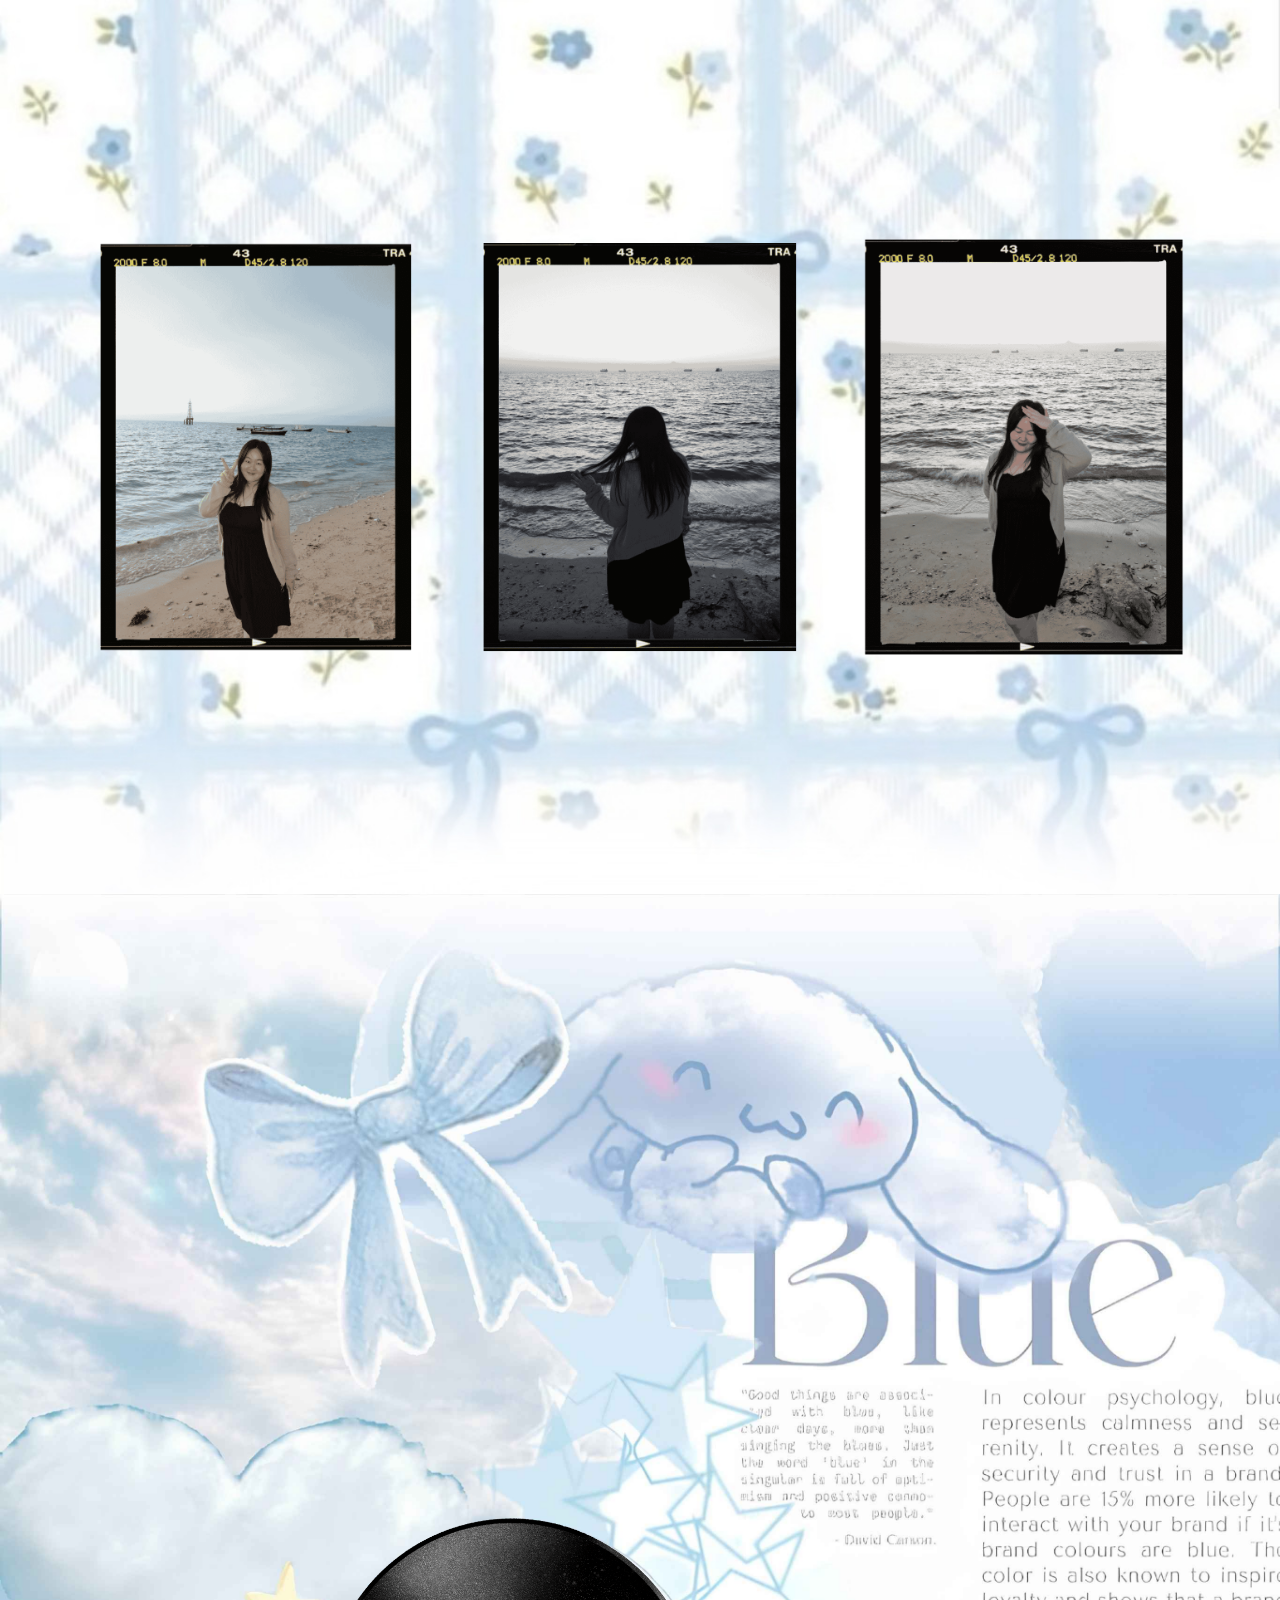
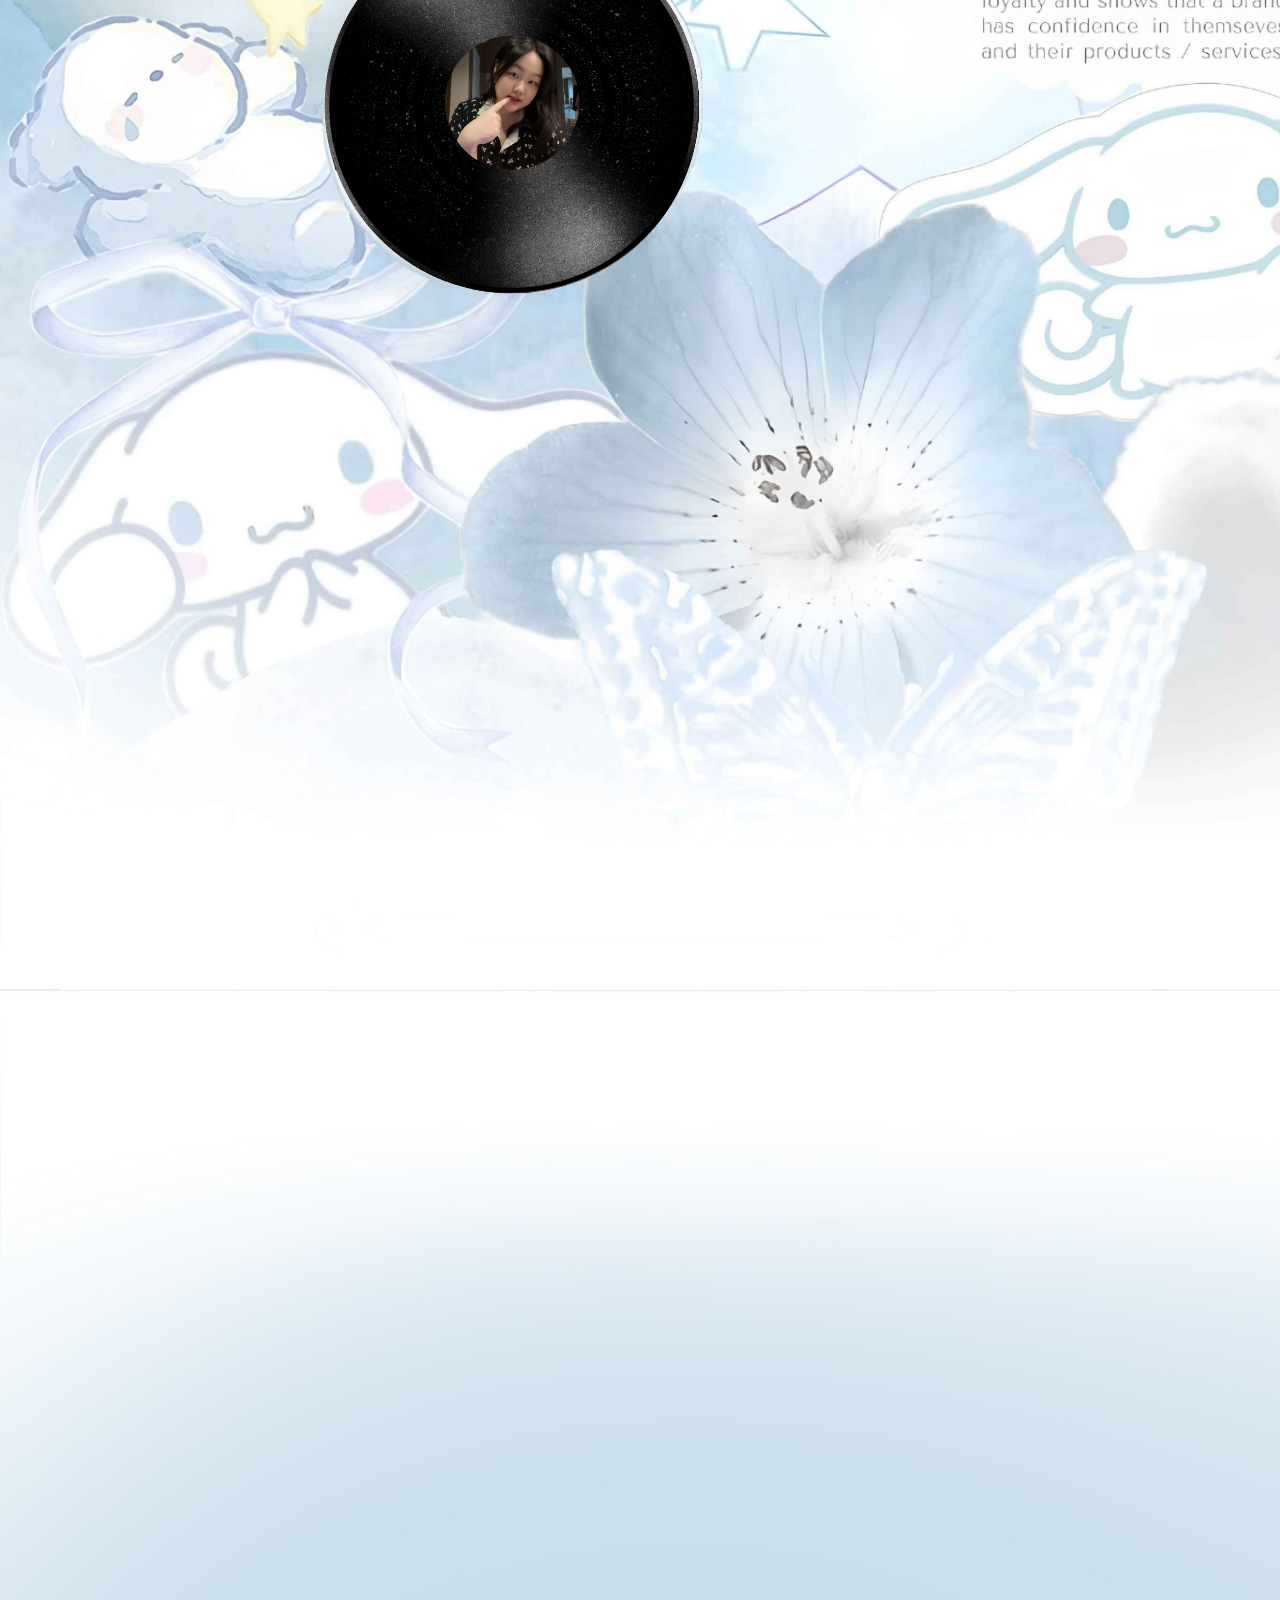
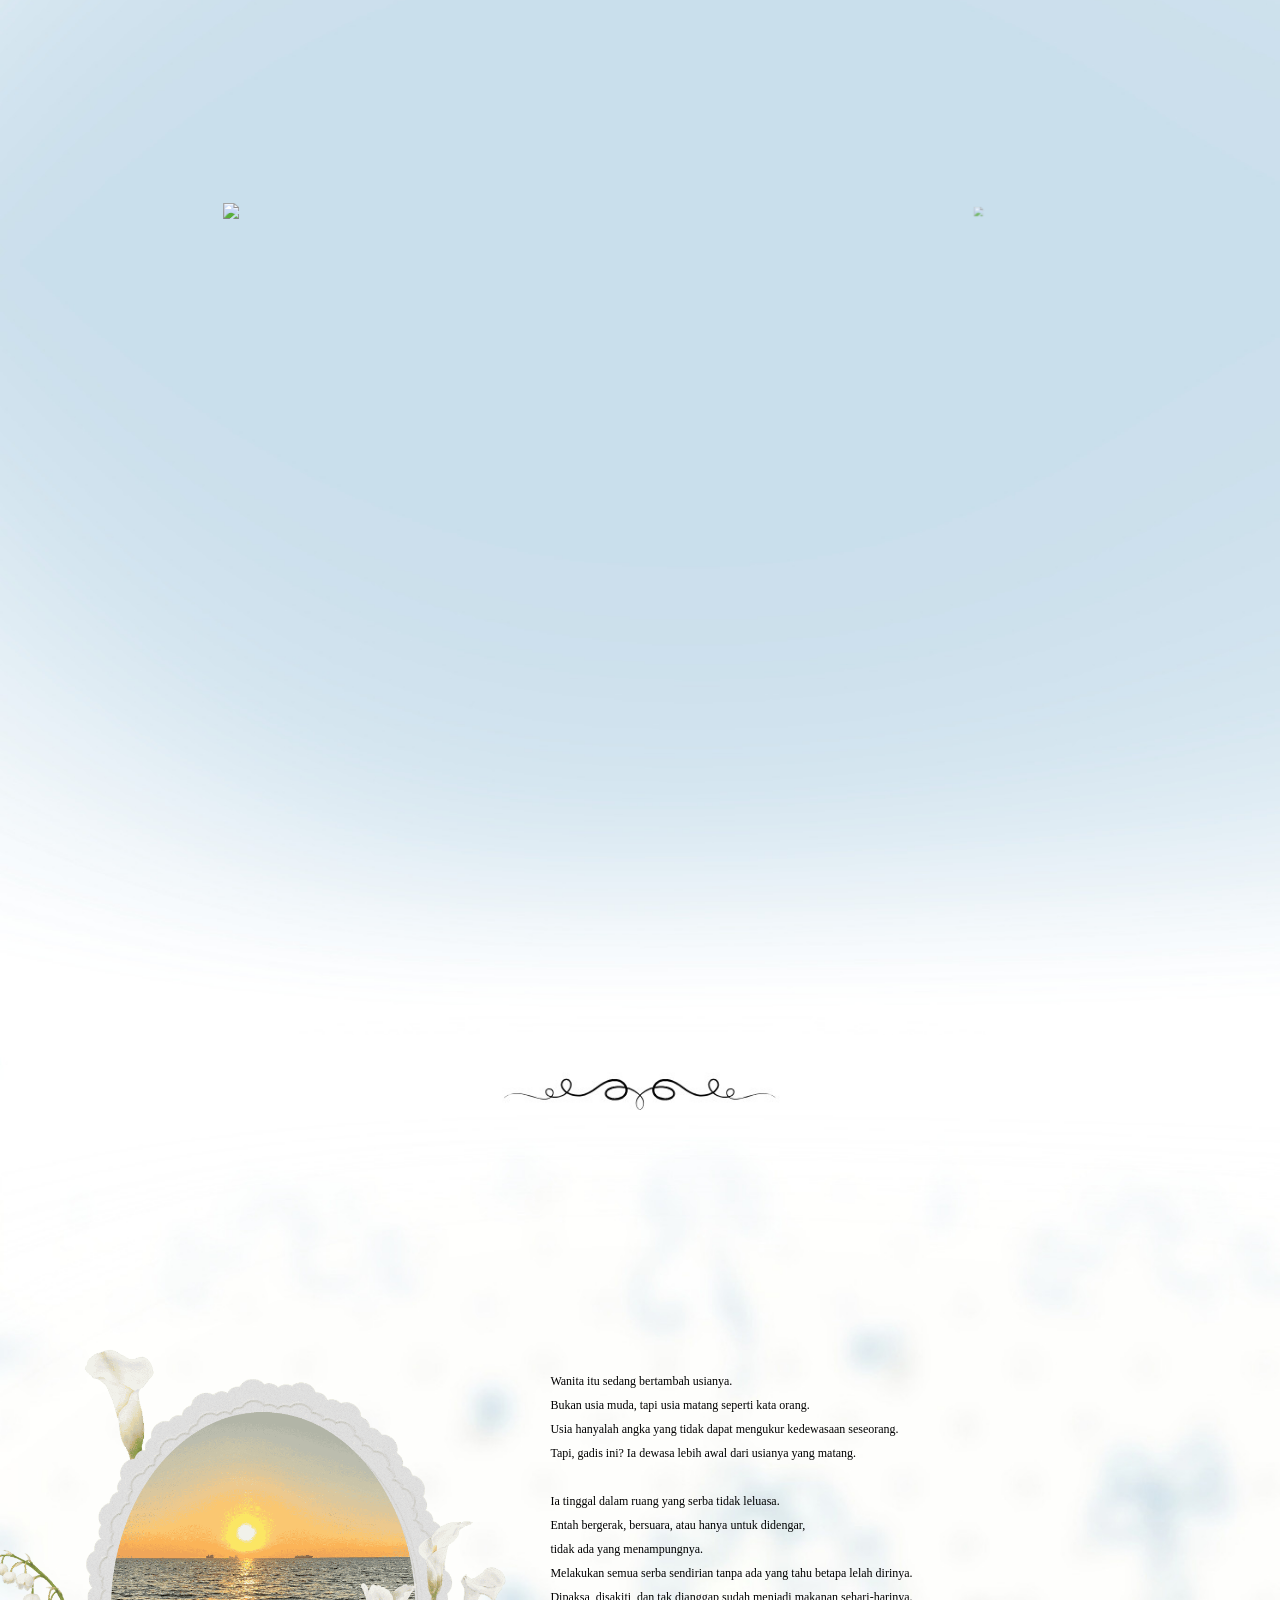
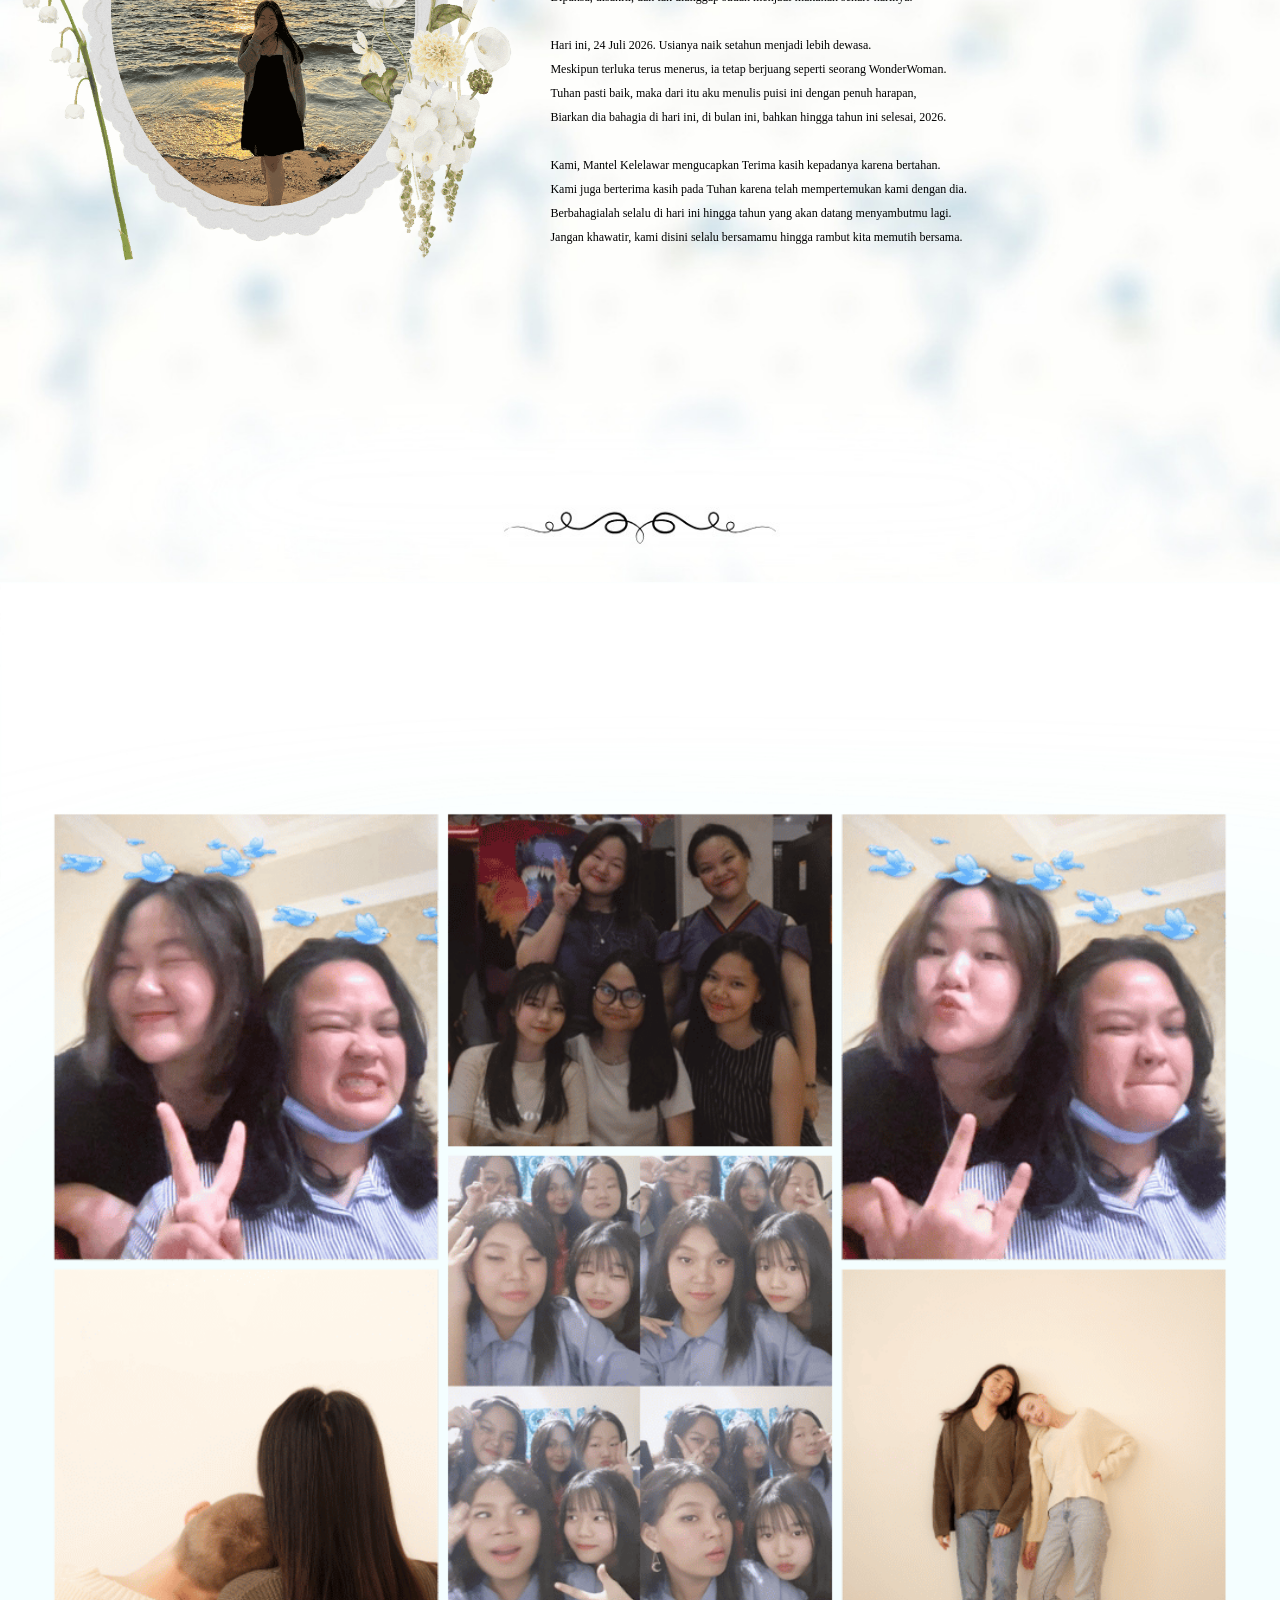
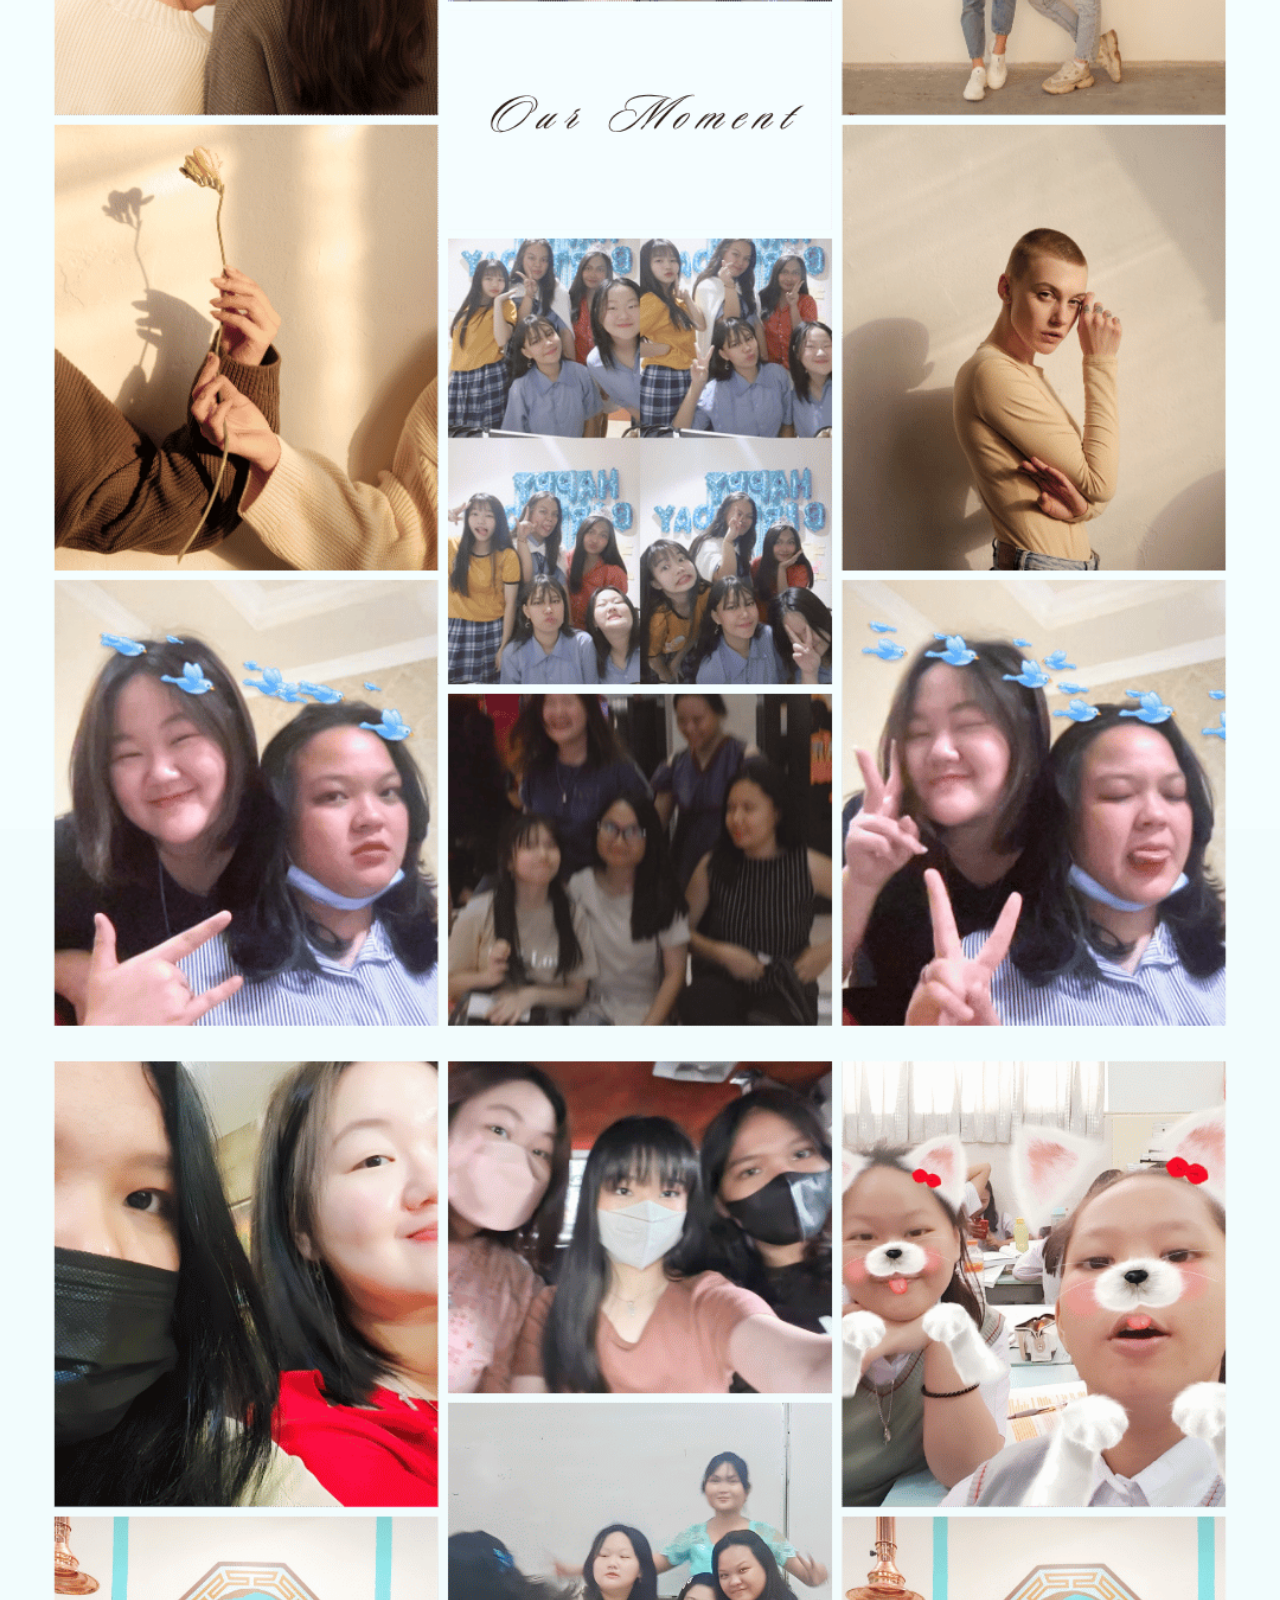
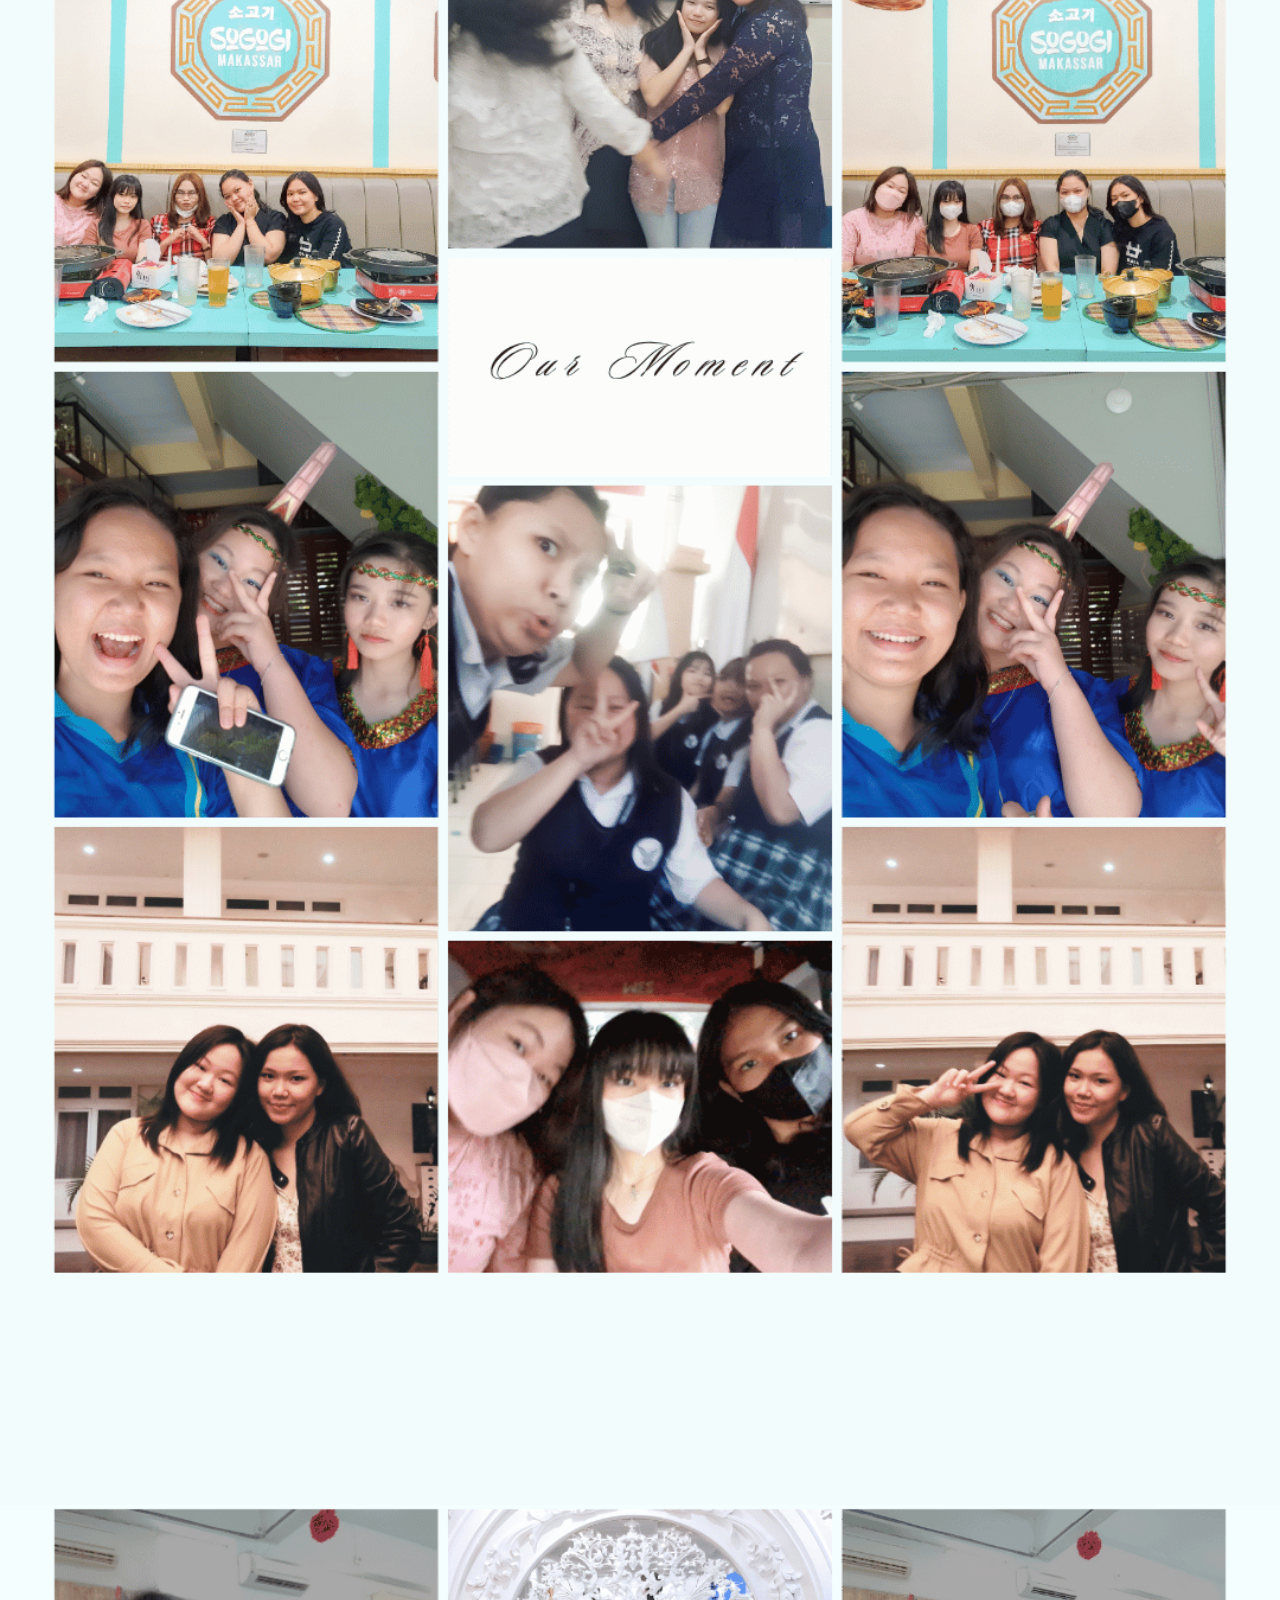
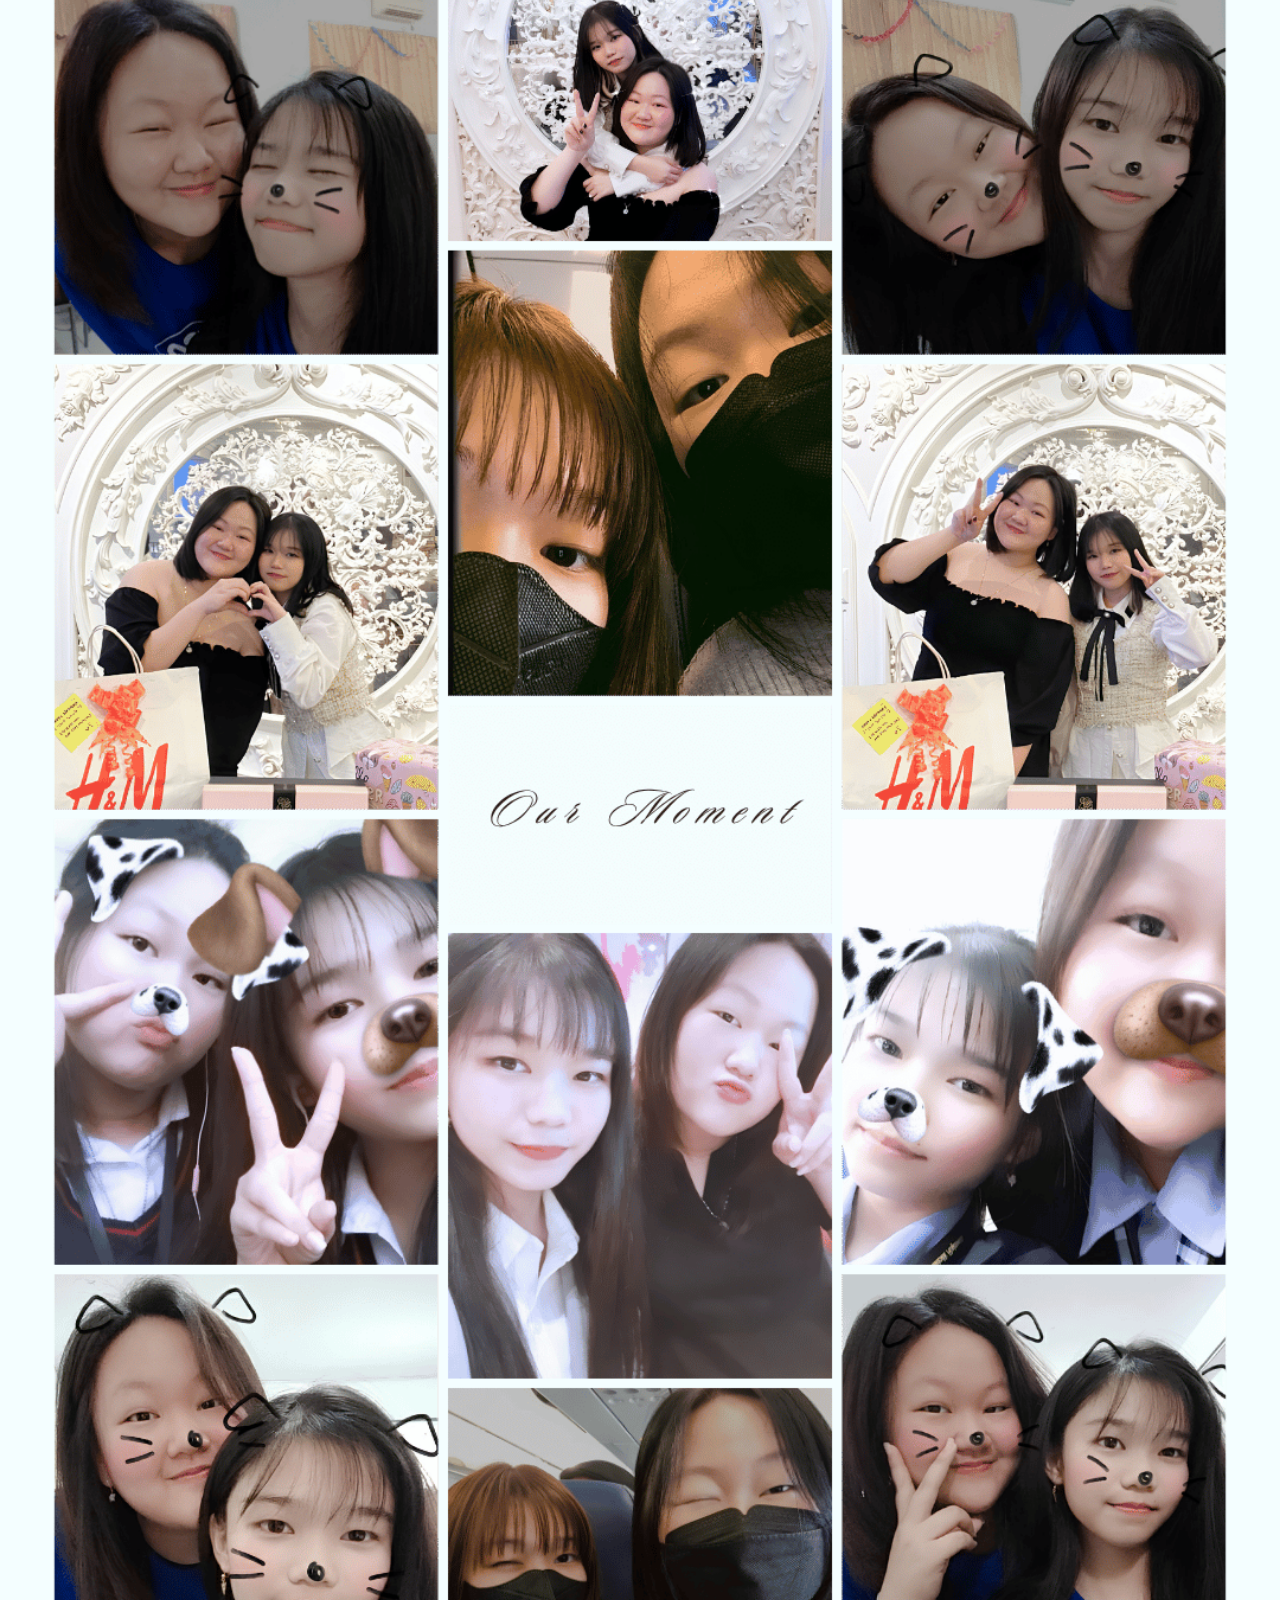
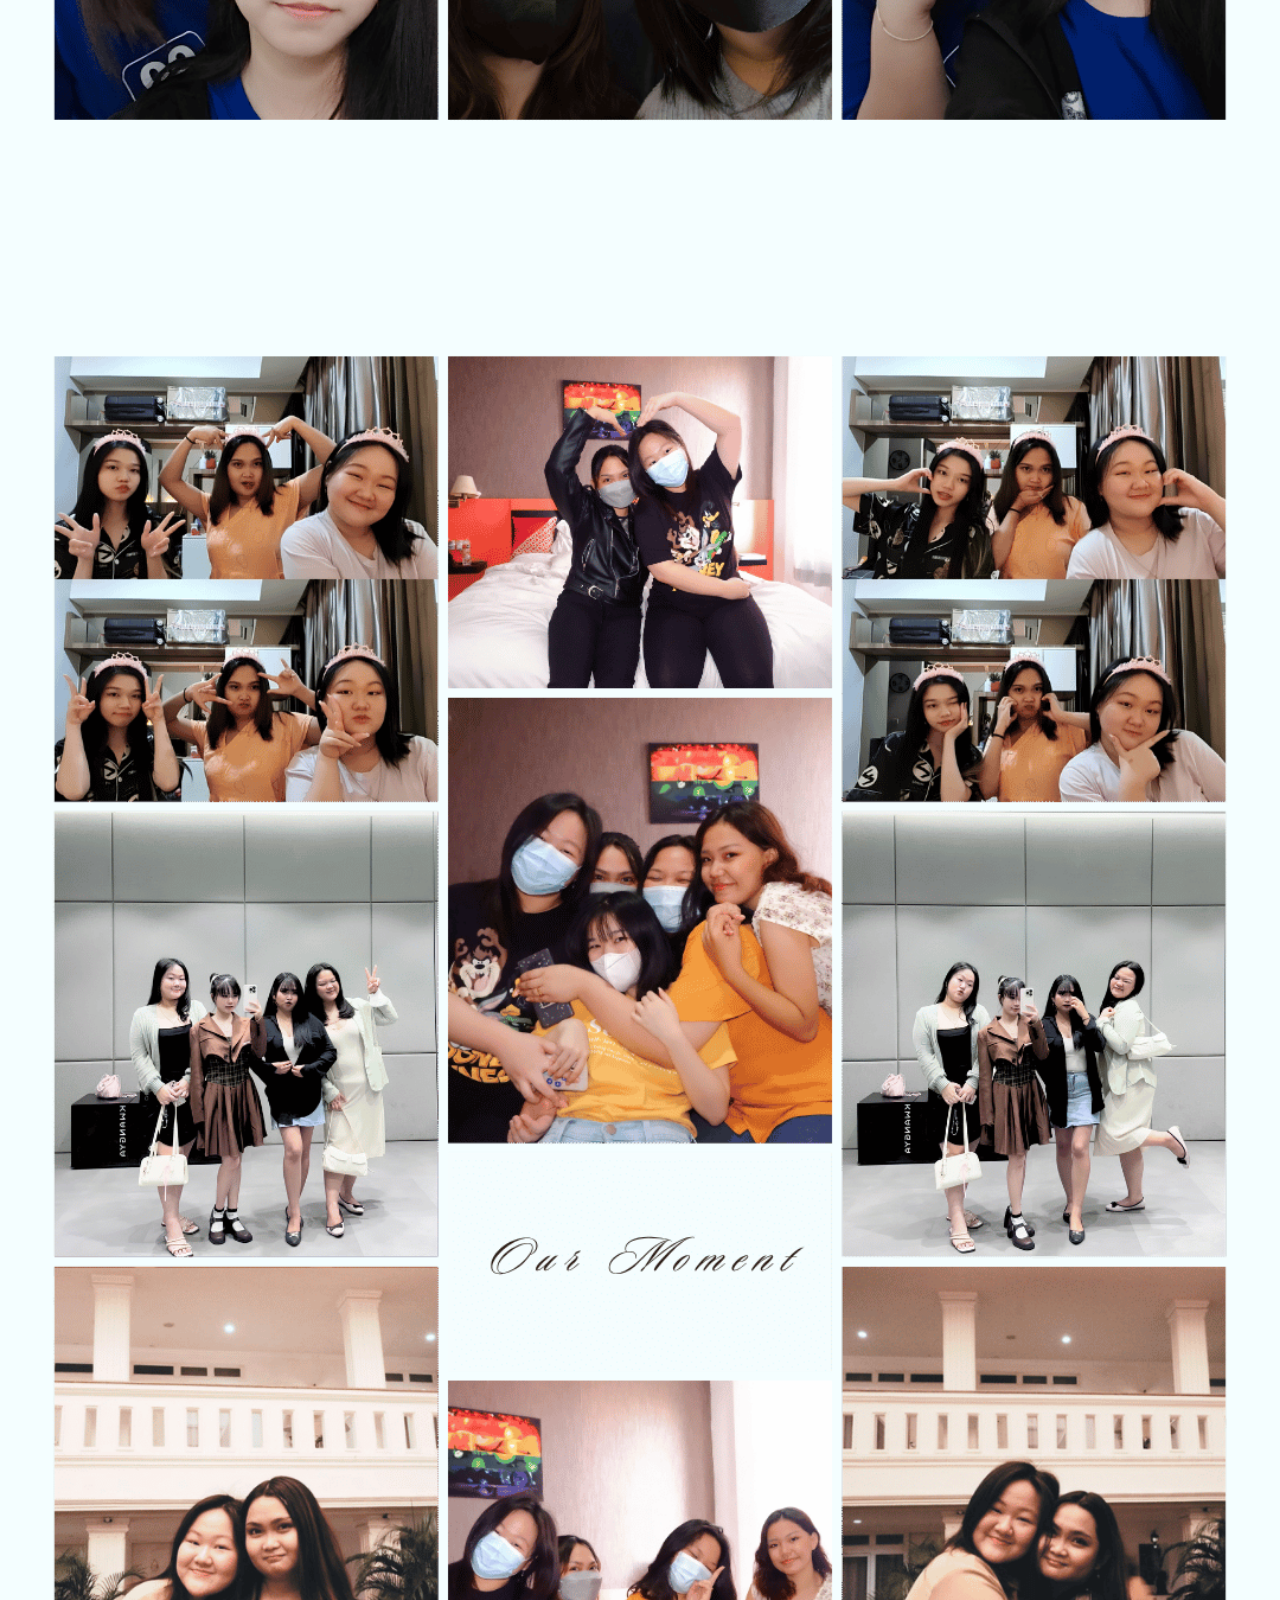
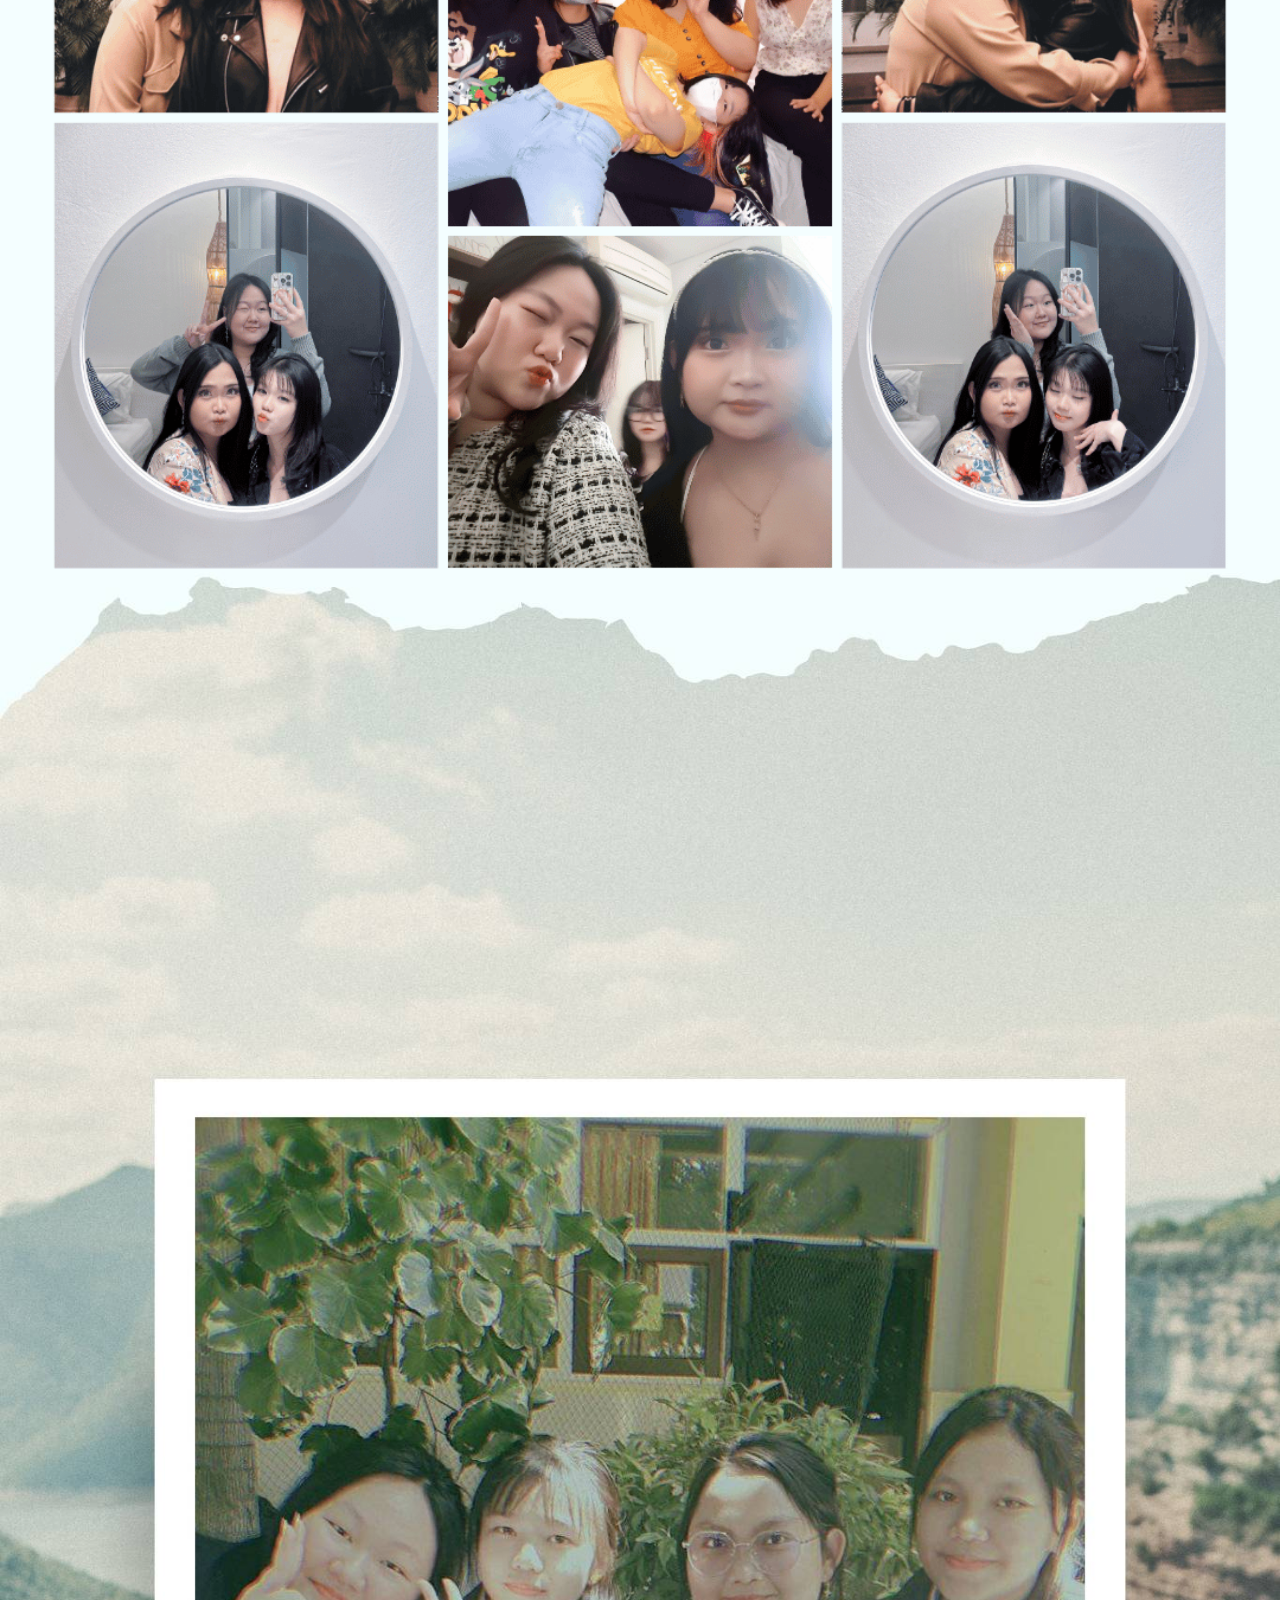
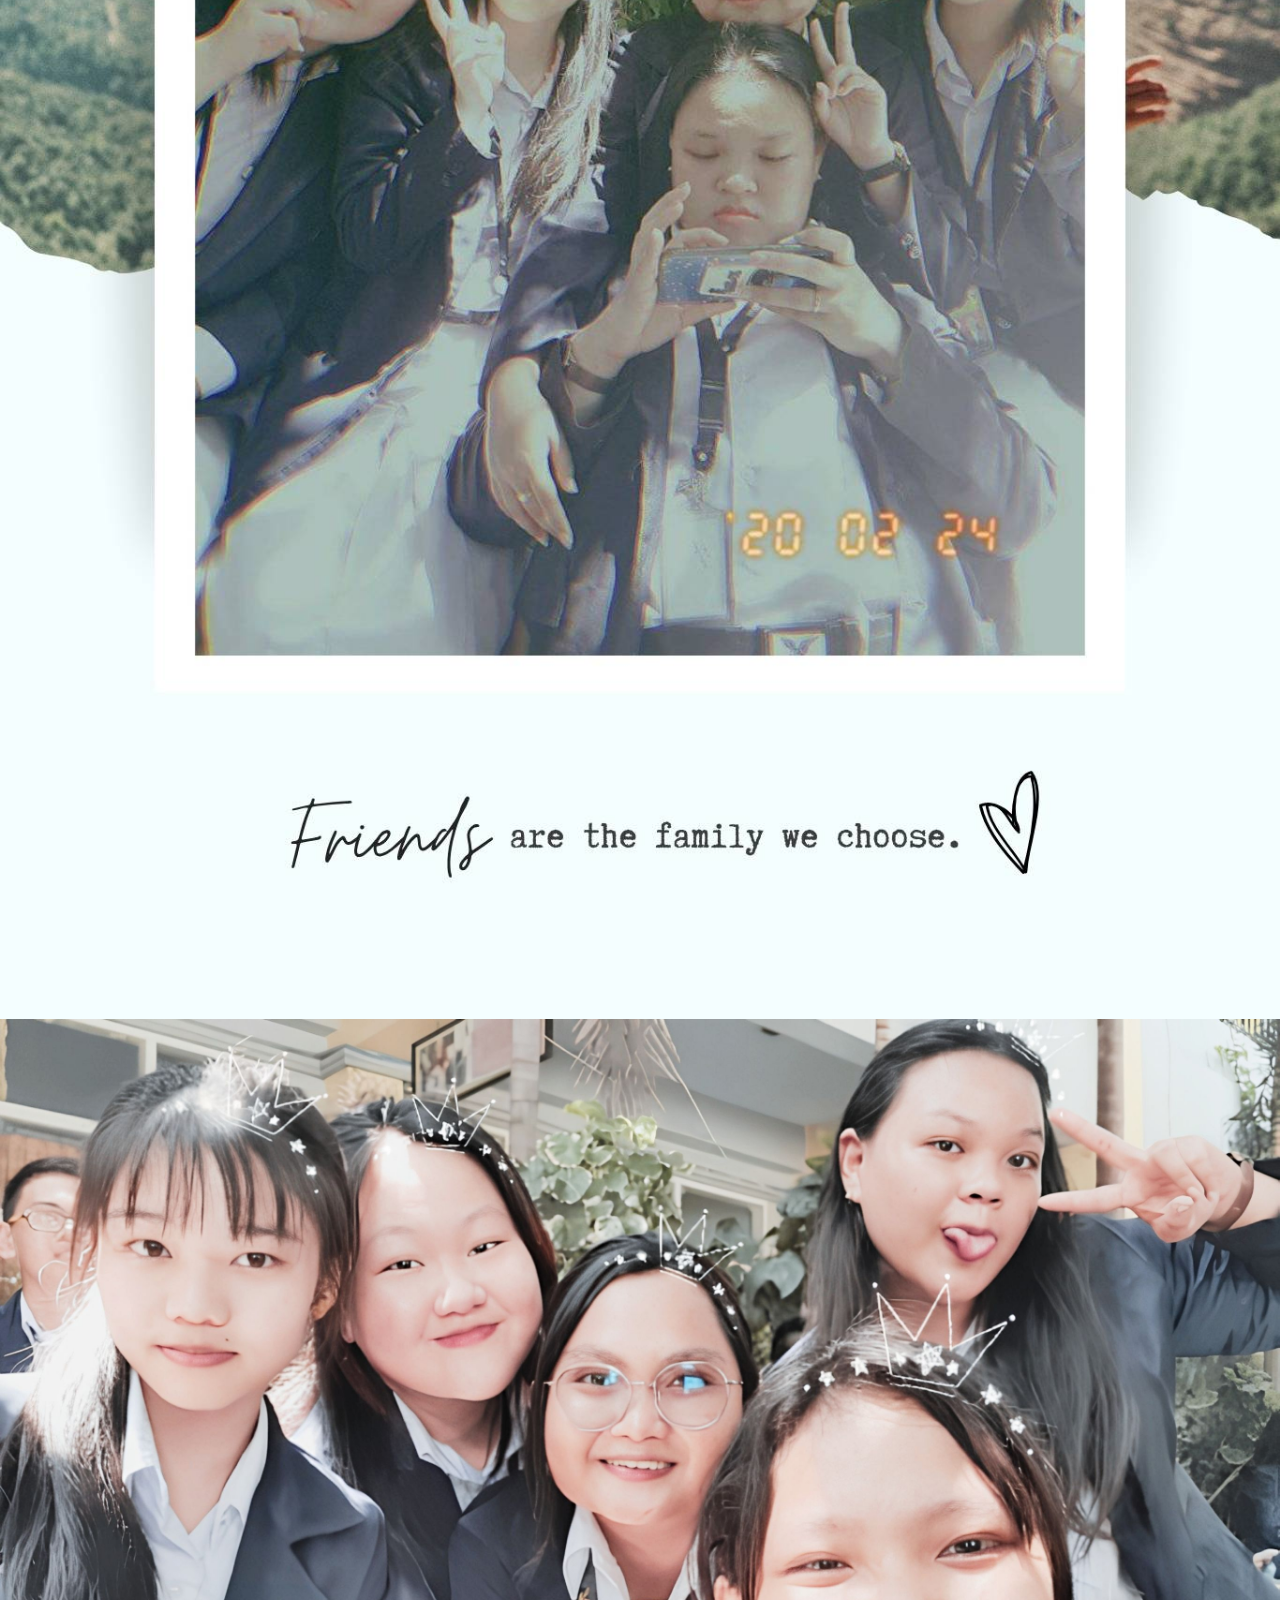
==== page2.html @ 29e1d3b0 "Add files via upload" ====
<!DOCTYPE html>
<html lang="id">

<head>

<meta charset="UTF-8">
<meta name="viewport" content="width=device-width, initial-scale=1.0">

<title>Page 2</title>

<link rel="stylesheet" href="page2.css">

<link
rel="stylesheet"
href="https://cdn.jsdelivr.net/npm/swiper@11/swiper-bundle.min.css">

</head>

<!-- ========================= -->
<!-- Background 3 -->
<!-- ========================= -->

<section class="section" id="bg3">

    <img src="Background3.JPG" class="bg">

    <div class="bg3">

        <img src="Filmphoto1.PNG" class="film film1">

        <img src="Filmphoto2.PNG" class="film film2">

        <img src="Filmphoto3.PNG" class="film film3">

    </div>

</section>

<!-- ========================= -->
<!-- Background 4 -->
<!-- ========================= -->

<section class="section">

    <img src="Background4.JPG" class="bg">

    <div class="bg4">

        <div class="vinyl-box">

            <img src="Vinyl.PNG" class="vinyl">

            <img src="Vinylphoto.PNG" class="vinyl-photo">

        </div>

    </div>

</section>

<!-- ========================= -->
<!-- Background 5 -->
<!-- ========================= -->

<section class="section">

    <img src="Background5.JPG" class="bg">

    <div class="bg5">

        <div class="swiper mySwiper">

            <div class="swiper-wrapper">

                <div class="swiper-slide">
                    <img src="Barbie1.PNG">
                </div>

                <div class="swiper-slide">
                    <img src="Barbie2.PNG">
                </div>

                <div class="swiper-slide">
                    <img src="Barbie3.PNG">
                </div>

                <div class="swiper-slide">
                    <img src="Barbie4.PNG">
                </div>

                <div class="swiper-slide">
                    <img src="Barbie5.PNG">
                </div>

                <div class="swiper-slide">
                    <img src="Barbie6.PNG">
                </div>

                <div class="swiper-slide">
                    <img src="Barbie7.PNG">
                </div>

                <div class="swiper-slide">
                    <img src="Barbie8.PNG">
                </div>

                <div class="swiper-slide">
                    <img src="Barbie9.PNG">
                </div>

                <div class="swiper-slide">
                    <img src="Barbie10.PNG">
                </div>

                <div class="swiper-slide">
                    <img src="Barbie11.PNG">
                </div>

                <div class="swiper-slide">
                    <img src="Barbie12.PNG">
                </div>

                <div class="swiper-slide">
                    <img src="Barbie13.PNG">
                </div>

                <div class="swiper-slide">
                    <img src="Barbie14.PNG">
                </div>

                <div class="swiper-slide">
                    <img src="Barbie15.PNG">
                </div>

                <div class="swiper-slide">
                    <img src="Barbie16.PNG">
                </div>

                <div class="swiper-slide">
                    <img src="Barbie17.PNG">
                </div>

                <div class="swiper-slide">
                    <img src="Barbie18.PNG">
                </div>

                <div class="swiper-slide">
                    <img src="Barbie19.PNG">
                </div>

                <div class="swiper-slide">
                    <img src="Barbie20.PNG">
                </div>

                <div class="swiper-slide">
                    <img src="Barbie21.PNG">
                </div>

                <div class="swiper-slide">
                    <img src="Barbie22.PNG">
                </div>

                <div class="swiper-slide">
                    <img src="Barbie23.PNG">
                </div>

                <div class="swiper-slide">
                    <img src="Barbie24.PNG">
                </div>

            </div>

        </div>

    </div>

</section>

<!-- ========================= -->
<!-- Background 6 -->
<!-- ========================= -->

<section class="section">

<img src="Background6.JPG" class="bg">

<div class="bg6">

<div class="flower-box">

<img src="Flowerphoto.PNG" class="flower-photo">

</div>

<div class="text-box">

Wanita itu sedang bertambah usianya.</p>
Bukan usia muda, tapi usia matang seperti kata orang.</p>
Usia hanyalah angka yang tidak dapat mengukur kedewasaan seseorang.</p>
Tapi, gadis ini? Ia dewasa lebih awal dari usianya yang matang.<br><br>

Ia tinggal dalam ruang yang serba tidak leluasa.</p>
Entah bergerak, bersuara, atau hanya untuk didengar,</p> tidak ada yang menampungnya.</p>
Melakukan semua serba sendirian tanpa ada yang tahu betapa lelah dirinya.</p>
Dipaksa, disakiti, dan tak dianggap sudah menjadi makanan sehari-harinya.<br><br>

Hari ini, 24 Juli 2026. Usianya naik setahun menjadi lebih dewasa.</p>
Meskipun terluka terus menerus, ia tetap berjuang seperti seorang WonderWoman.</p>
Tuhan pasti baik, maka dari itu aku menulis puisi ini dengan penuh harapan,</p>
Biarkan dia bahagia di hari ini, di bulan ini, bahkan hingga tahun ini selesai, 2026.<br><br>

Kami, Mantel Kelelawar mengucapkan Terima kasih kepadanya karena bertahan.</p>
Kami juga berterima kasih pada Tuhan karena telah mempertemukan kami dengan dia.</p>
Berbahagialah selalu di hari ini hingga tahun yang akan datang menyambutmu lagi.</p>
Jangan khawatir, kami disini selalu bersamamu hingga rambut kita memutih bersama.</p>

</div>

</div>

</section>

<!-- ========================= -->
<!-- Background7A -->
<!-- ========================= -->

<section class="section bg7-section">

    <img src="Background7a.JPG" class="bg">

    <img src="Kolasephoto1.PNG" class="Kolase1">

</section>

<!-- ========================= -->
<!-- Background7B -->
<!-- ========================= -->

<section class="section bg7-section">

    <img src="Background7b.JPG" class="bg">

    <img src="Kolasephoto2.PNG" class="Kolase2">

</section>

<!-- ========================= -->
<!-- Background7C -->
<!-- ========================= -->

<section class="section bg7-section">

    <img src="Background7c.JPG" class="bg">

    <img src="Kolasephoto3.PNG" class="Kolase3">

</section>

<!-- ========================= -->
<!-- Background7D -->
<!-- ========================= -->

<section class="section bg7-section">

    <img src="Background7d.JPG" class="bg">

    <img src="Kolasephoto4.PNG" class="Kolase4">

</section>

<!-- ========================= -->
<!-- Background 8 -->
<!-- ========================= -->

<section class="section">
    
    <img src="Background8.JPG" class="bg">

    <div class="bg8">

    </div>

</section>

<!-- ========================= -->
<!-- Background9 -->
<!-- ========================= -->

<section class="section bg9-section">

    <img src="Background9.JPG" class="bg">

    <img src="Mankelphoto1.JPG" class="top">

    <img src="Mankelphoto2.JPG" class="bottom">

    <img src="Tornpaper.PNG" class="element">

</section>

<!-- ========================= -->
<!-- Ending Page2 -->
<!-- ========================= -->

<section class="ending-page2">

    <div class="ending-content">

        <p class="ending-line line1">
            You've reached the end.
        </p>

        <p class="ending-line line2">
            Or maybe...
        </p>

        <p class="ending-line line3">
            there's still one last surprise waiting for you.
        </p>

        <div class="swipe-guide">

            <div class="arrow">
                ↑
            </div>

            <p>
                Swipe up
            </p>

        </div>

    </div>

</section>


<script src="https://cdn.jsdelivr.net/npm/swiper@11/swiper-bundle.min.js"></script>

<script src="page2.js"></script>

</body>

</html>
---- page2.css ----
body{

opacity:0;

animation:fadeIn 1s forwards;

}

@keyframes fadeIn{

to{

opacity:1;

}

}


*{

margin:0;
padding:0;
box-sizing:border-box;

}

html{

scroll-behavior:smooth;

}

body{

overflow-x:hidden;
background:white;

}

.section{

position:relative;

width:100%;

}

.bg{

display:block;

width:100%;

height:auto;

}


/* ========================= */
/* Layer */
/* ========================= */

.bg3,
.bg4{

position:absolute;

left:0;
top:0;

width:100%;
height:100%;

}


/* ========================= */
/* Background 3 */
/* ========================= */

.bg3{

display:flex;

justify-content:center;

align-items:center;

}

.film{

width:35%;

opacity:0;

transform:translateY(60px) scale(.95);

transition:
opacity .15s ease,
transform .20s ease;

}

.film.show{

opacity:1;

transform:translateY(0);

}

.film1{

margin-right:-5%;

}

.film2{

margin-right:-5%;

}


/* HP */

@media(max-width:768px){

.bg3{

flex-direction:column;

}

.film{

width:48%;

margin:18px 0;

}

.film1.show{

transition-delay:.15s;

}

.film2.show{

transition-delay:.45s;

}

.film3.show{

transition-delay:.75s;

}

}

/* ========================= */
/* Background 4 */
/* ========================= */

.bg4{

position:absolute;

left:0;
top:0;

width:100%;
height:100%;

}

.vinyl-box{

position:absolute;

width:43%;

/* Posisi */
left:40%;
top:48%;

transform:translate(-50%,-50%);

}

.vinyl{

width:100%;

animation:spin 12s linear infinite;

}

.vinyl-photo{

position:absolute;

left:50%;
top:49%;

transform:translate(-50%,-50%);

width:90%;

}


/* HP */

@media(max-width:768px){

.vinyl-box{

width:55%;

}

}


/* ========================= */

@keyframes spin{

from{

transform:rotate(0deg);

}

to{

transform:rotate(360deg);

}

}

/* ========================= */
/* Background 5 */
/* ========================= */

.bg5{

position:absolute;

left:0;
top:0;

width:100%;
height:100%;

display:flex;

justify-content:center;

align-items:center;

}

.mySwiper{

width:100%;

padding:80px 0;

overflow:visible;

}

.swiper-slide{

display:flex;

justify-content:center;

align-items:center;

transition:.4s;

}

.swiper-slide{

display:flex;

justify-content:center;

transition:.45s;

}

.swiper-slide img{

height:500px;

width:auto;

transition:.45s;

filter:blur(2px);

opacity:.45;

transform:scale(.82);

}

.swiper-slide-active img{

filter:none;

opacity:1;

transform:scale(1);

}

.swiper-slide-prev img,
.swiper-slide-next img{

filter:blur(.8px);

opacity:.75;

transform:scale(.9);

}

/* HP */

@media(max-width:768px){

.swiper-slide img{

height:750px;

}

}

/* ========================= */
/* Background 6 */
/* ========================= */

.bg6{

position:absolute;

left:0;

top:0;

width:100%;

height:100%;

}

.flower-box{

position:absolute;

left:20%;

top:50%;

transform:translate(-50%,-50%);

width:46%;

}

.flower-photo{

width:100%;

display:block;

}

.text-box{

position:absolute;

left:43%;

top:50%;

transform:translateY(-50%);

width:%;

}

.text-box{

font-size:12px;

line-height:2;

}


/* ========================= */
/* Background7 */
/* ========================= */

.bg7-section{

position:relative;

}

.Kolase1{

    position: absolute;
    top: 0;
    left: 0;

    width: 100%;
    height: auto;

    display: block;

    z-index: 2;

    animation: fadeUp 1s ease;

}

.Kolase2{

    position: absolute;
    top: 0;
    left: 0;

    width: 100%;
    height: auto;

    display: block;

    z-index: 2;

    animation: fadeUp 1s ease;

}

.Kolase3{

    position: absolute;
    top: 0;
    left: 0;

    width: 100%;
    height: auto;

    display: block;

    z-index: 2;

    animation: fadeUp 1s ease;

}

.Kolase4{

    position: absolute;
    top: 0;
    left: 0;

    width: 100%;
    height: auto;

    display: block;

    z-index: 2;

    animation: fadeUp 1s ease;

}


.bg7-photo.show{

opacity:1;

transform:translate(-50%,-50%) scale(1);

}

/* ========================= */
/* Background 8 */
/* ========================= */

.bg8{

position:absolute;

left:0;

top:0;

width:100%;

height:100%

}

/* ========================= */
/* Background9 */
/* ========================= */

.bg9-section{

position:relative;

}

.top{

position:absolute;

top:0;

left:50%;

transform:translateX(-50%);

width:100%;

z-index:2;

}

.bottom{

position:absolute;

bottom:0;

left:50%;

transform:translateX(-50%);

width:100%;

z-index:2;

}

.element{

position:absolute;

left:50%;

top:50%;

transform:translate(-50%,-50%);

width:100%;

z-index:3;

}

/* ========================= */
/* Ending Page2 */
/* ========================= */

.ending-page2{

position:relative;

width:100%;

height:100vh;

display:flex;

justify-content:center;

align-items:center;

background:#000;

overflow:hidden;

}

.ending-content{

text-align:center;

color:white;

padding:30px;

}

.ending-line{

opacity:0;

transform:translateY(30px);

transition:1s;

}

.ending-line.show{

opacity:1;

transform:translateY(0);

}

.line1{

font-size:38px;

margin-bottom:25px;

}

.line2{

font-size:28px;

margin-bottom:15px;

}

.line3{

font-size:22px;

line-height:1.7;

margin-bottom:80px;

}

.swipe-guide{

opacity:0;

transition:1s;

}

.swipe-guide.show{

opacity:1;

}

.arrow{

font-size:40px;

animation:arrowFloat 1.5s infinite;

}

.swipe-guide p{

margin-top:8px;

font-size:18px;

letter-spacing:3px;

}

@keyframes arrowFloat{

0%{

transform:translateY(0);

}

50%{

transform:translateY(-12px);

}

100%{

transform:translateY(0);

}

}

body{

    transition:.8s;

}

body.fade-out{

    opacity:0;

}
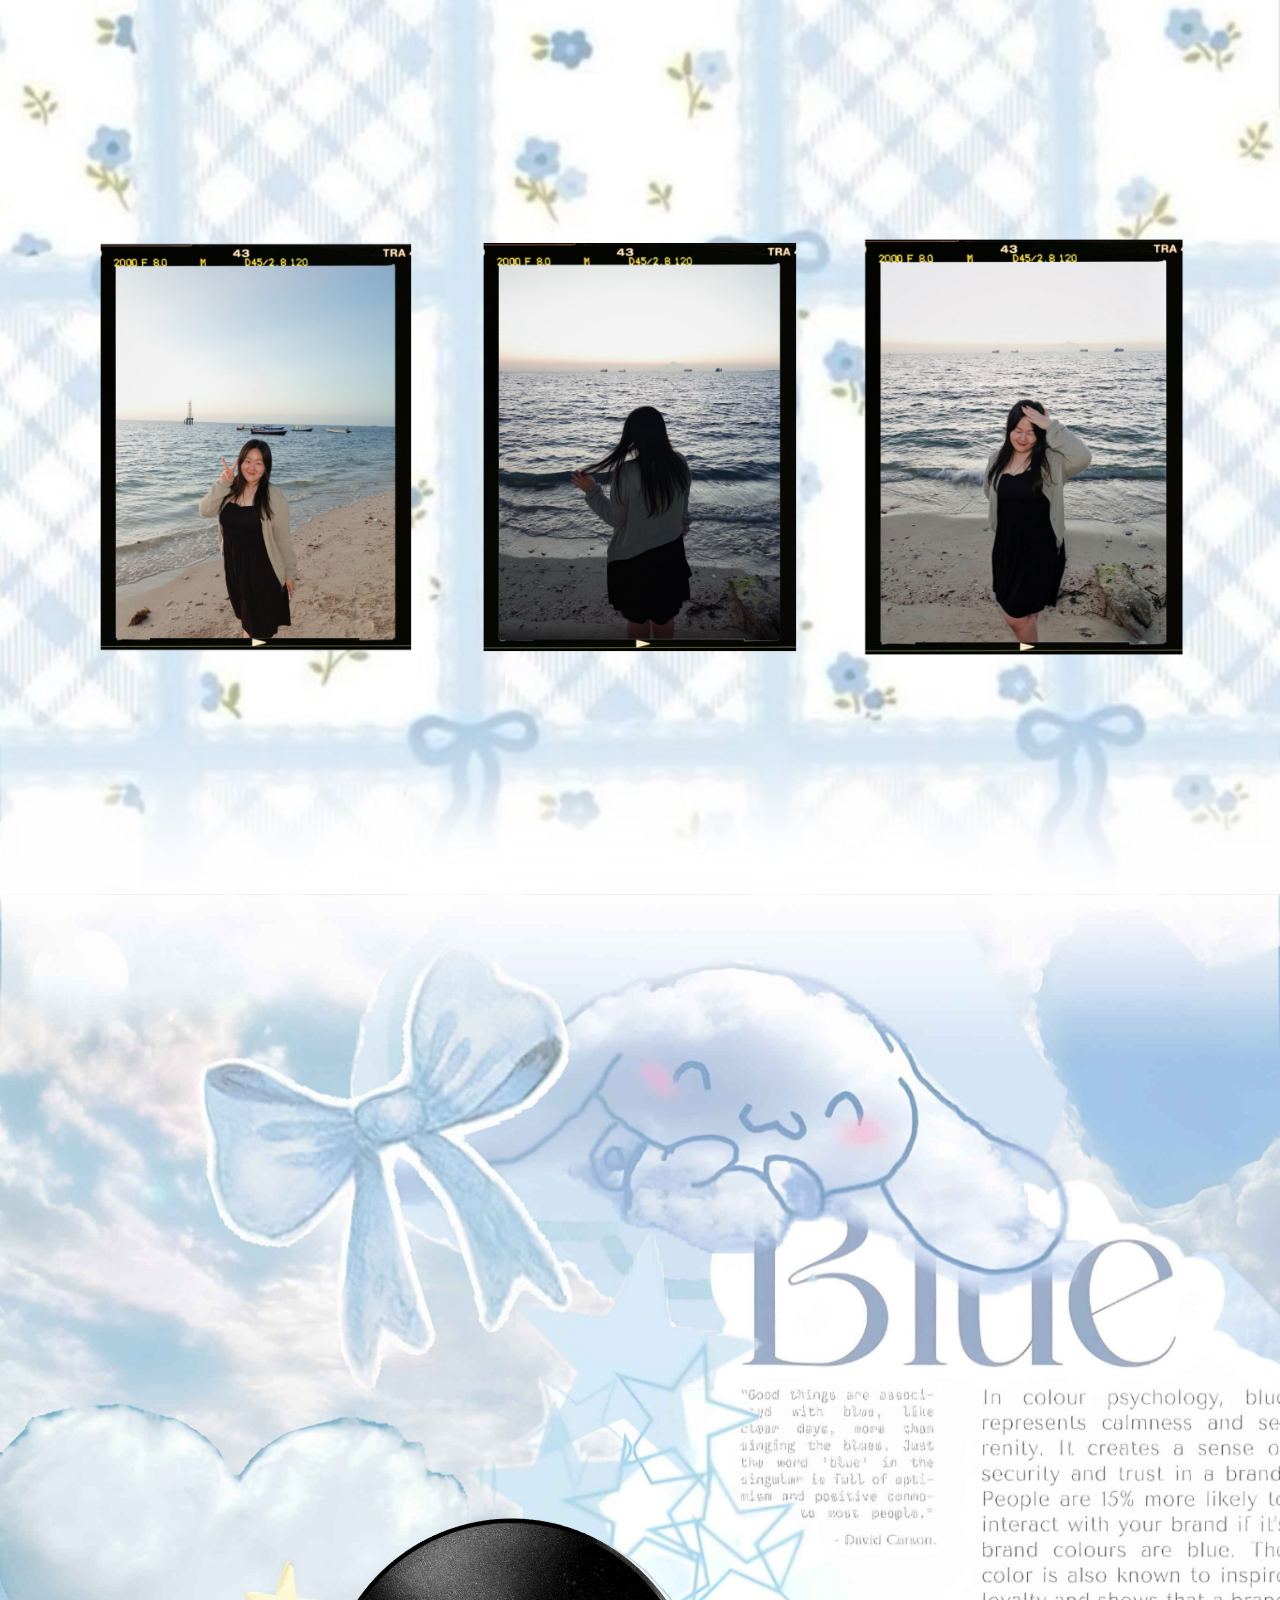
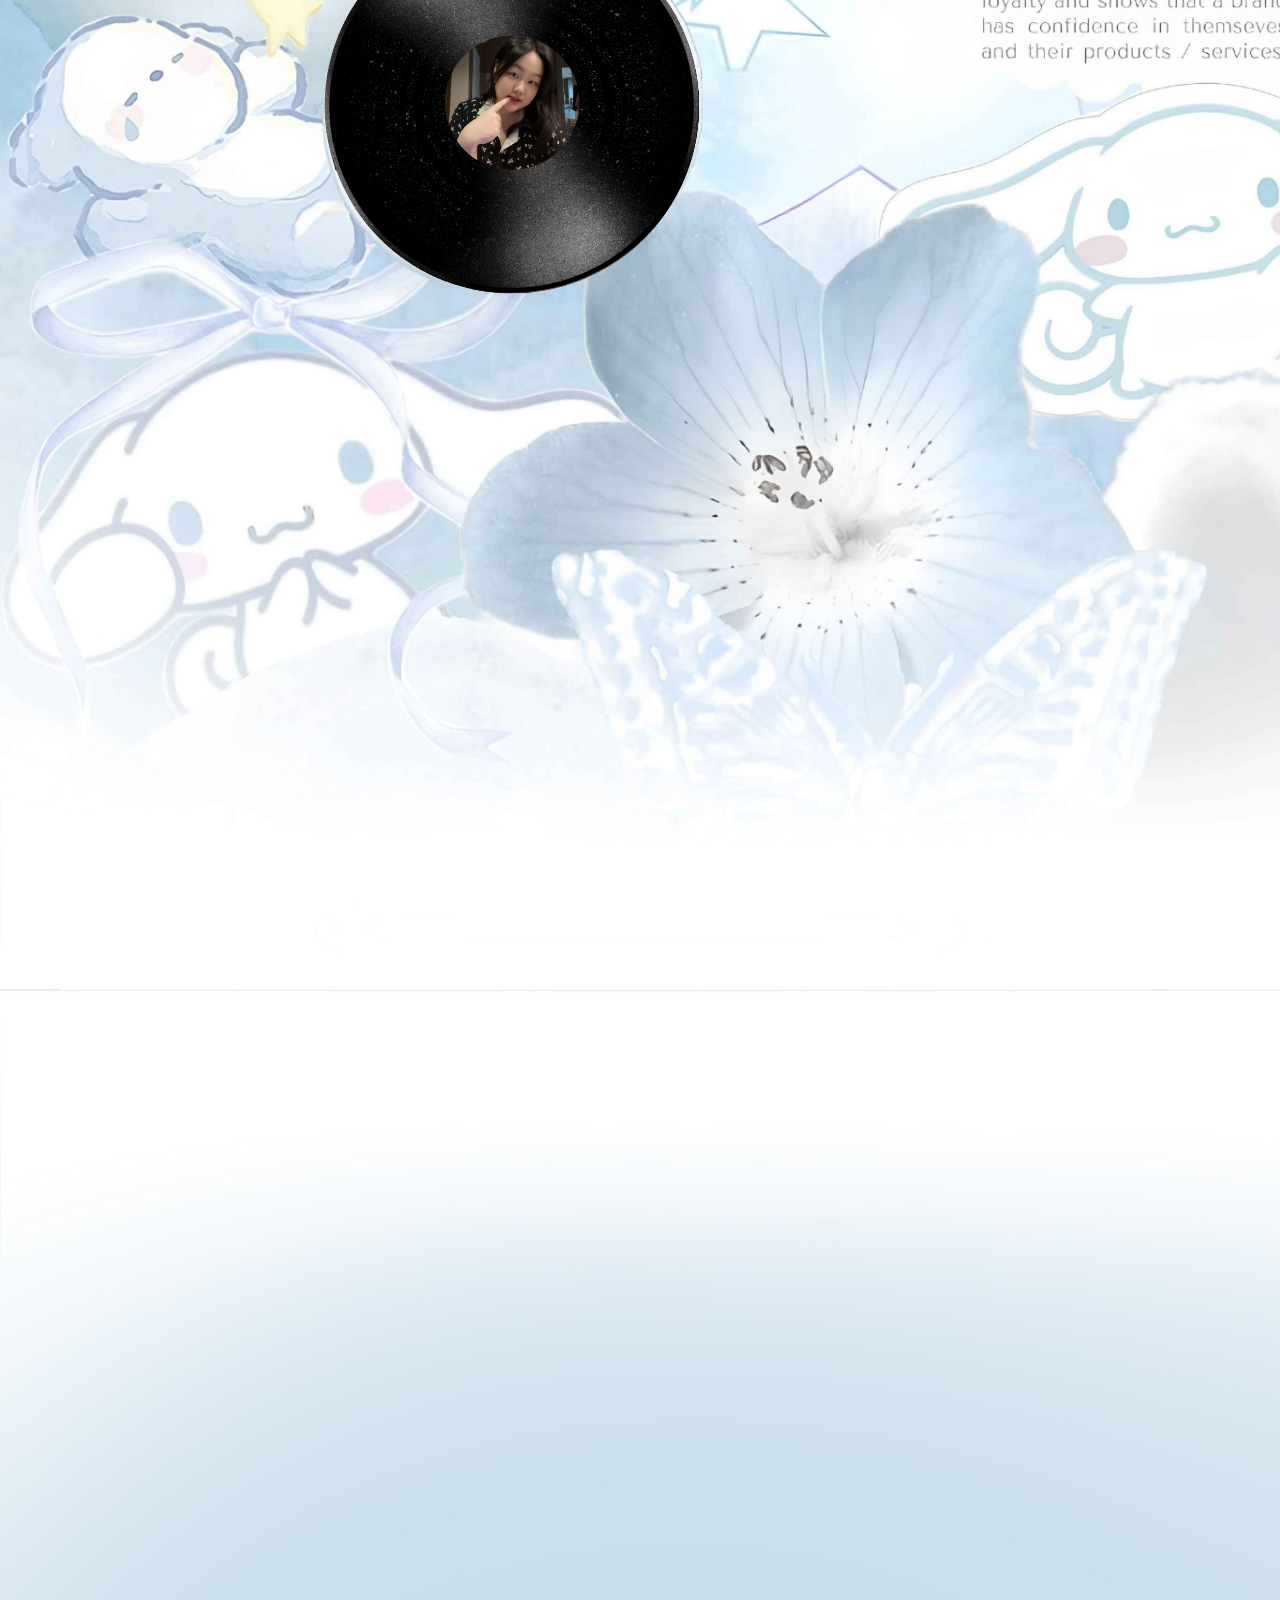
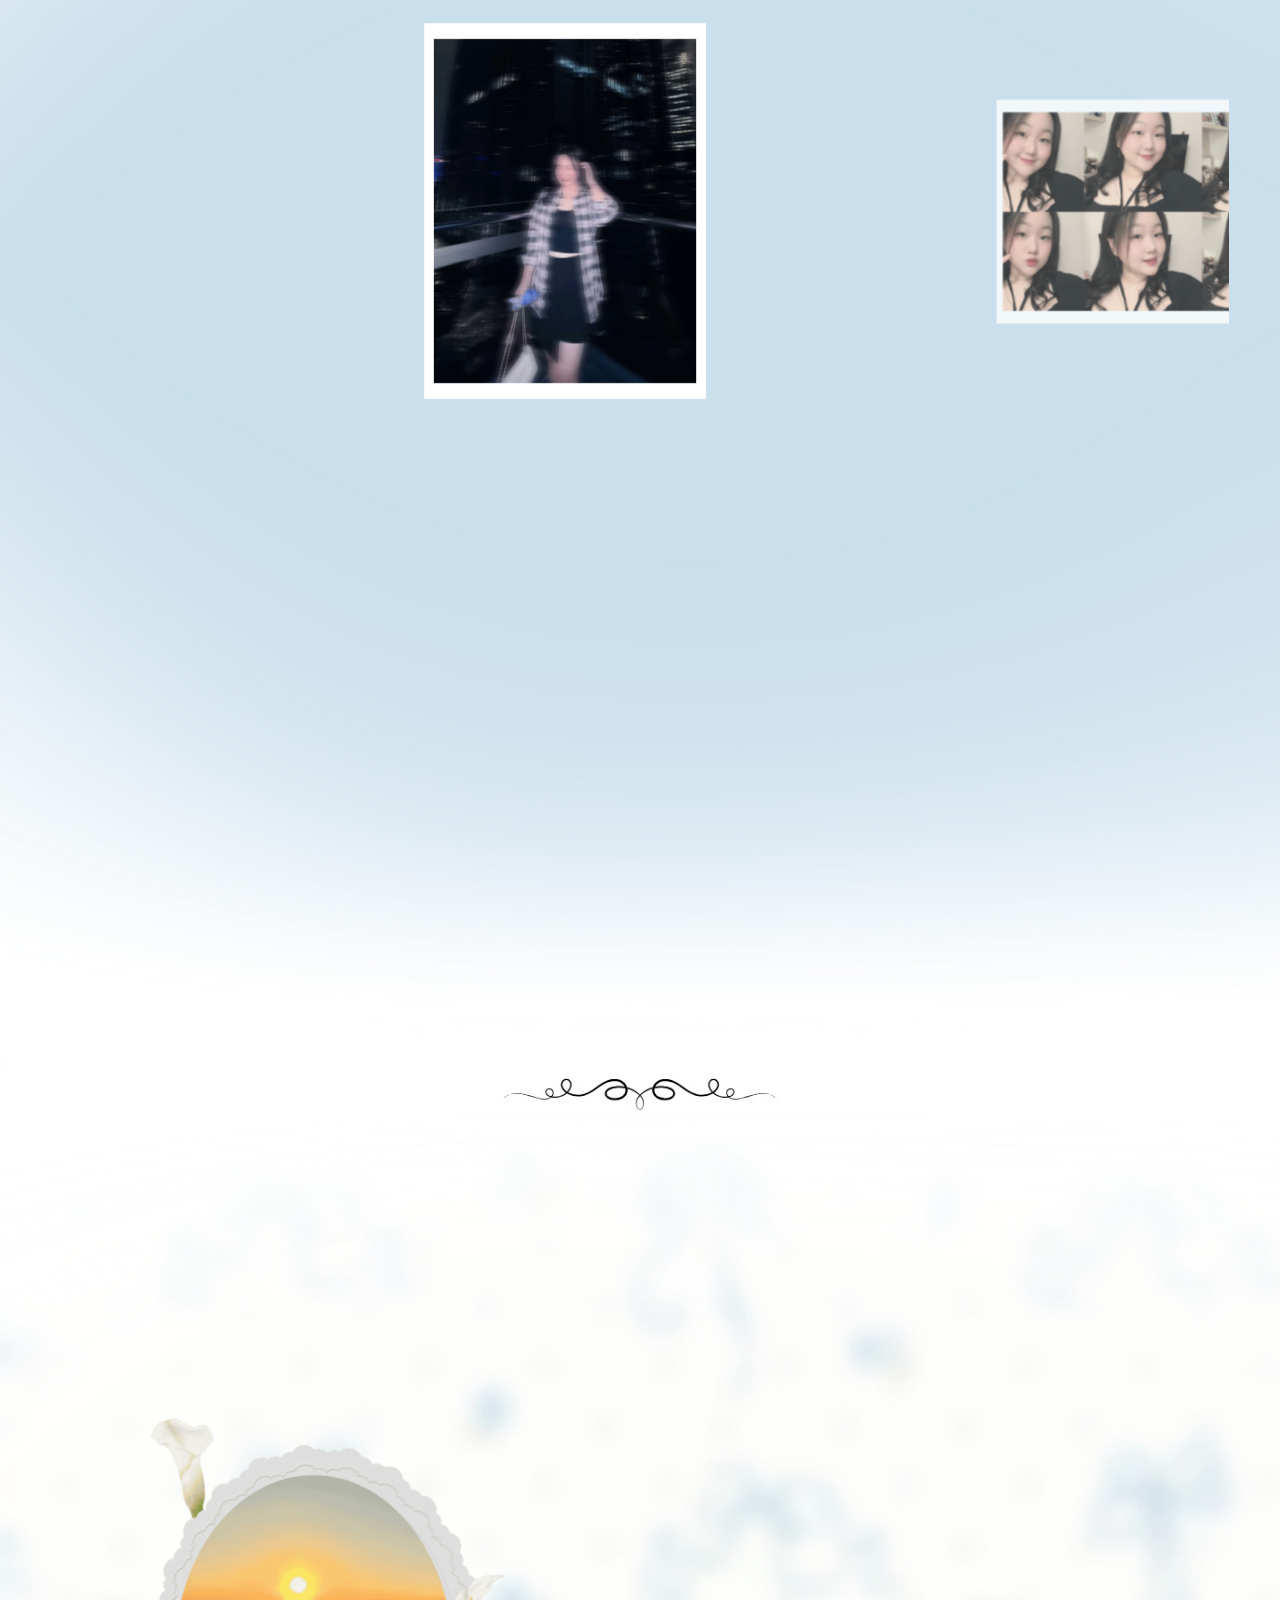
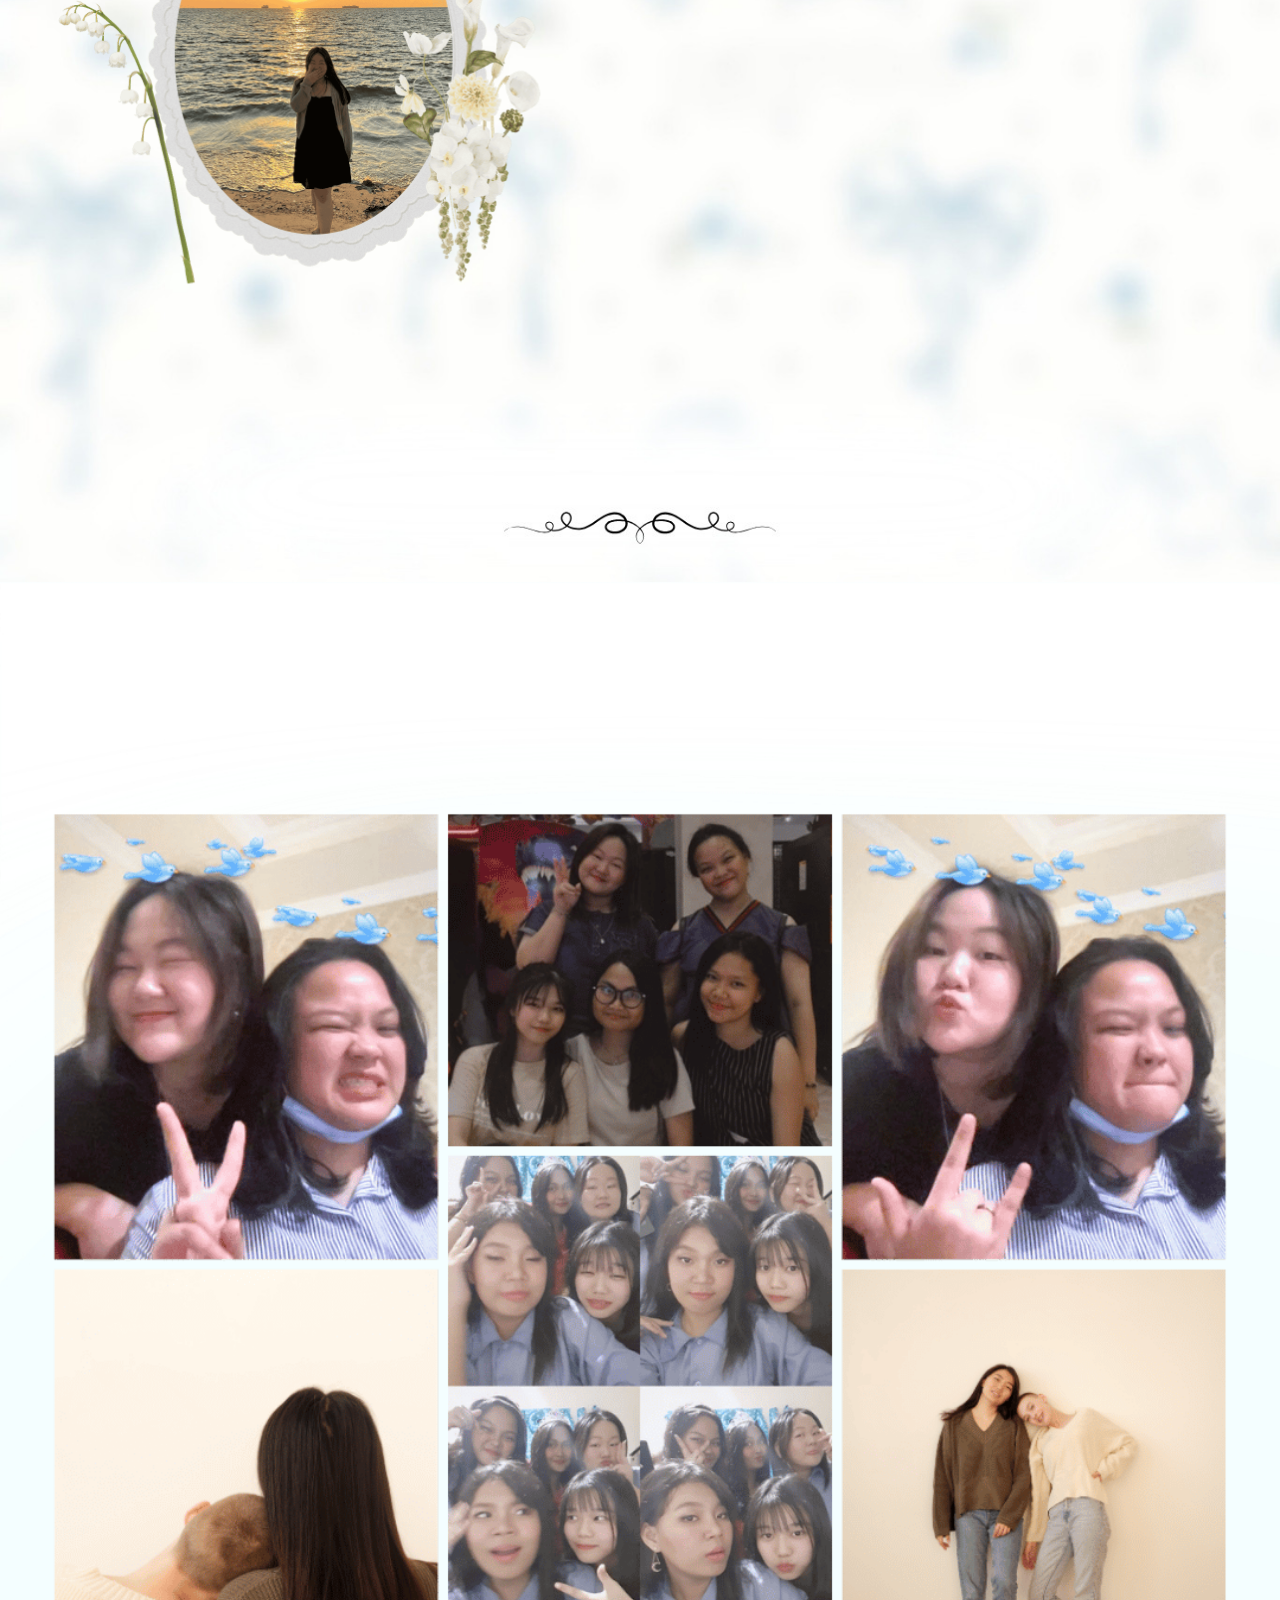
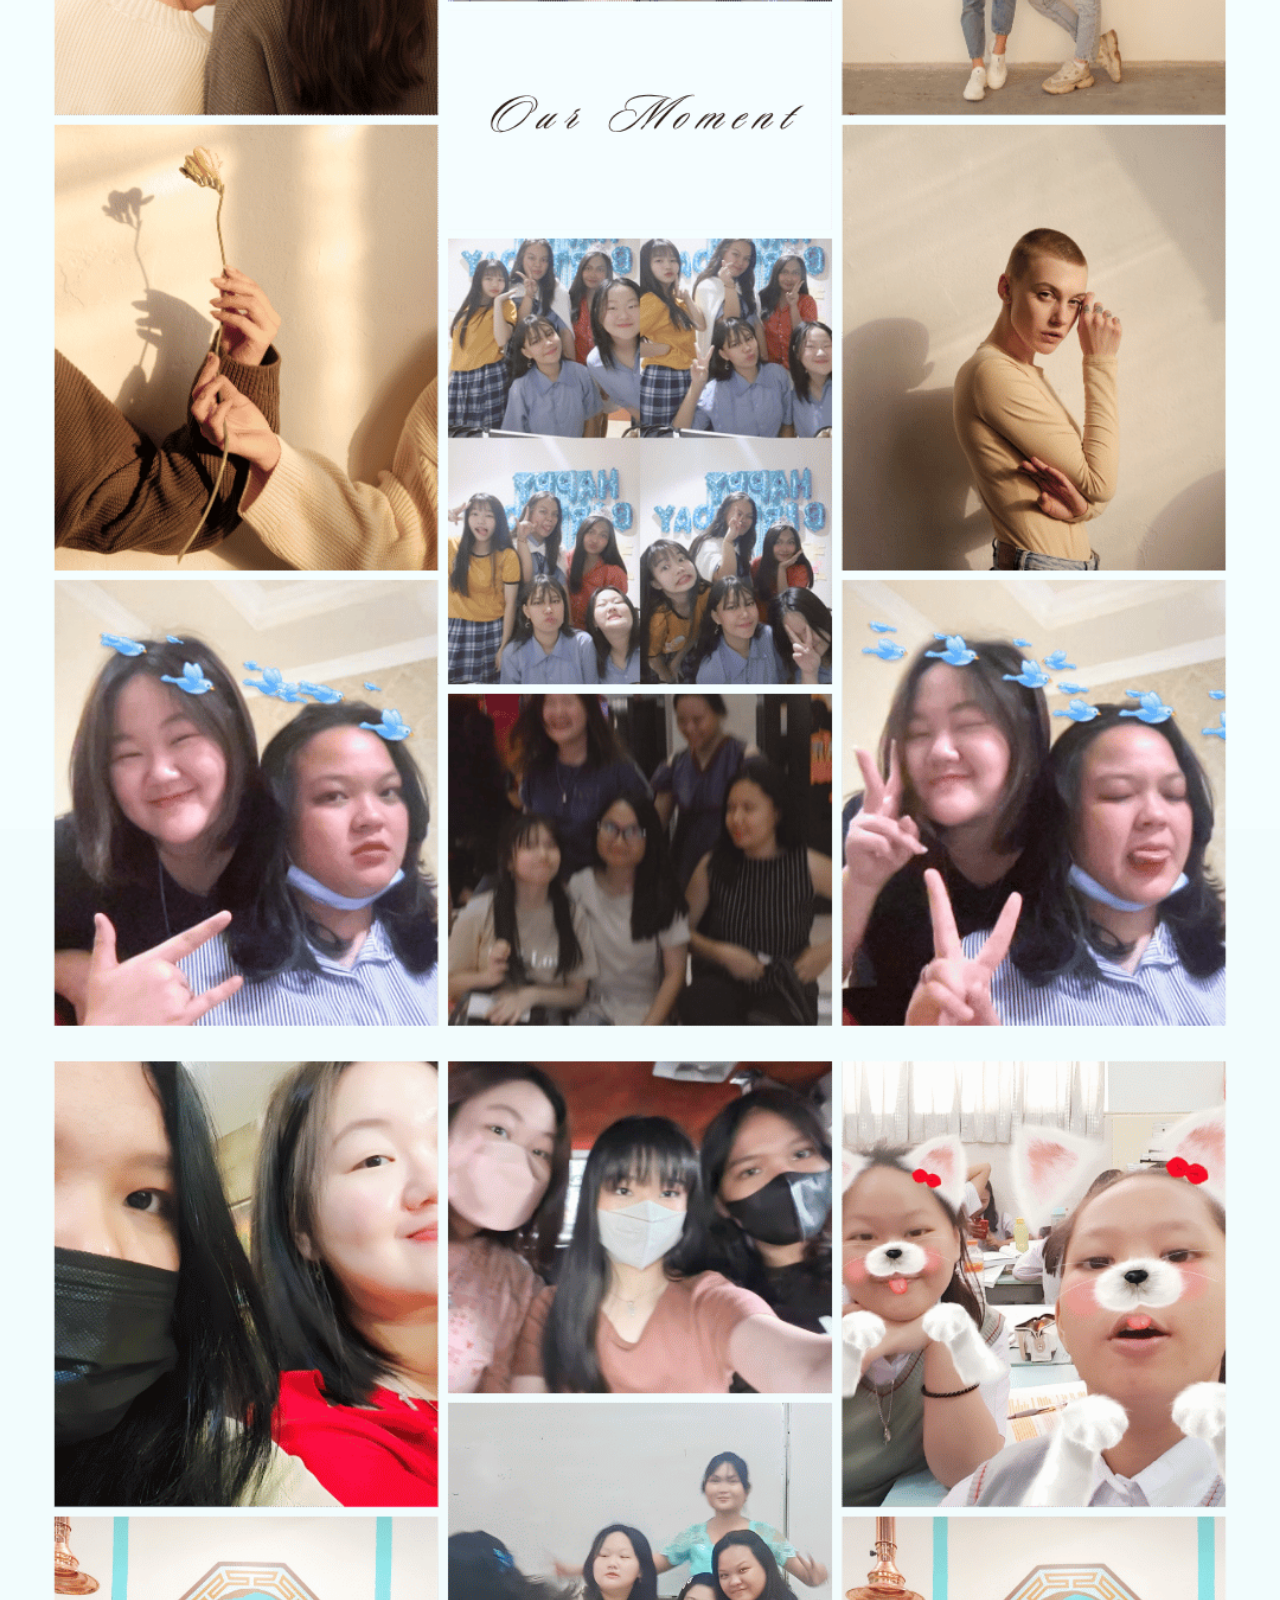
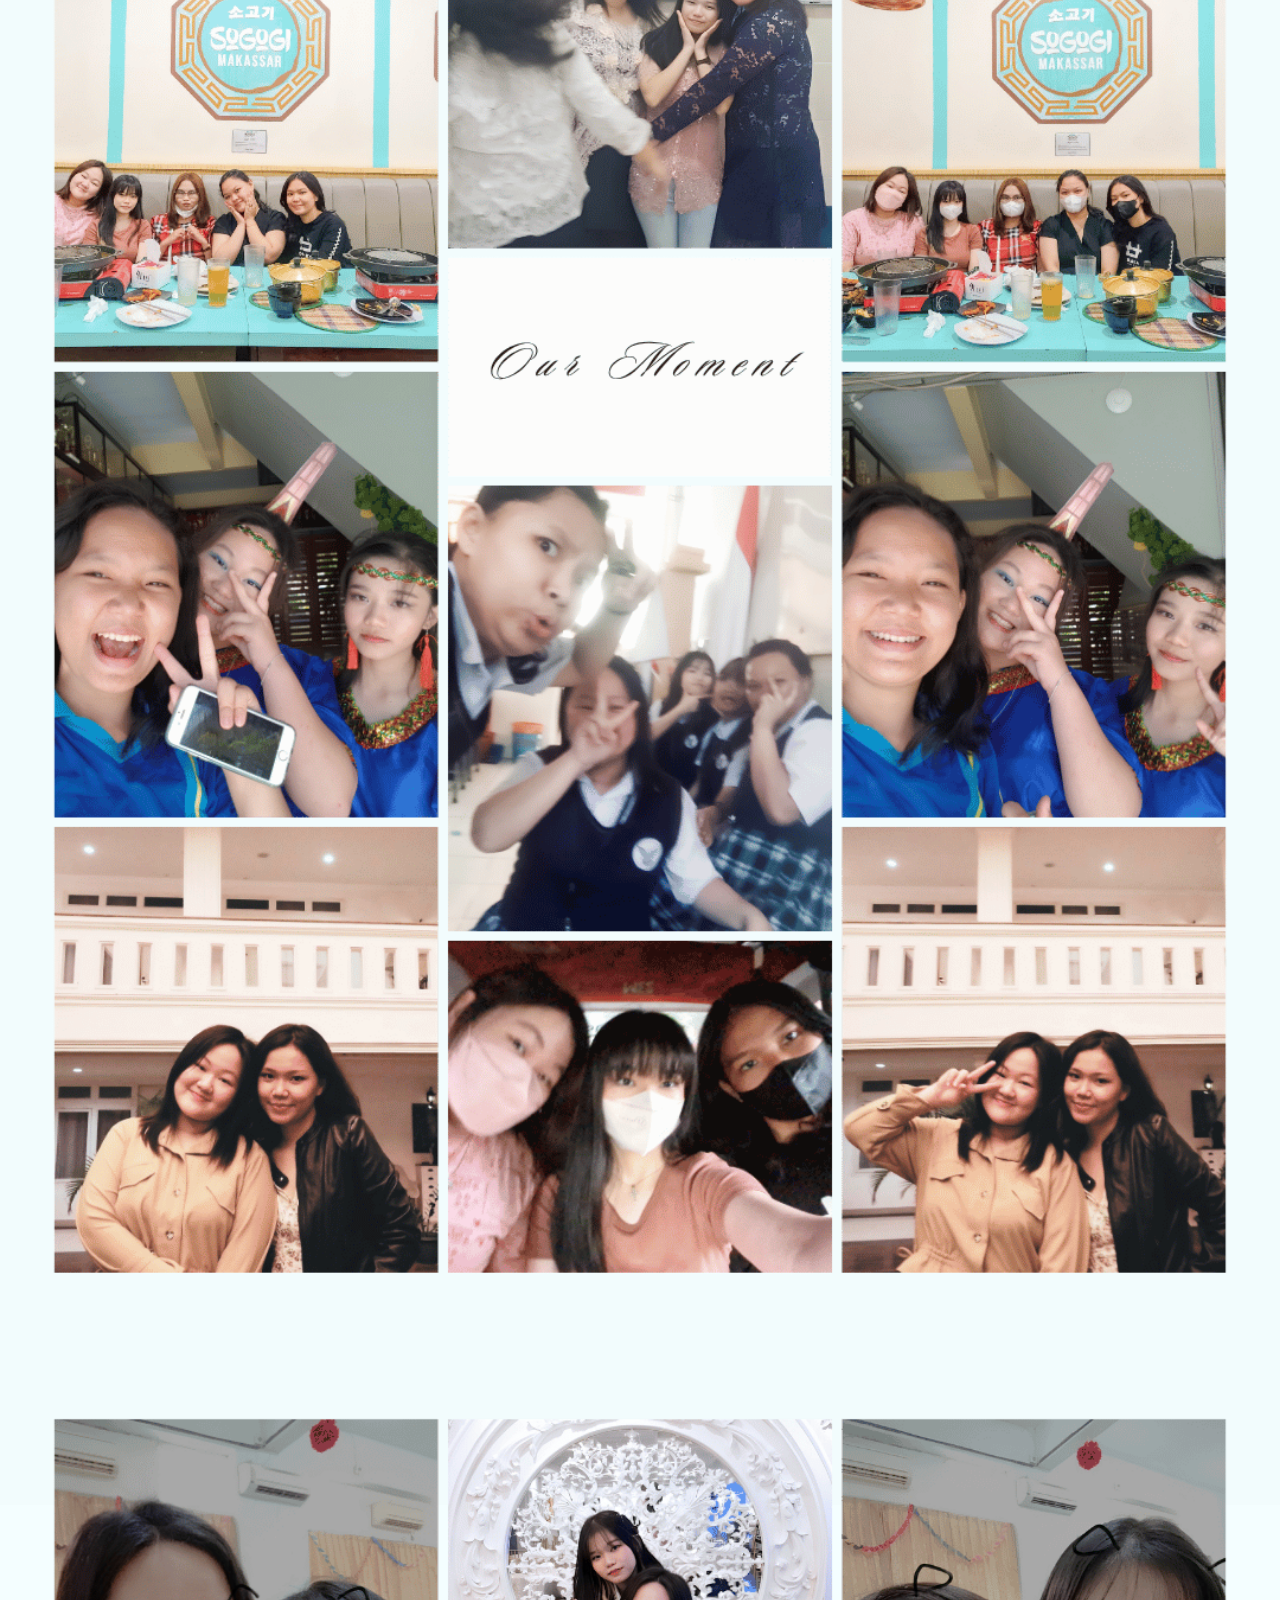
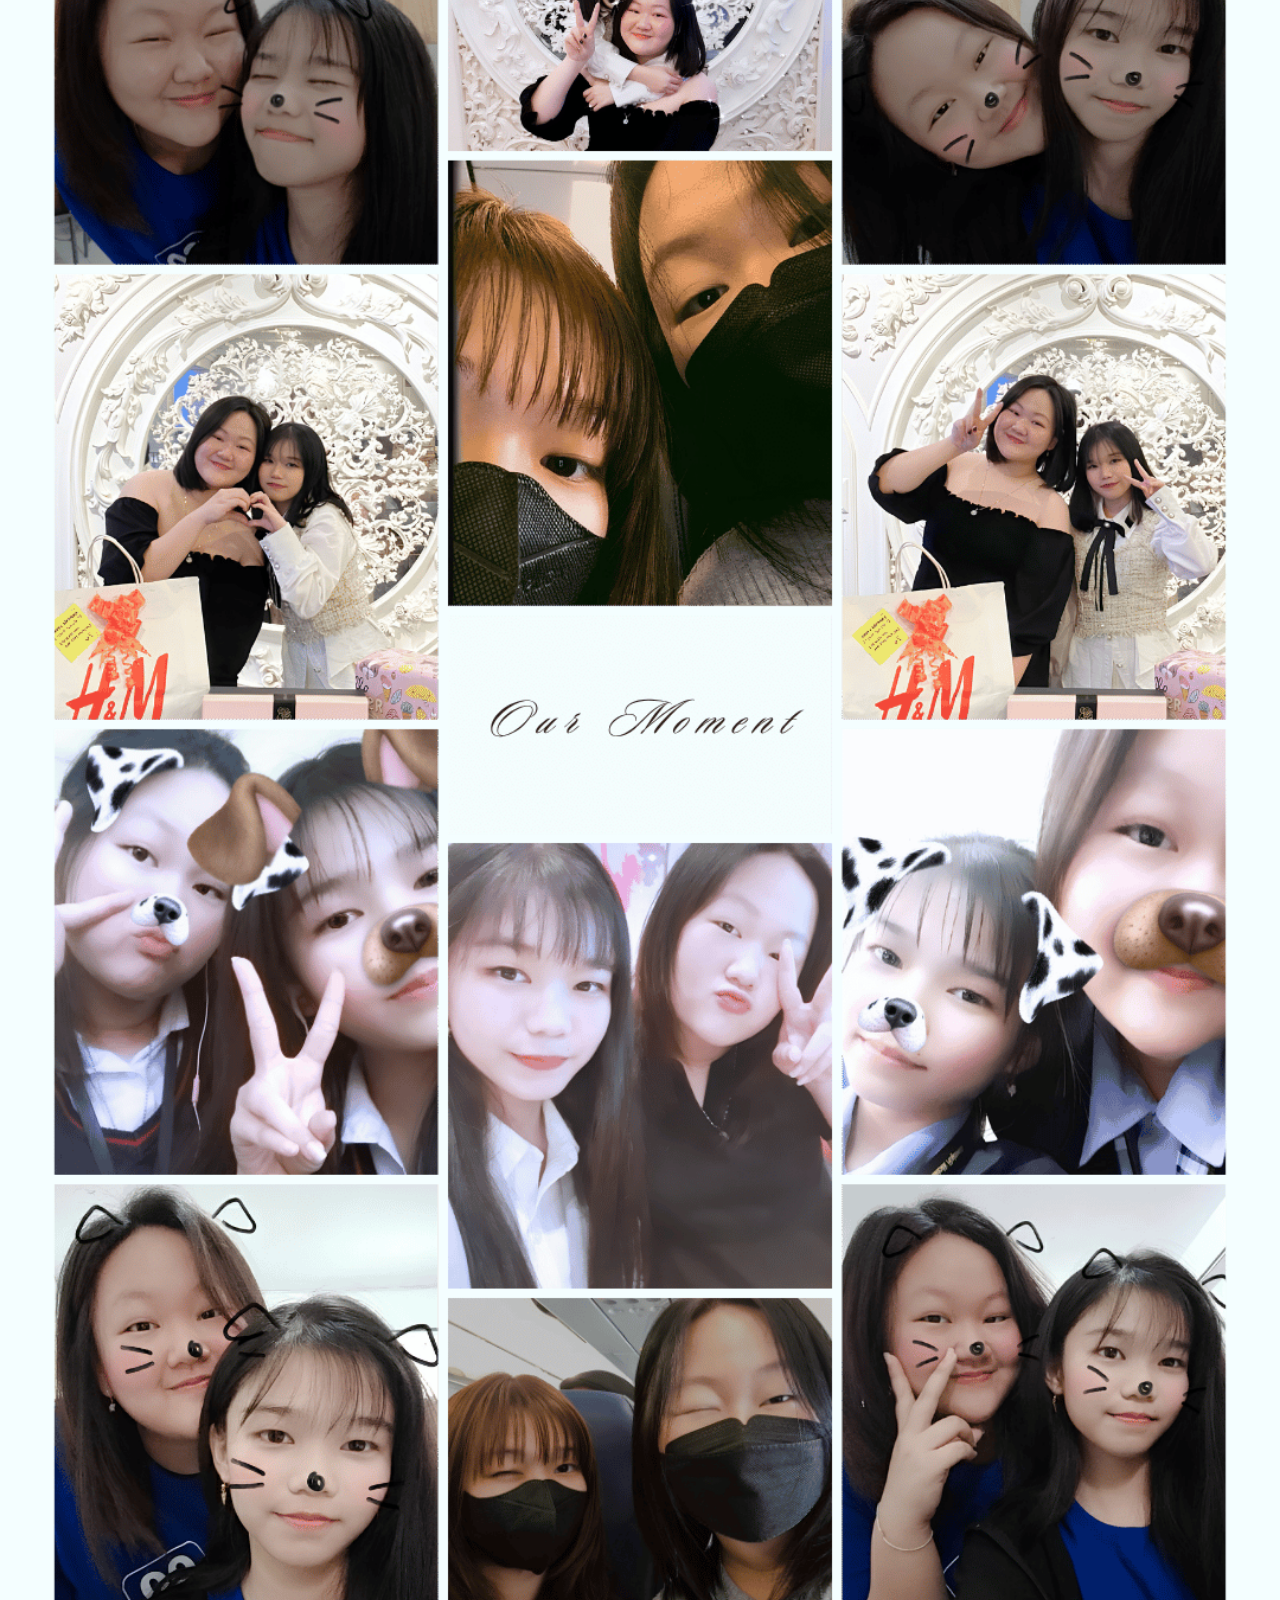
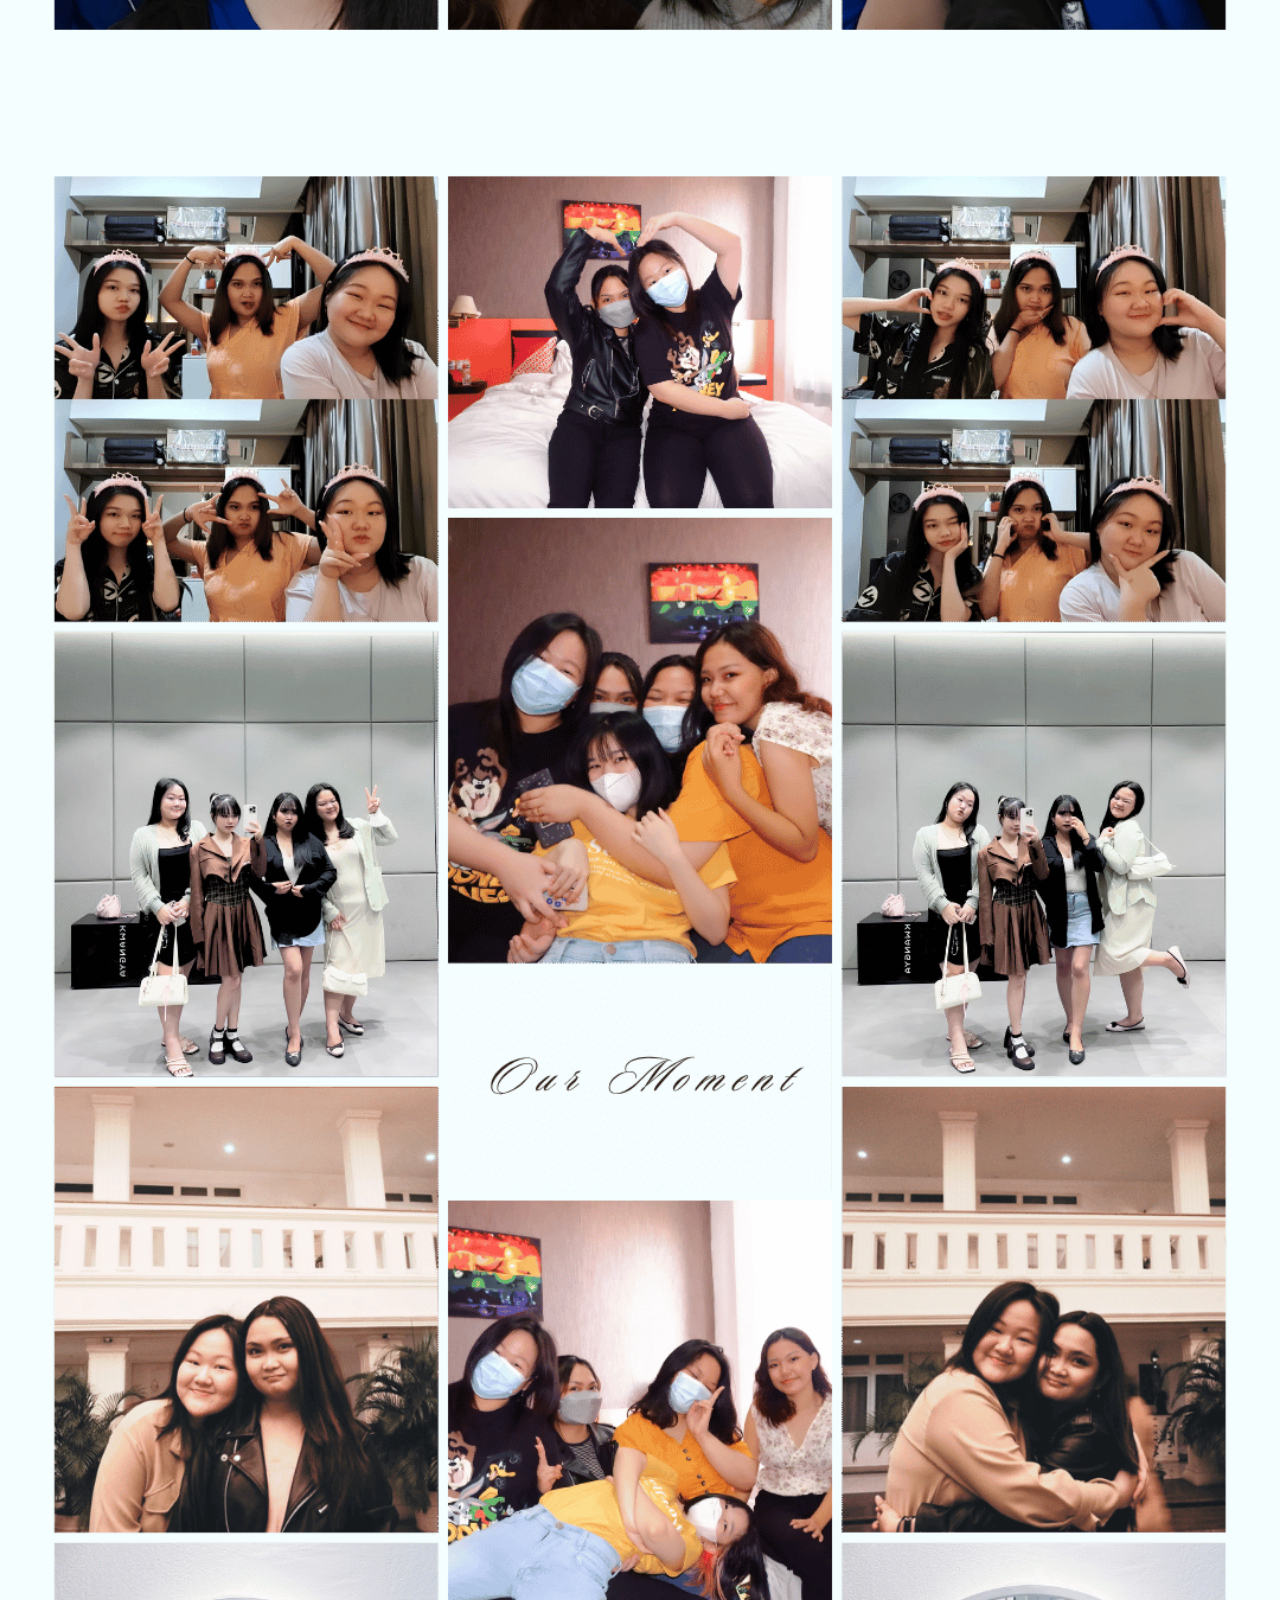
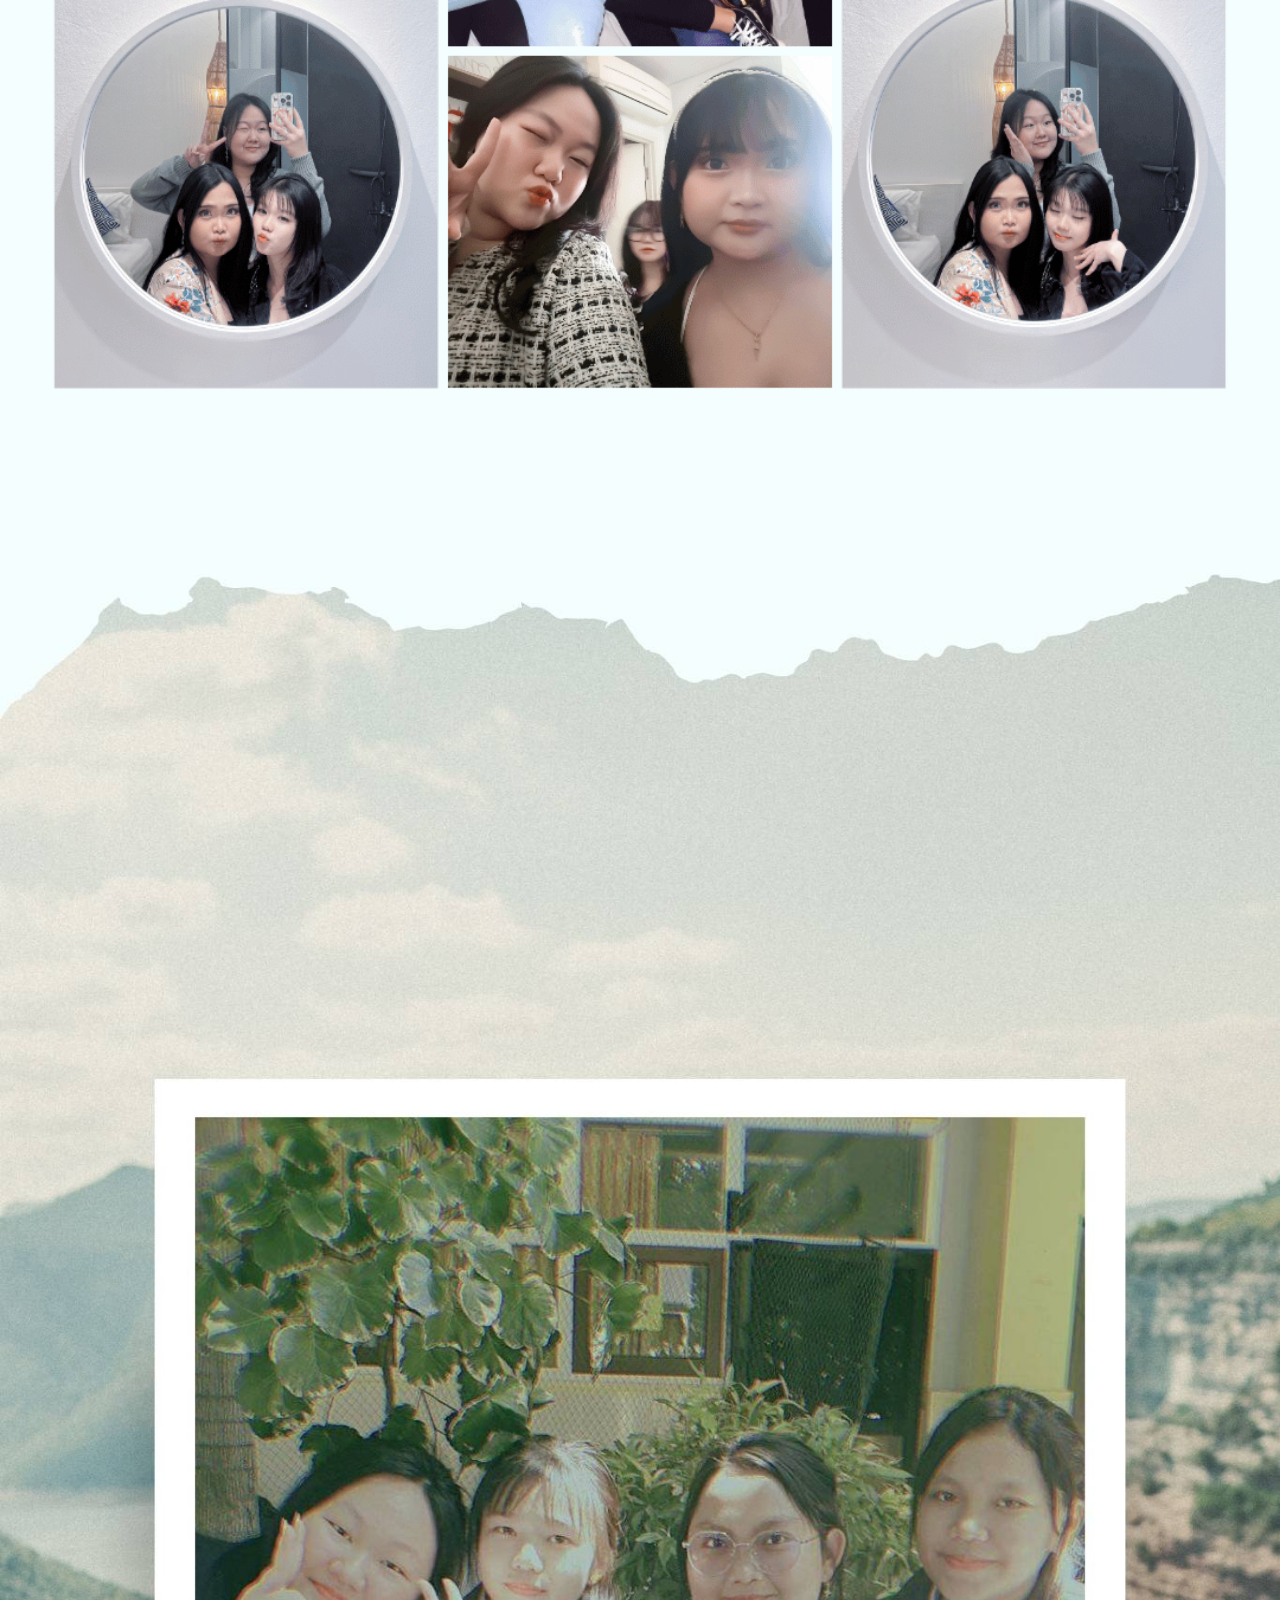
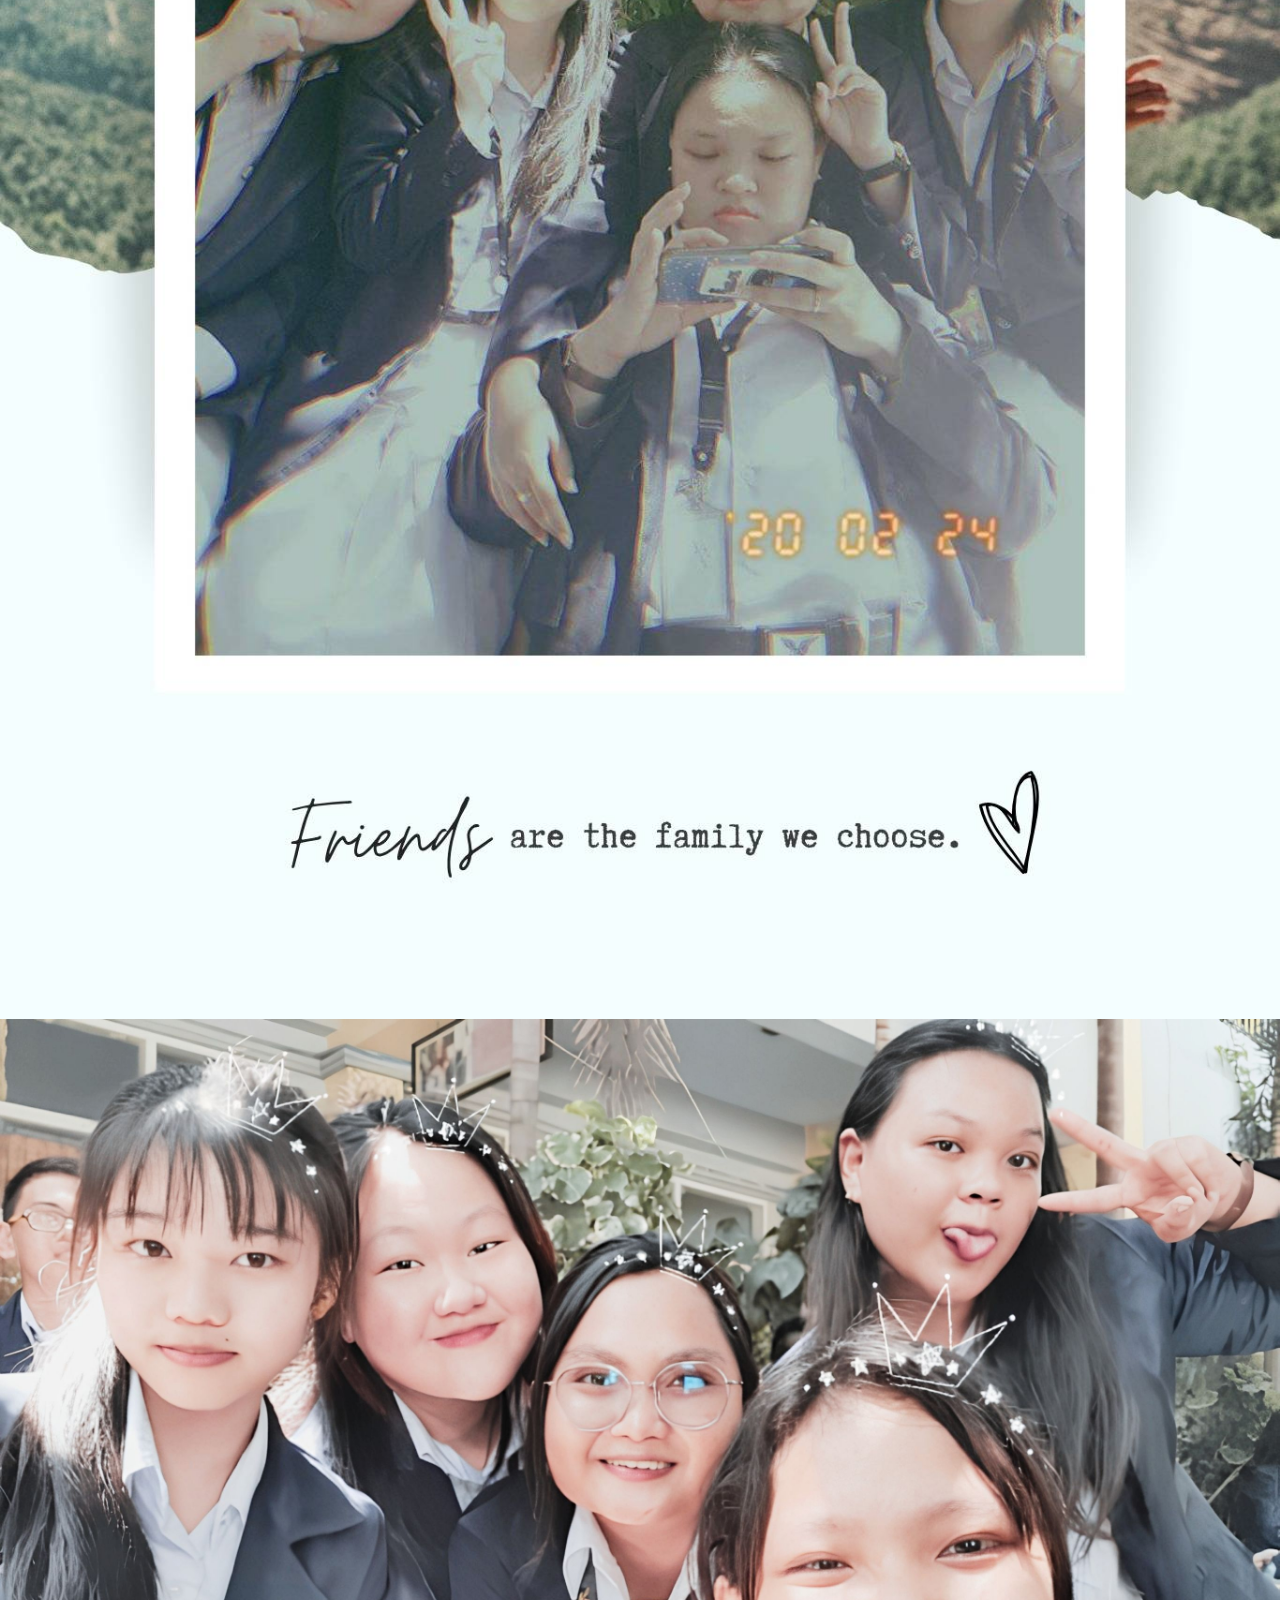
==== commit c4ac9deb: "Add files via upload" ====
--- a/page2.html
+++ b/page2.html
@@ -180,7 +180,7 @@
 <!-- Background 6 -->
 <!-- ========================= -->
 
-<section class="section">
+<section class="section"> 
 
 <img src="Background6.JPG" class="bg">
 
@@ -192,7 +192,7 @@
 
 </div>
 
-<div class="text-box">
+<div class="text-box" id="typingText">
 
 Wanita itu sedang bertambah usianya.</p>
 Bukan usia muda, tapi usia matang seperti kata orang.</p>
--- a/page2.css
+++ b/page2.css
@@ -130,33 +130,33 @@
 
 .bg3{
 
-flex-direction:column;
+    flex-direction:row;
 
 }
 
 .film{
 
-width:48%;
-
-margin:18px 0;
+    width:30%;
+
+    margin:0;
 
 }
 
 .film1.show{
 
-transition-delay:.15s;
+    transition-delay:.15s;
 
 }
 
 .film2.show{
 
-transition-delay:.45s;
+    transition-delay:.45s;
 
 }
 
 .film3.show{
 
-transition-delay:.75s;
+    transition-delay:.75s;
 
 }
 
@@ -269,7 +269,7 @@
 
 .mySwiper{
 
-width:100%;
+width:92%;
 
 padding:80px 0;
 
@@ -301,7 +301,7 @@
 
 .swiper-slide img{
 
-height:500px;
+height:620px;
 
 width:auto;
 
@@ -342,7 +342,7 @@
 
 .swiper-slide img{
 
-height:750px;
+height:520px;
 
 }
 
@@ -370,43 +370,45 @@
 
 position:absolute;
 
-left:20%;
+left:24%;
+
+top:54%;
+
+transform:translate(-50%,-50%);
+
+width:42%;
+
+}
+
+.flower-photo{
+
+width:100%;
+
+display:block;
+
+}
+
+.text-box{
+
+opacity:0;
+
+position:absolute;
+
+left:50%;
 
 top:50%;
 
-transform:translate(-50%,-50%);
-
-width:46%;
-
-}
-
-.flower-photo{
-
-width:100%;
-
-display:block;
+transform:translateY(-50%);
+
+width:50%;
 
 }
 
 .text-box{
 
-position:absolute;
-
-left:43%;
-
-top:50%;
-
-transform:translateY(-50%);
-
-width:%;
-
-}
-
-.text-box{
-
-font-size:12px;
-
-line-height:2;
+font-size:10px;
+
+line-height:1.9;
 
 }
 
@@ -460,6 +462,7 @@
     position: absolute;
     top: 0;
     left: 0;
+    margin-top:-90px;
 
     width: 100%;
     height: auto;
@@ -477,6 +480,7 @@
     position: absolute;
     top: 0;
     left: 0;
+    margin-top:-180px;
 
     width: 100%;
     height: auto;
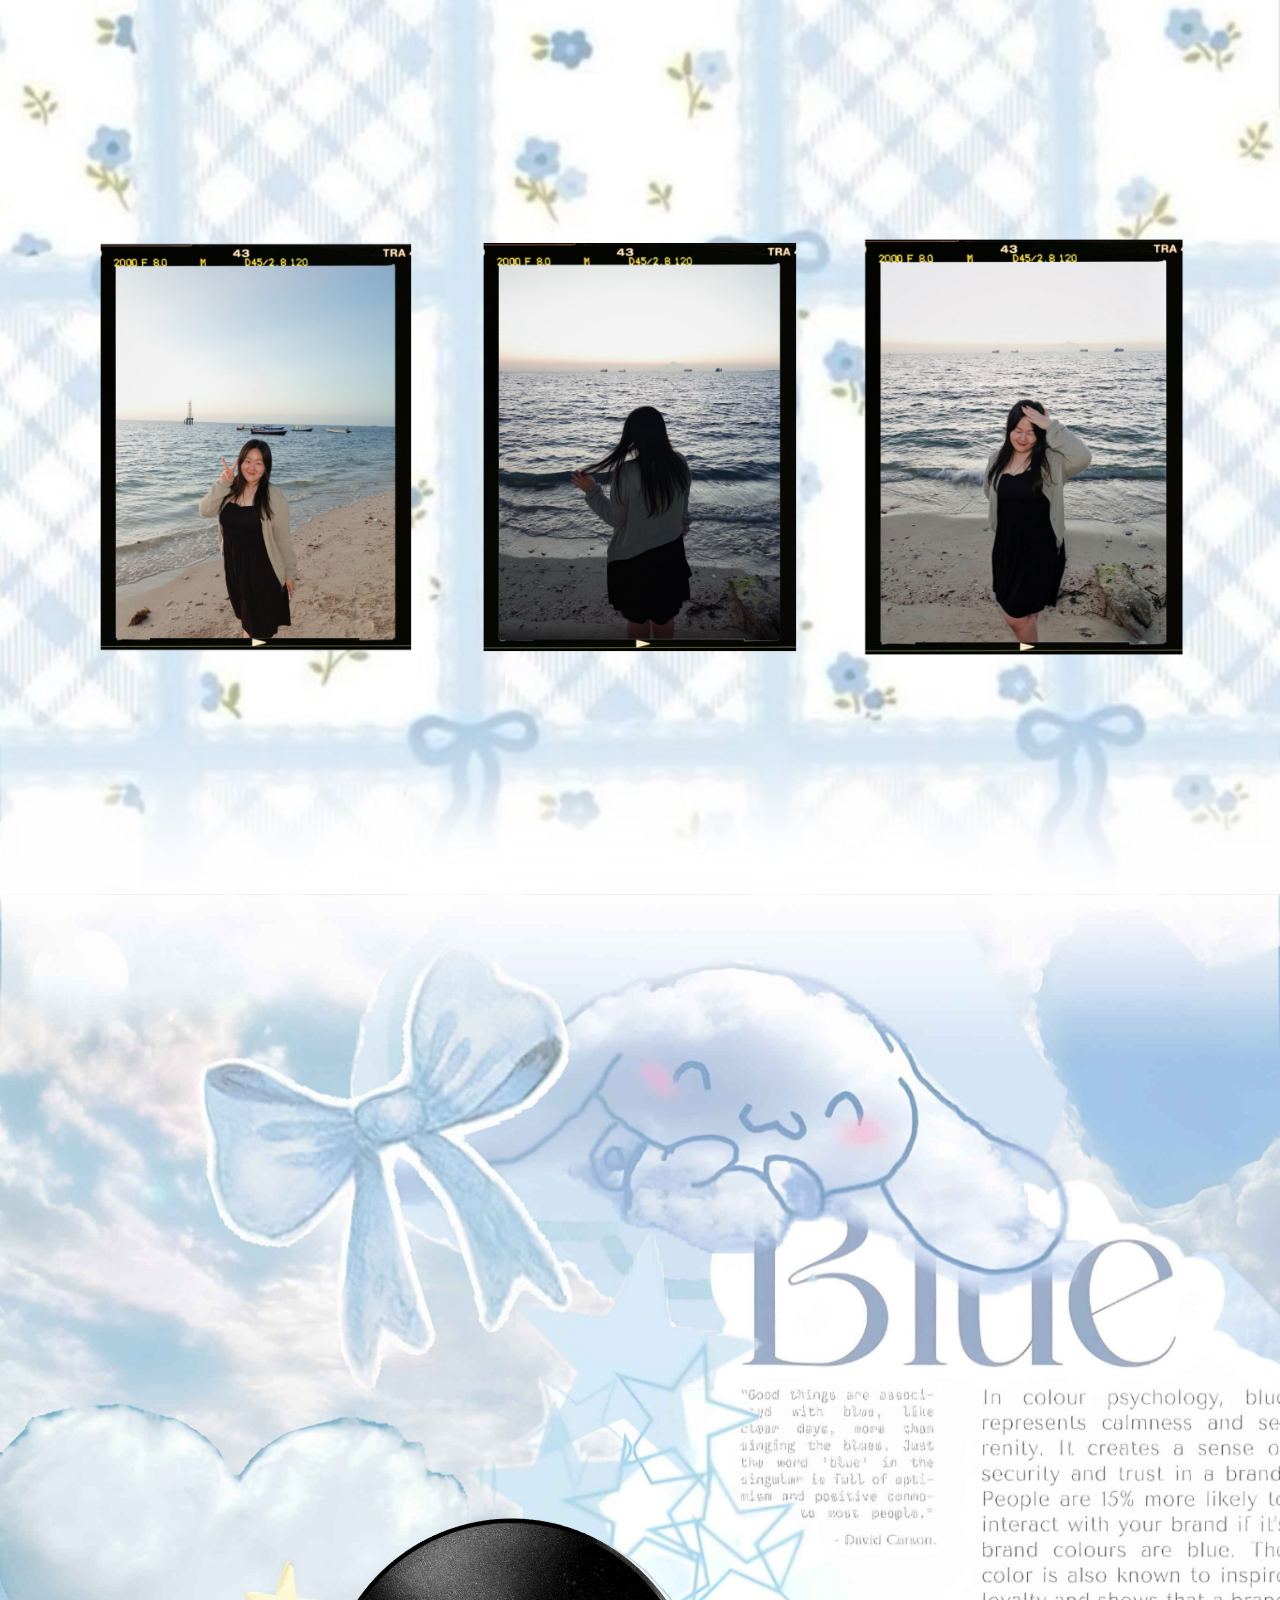
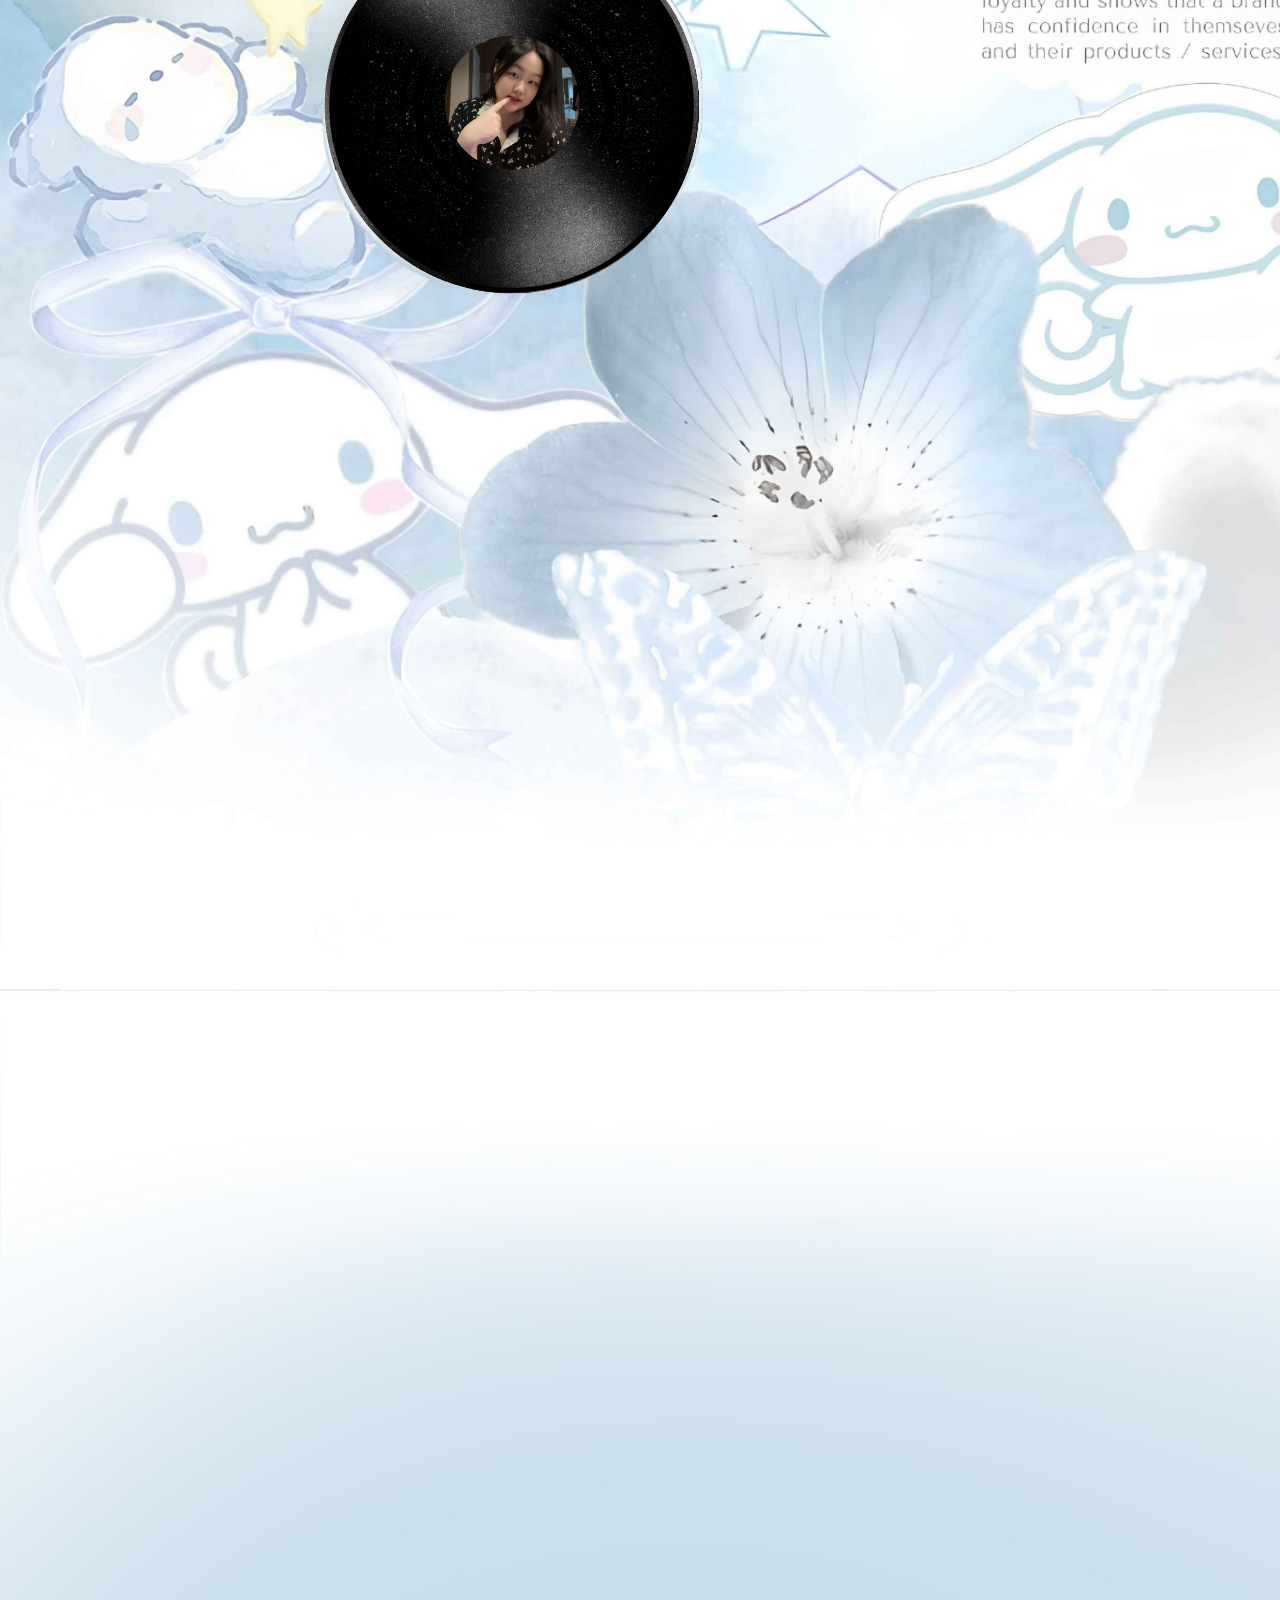
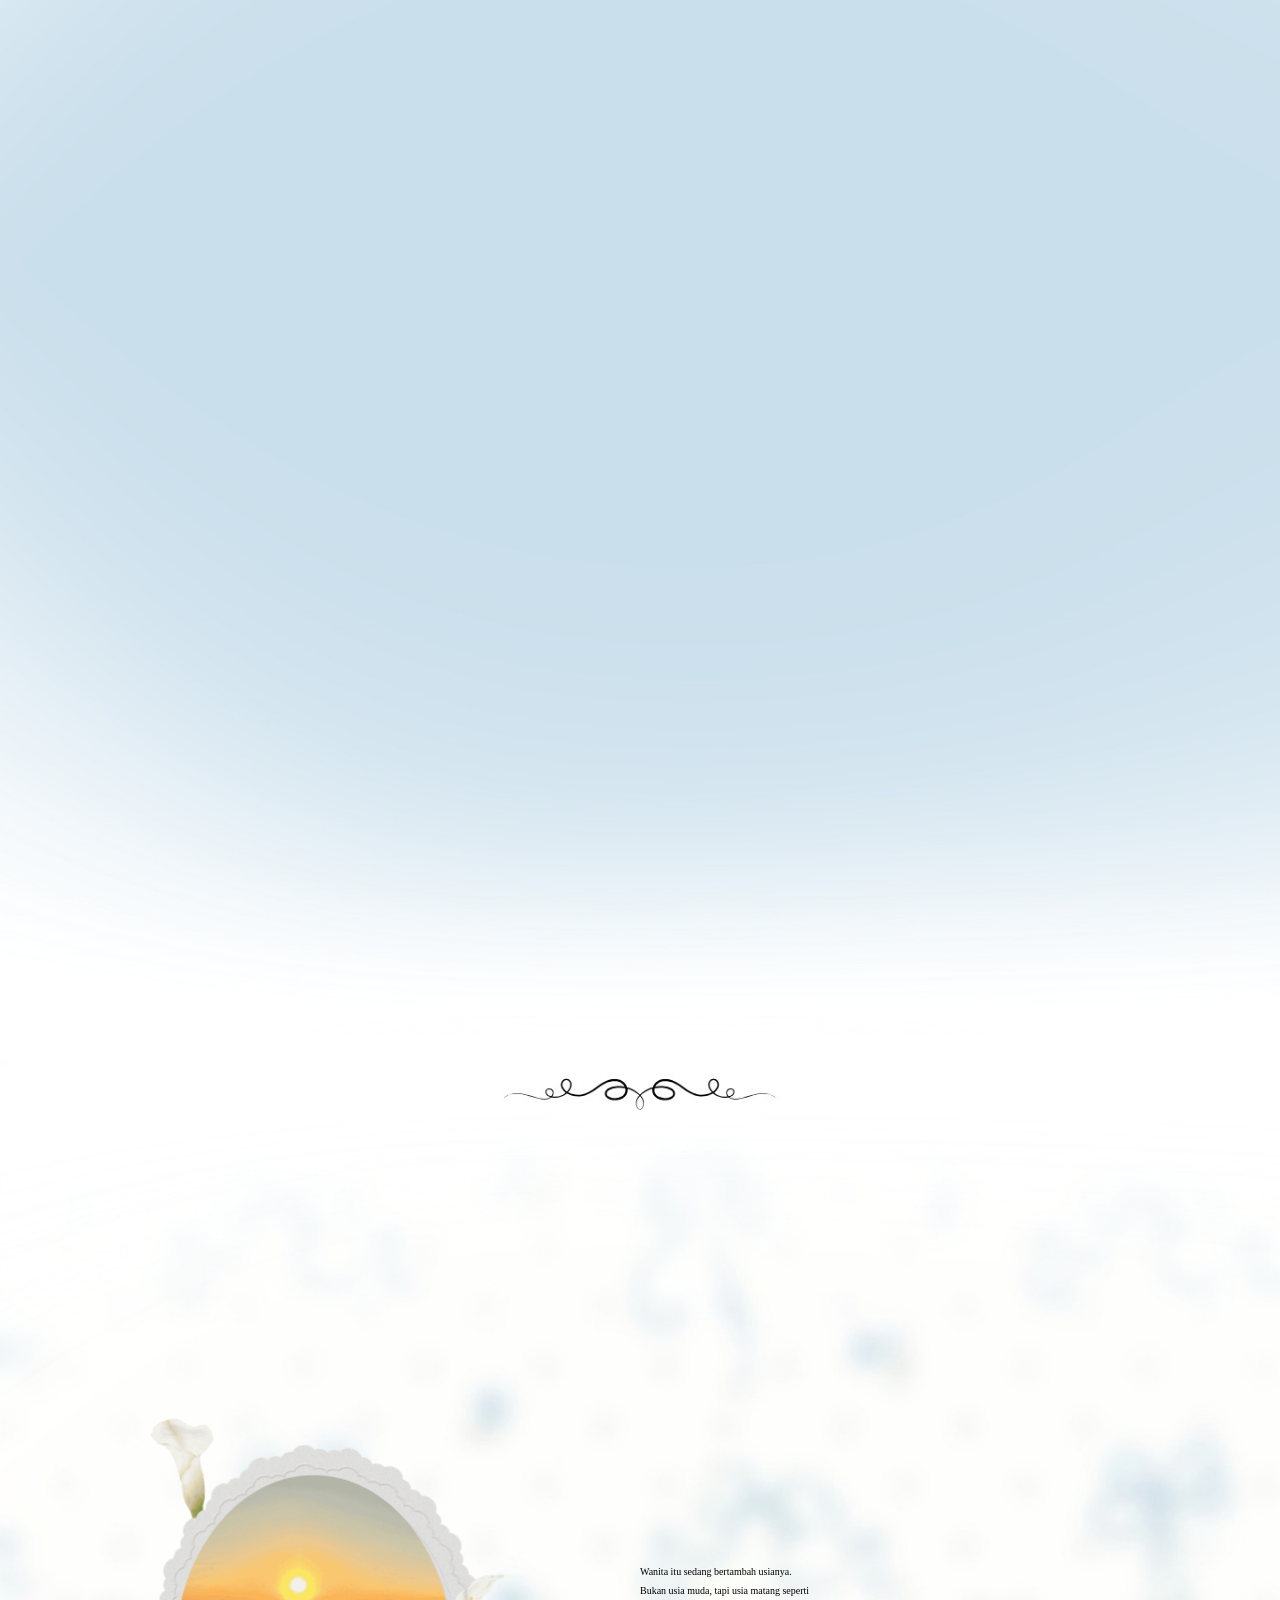
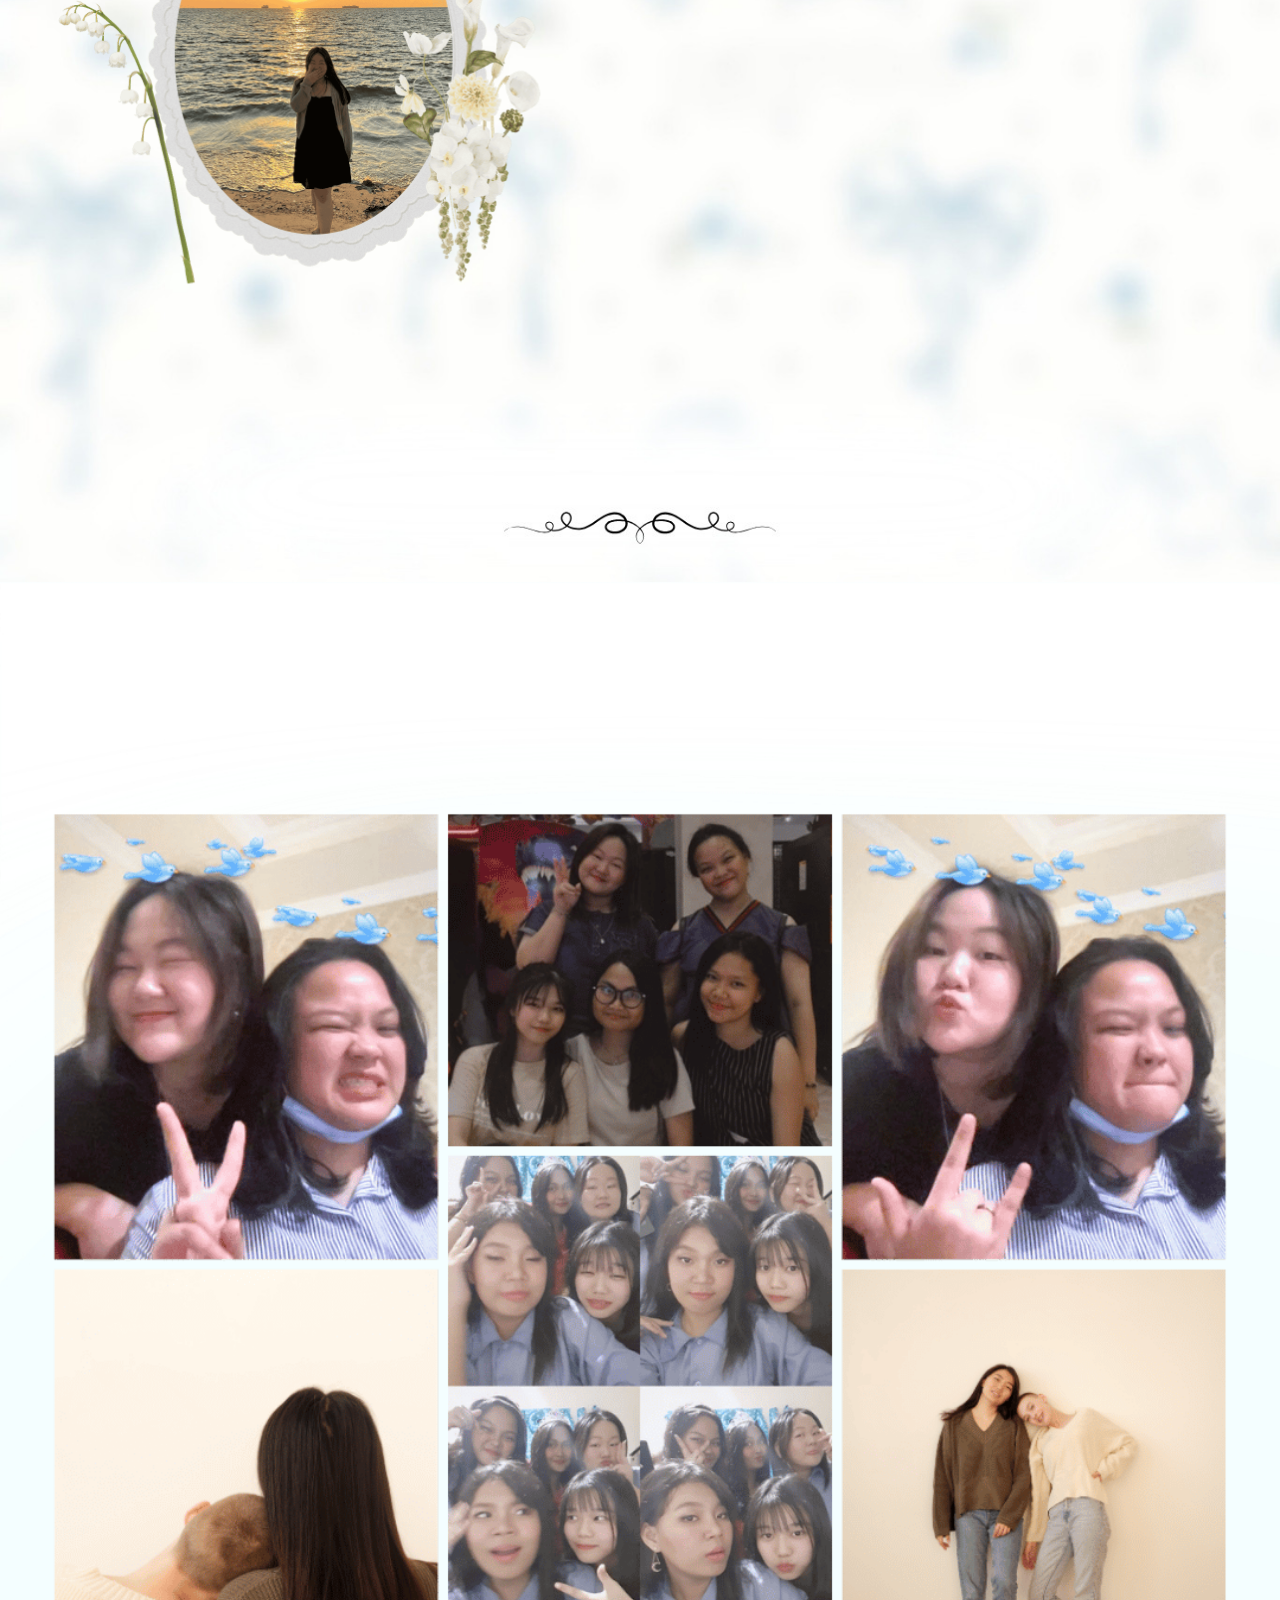
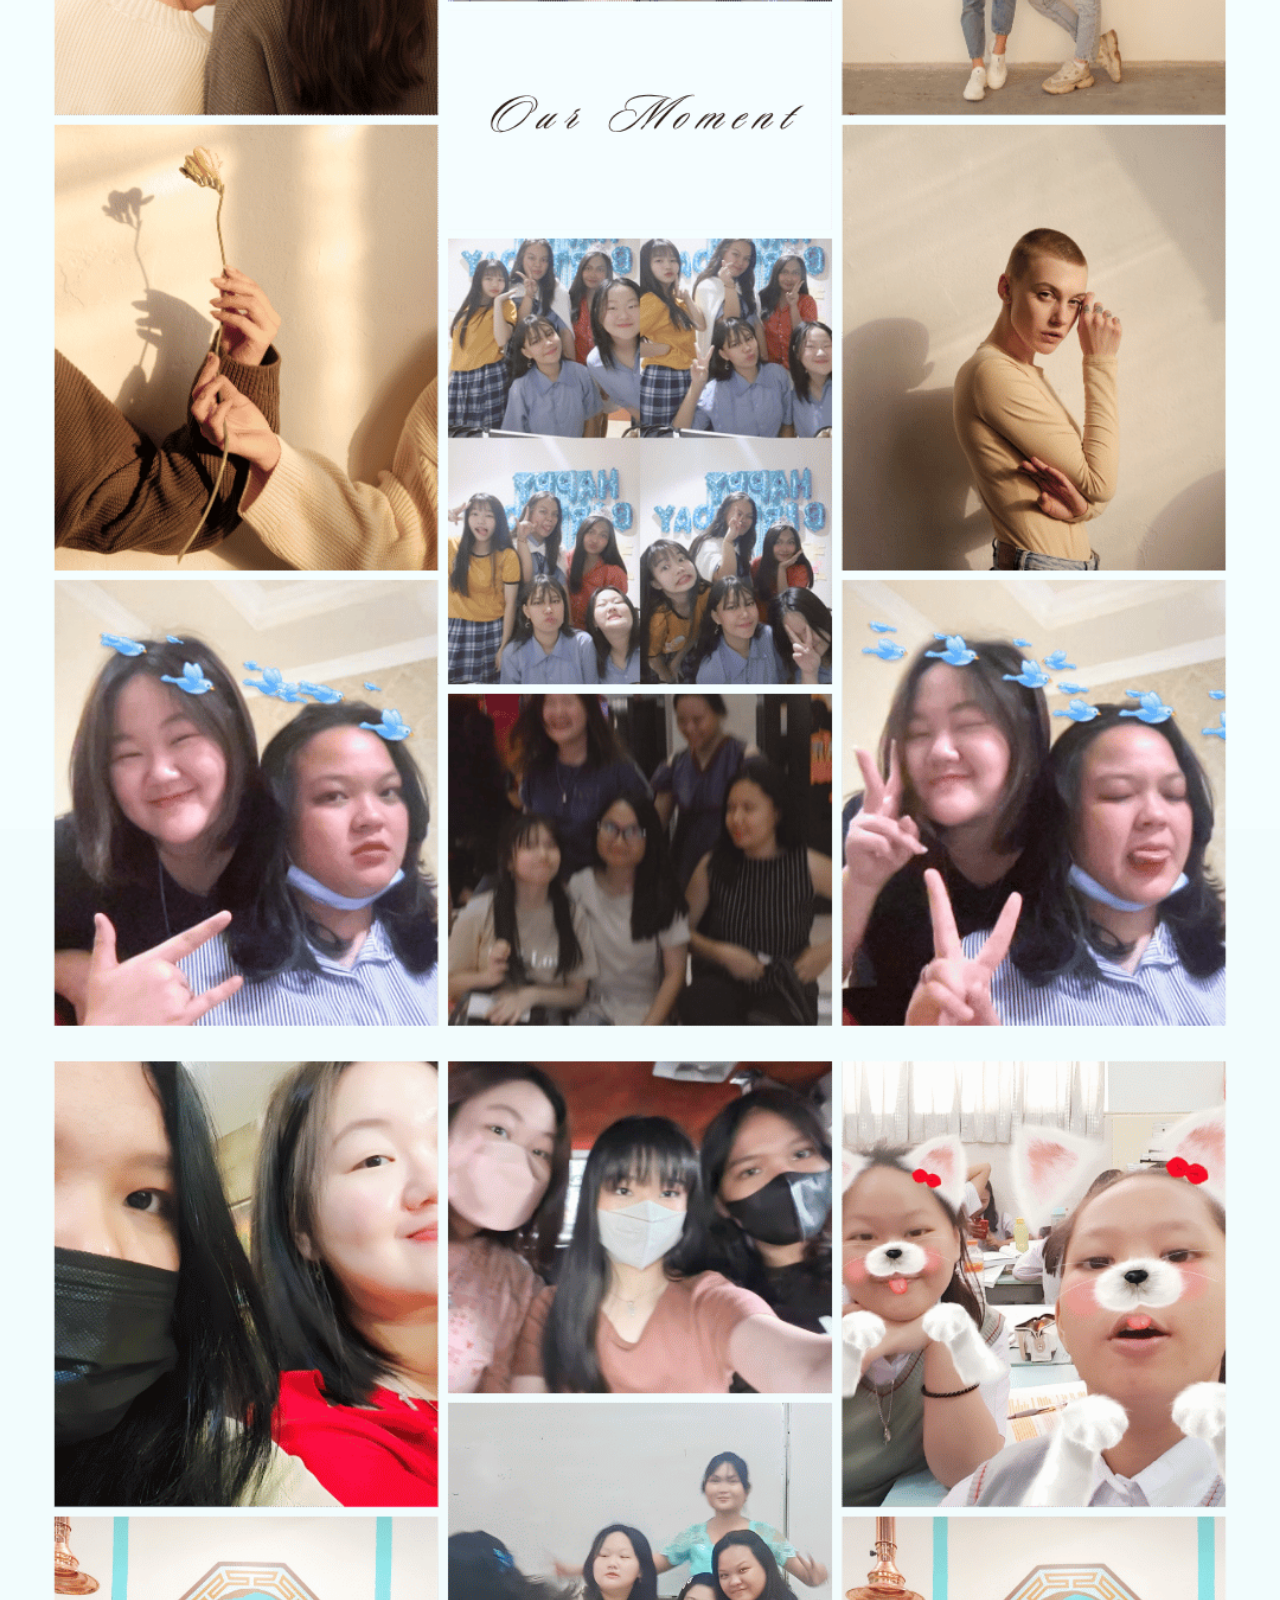
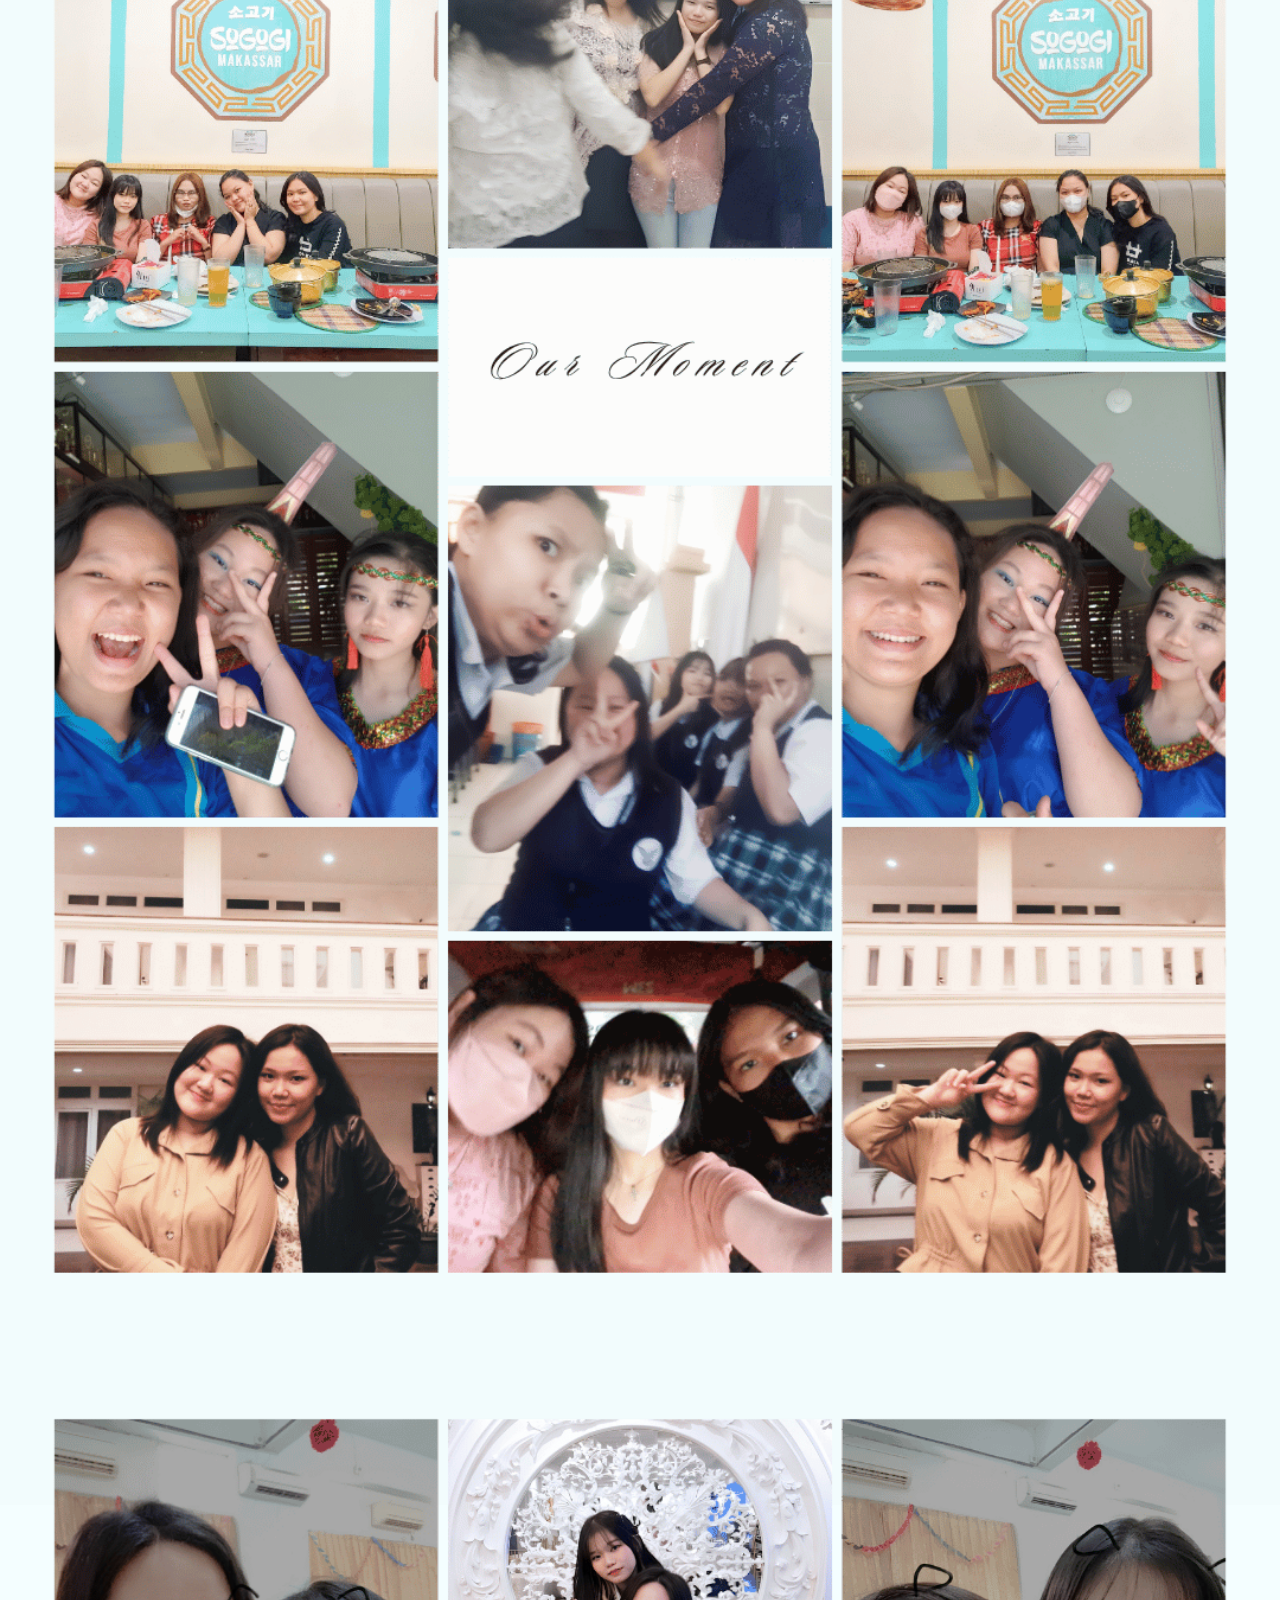
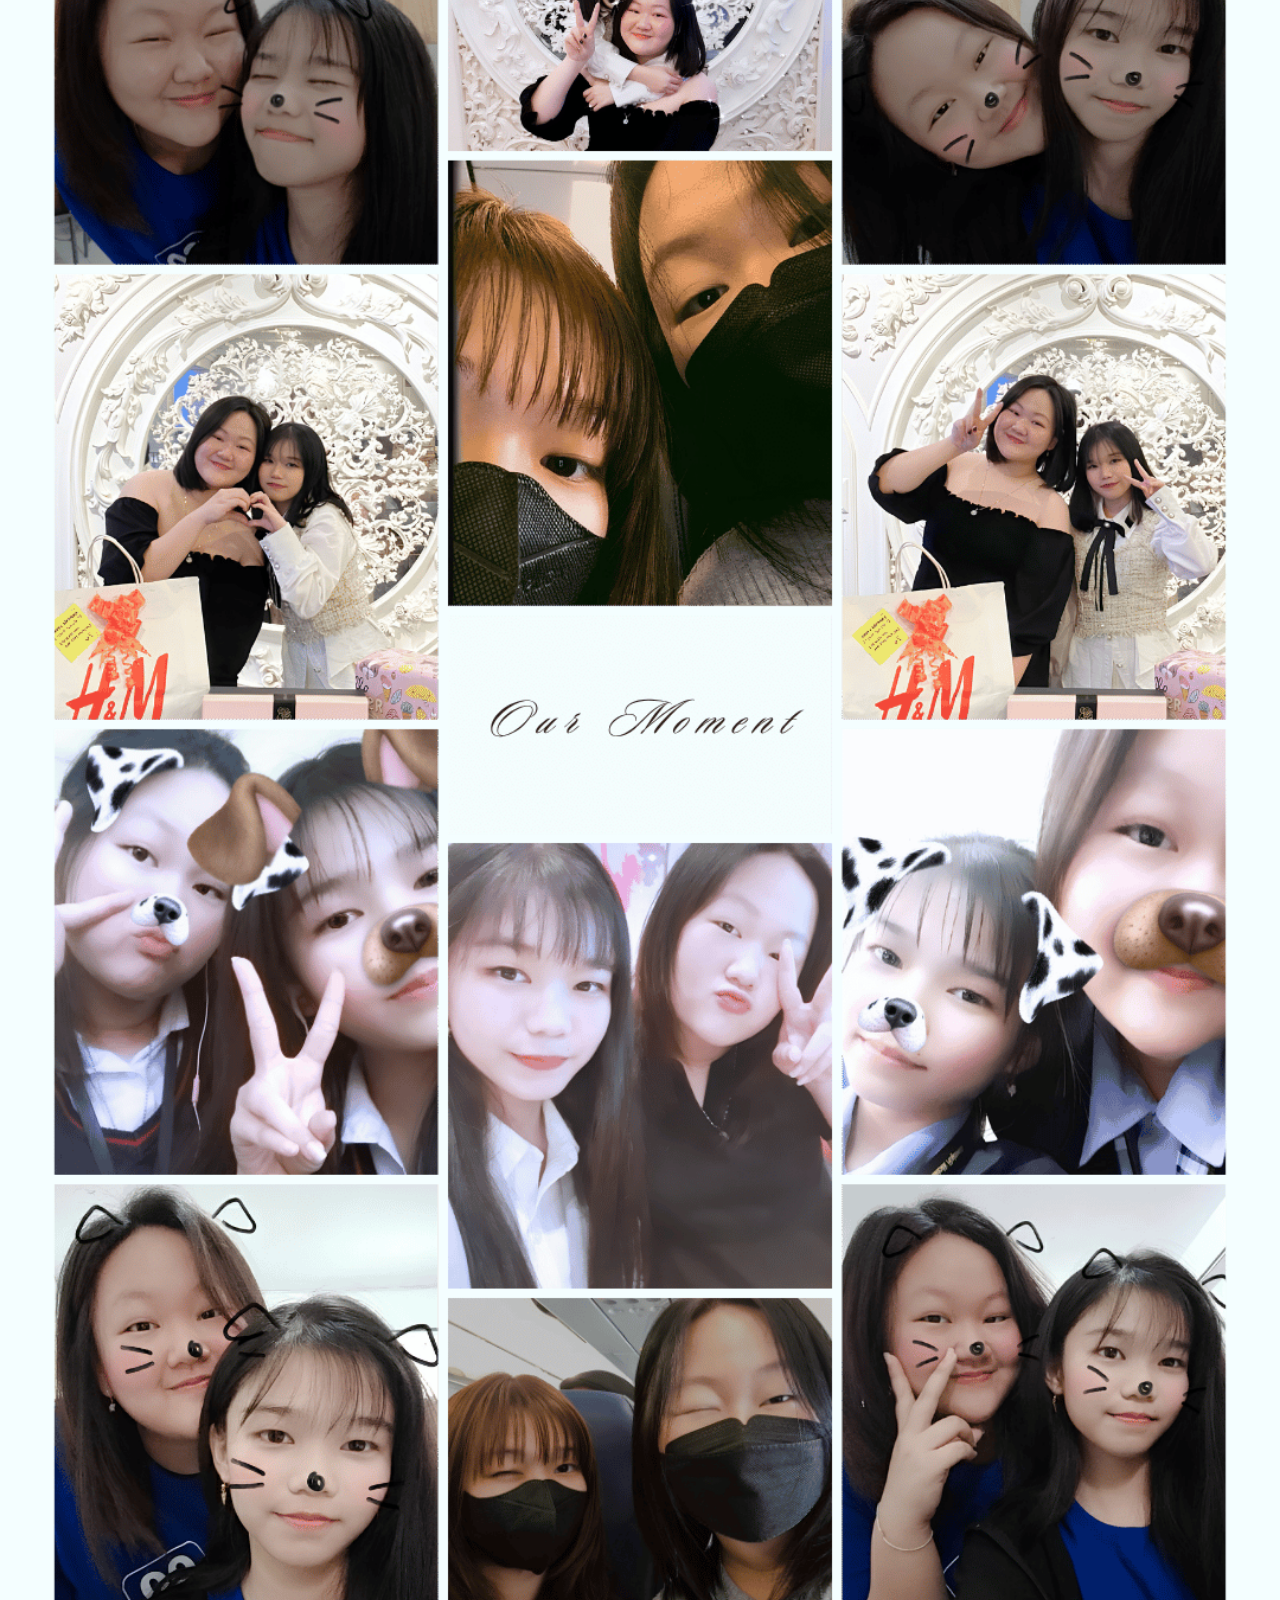
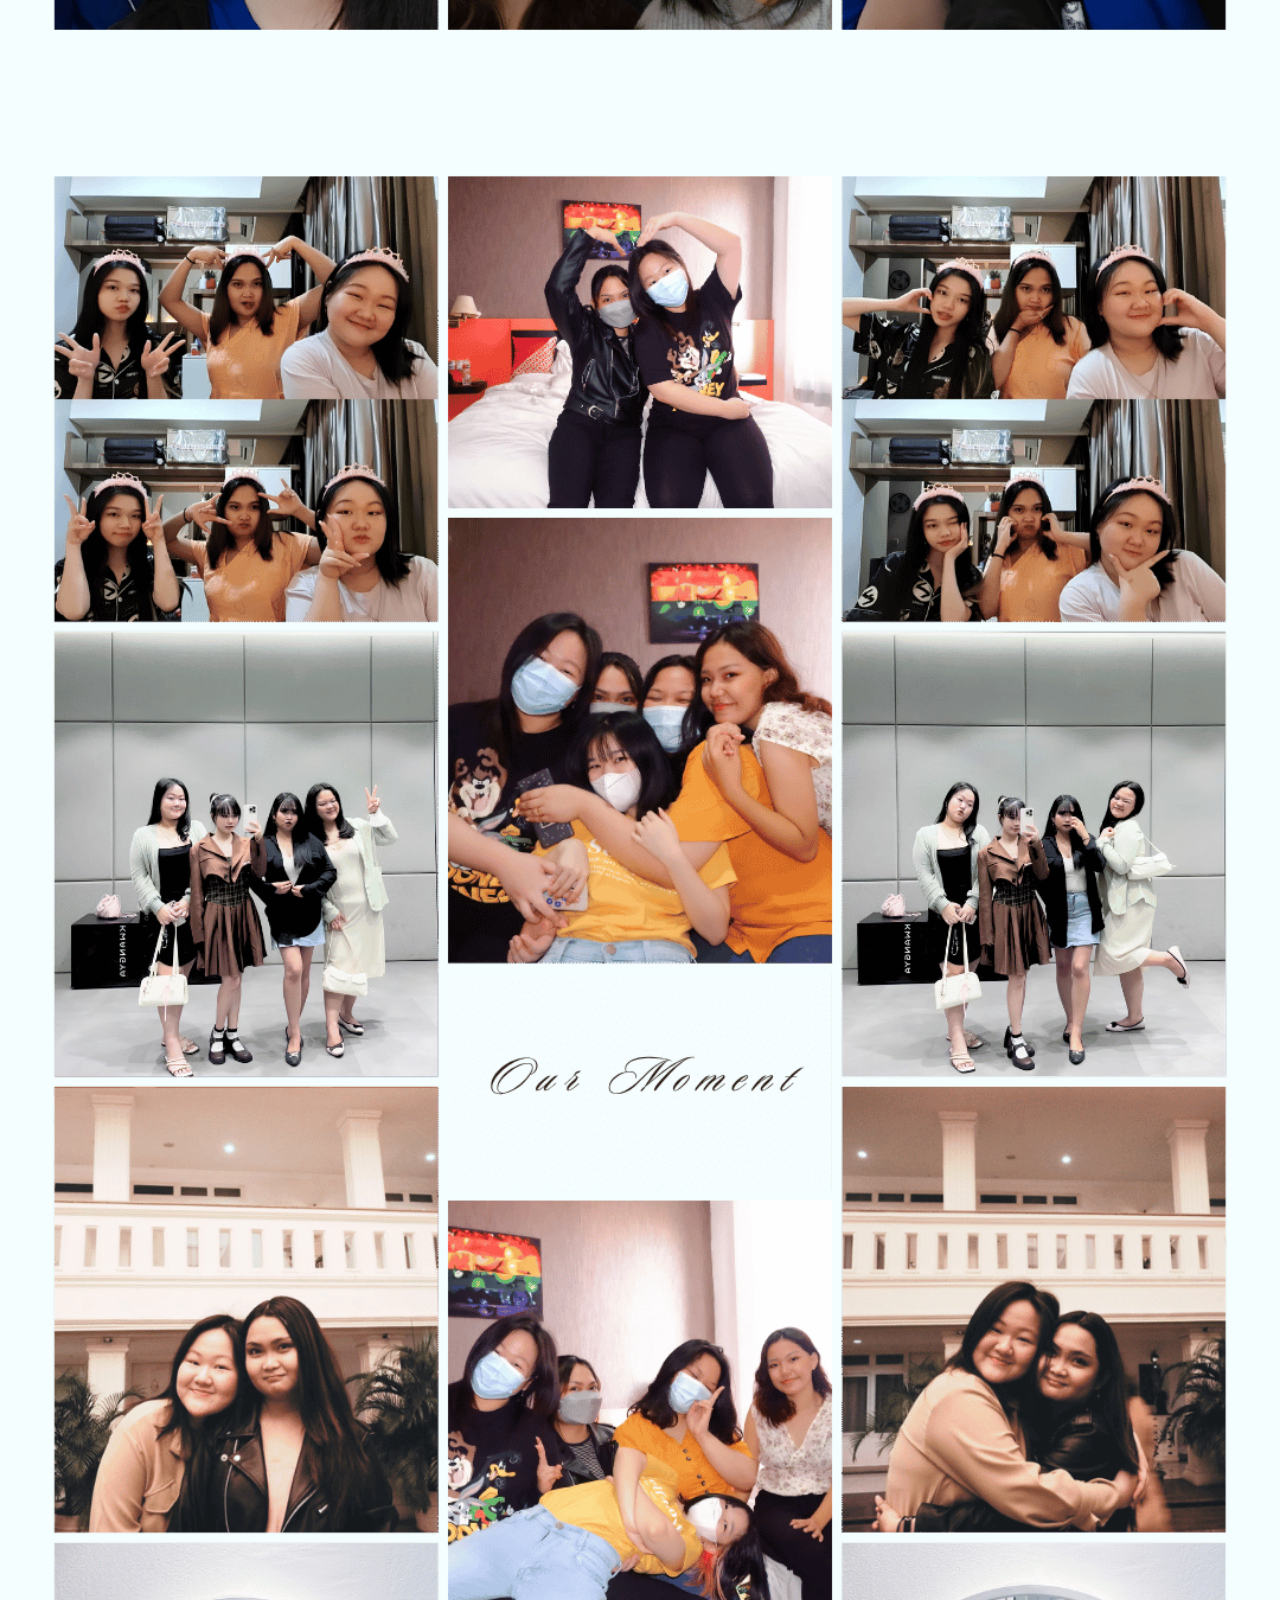
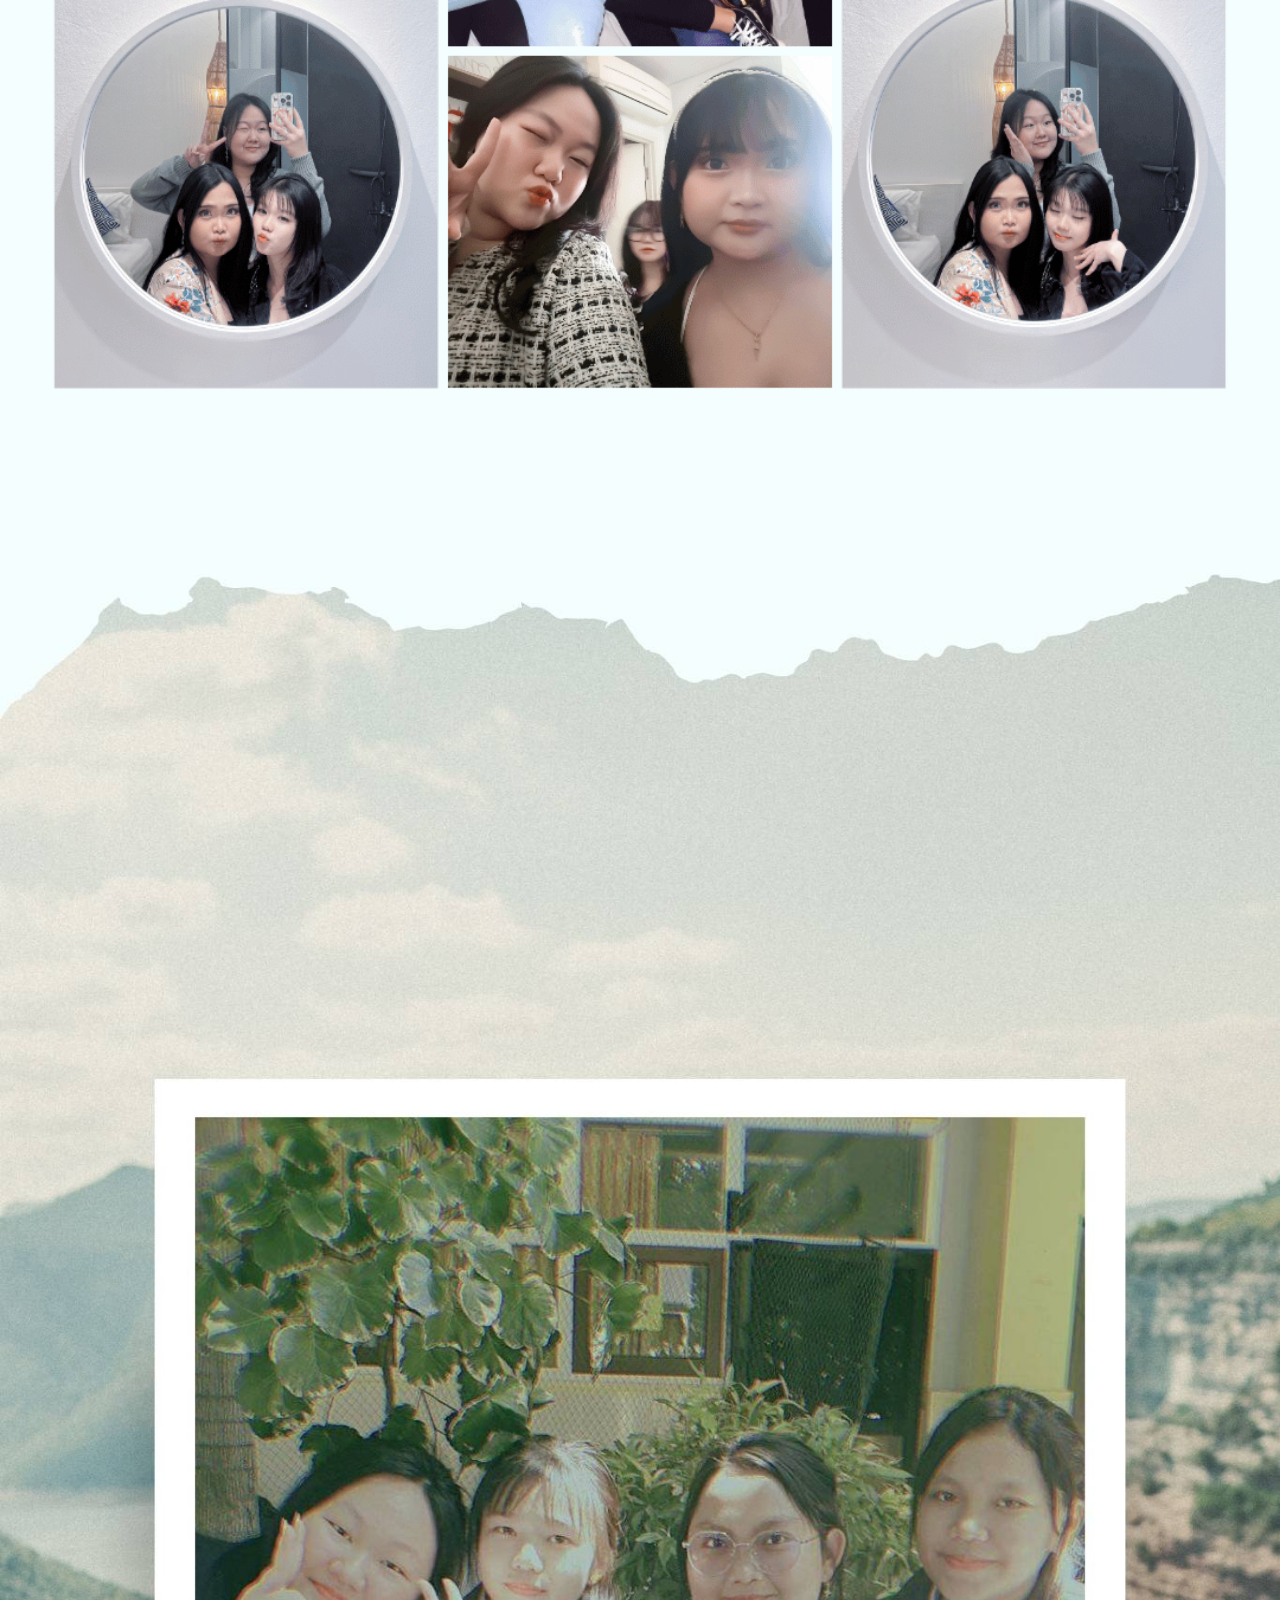
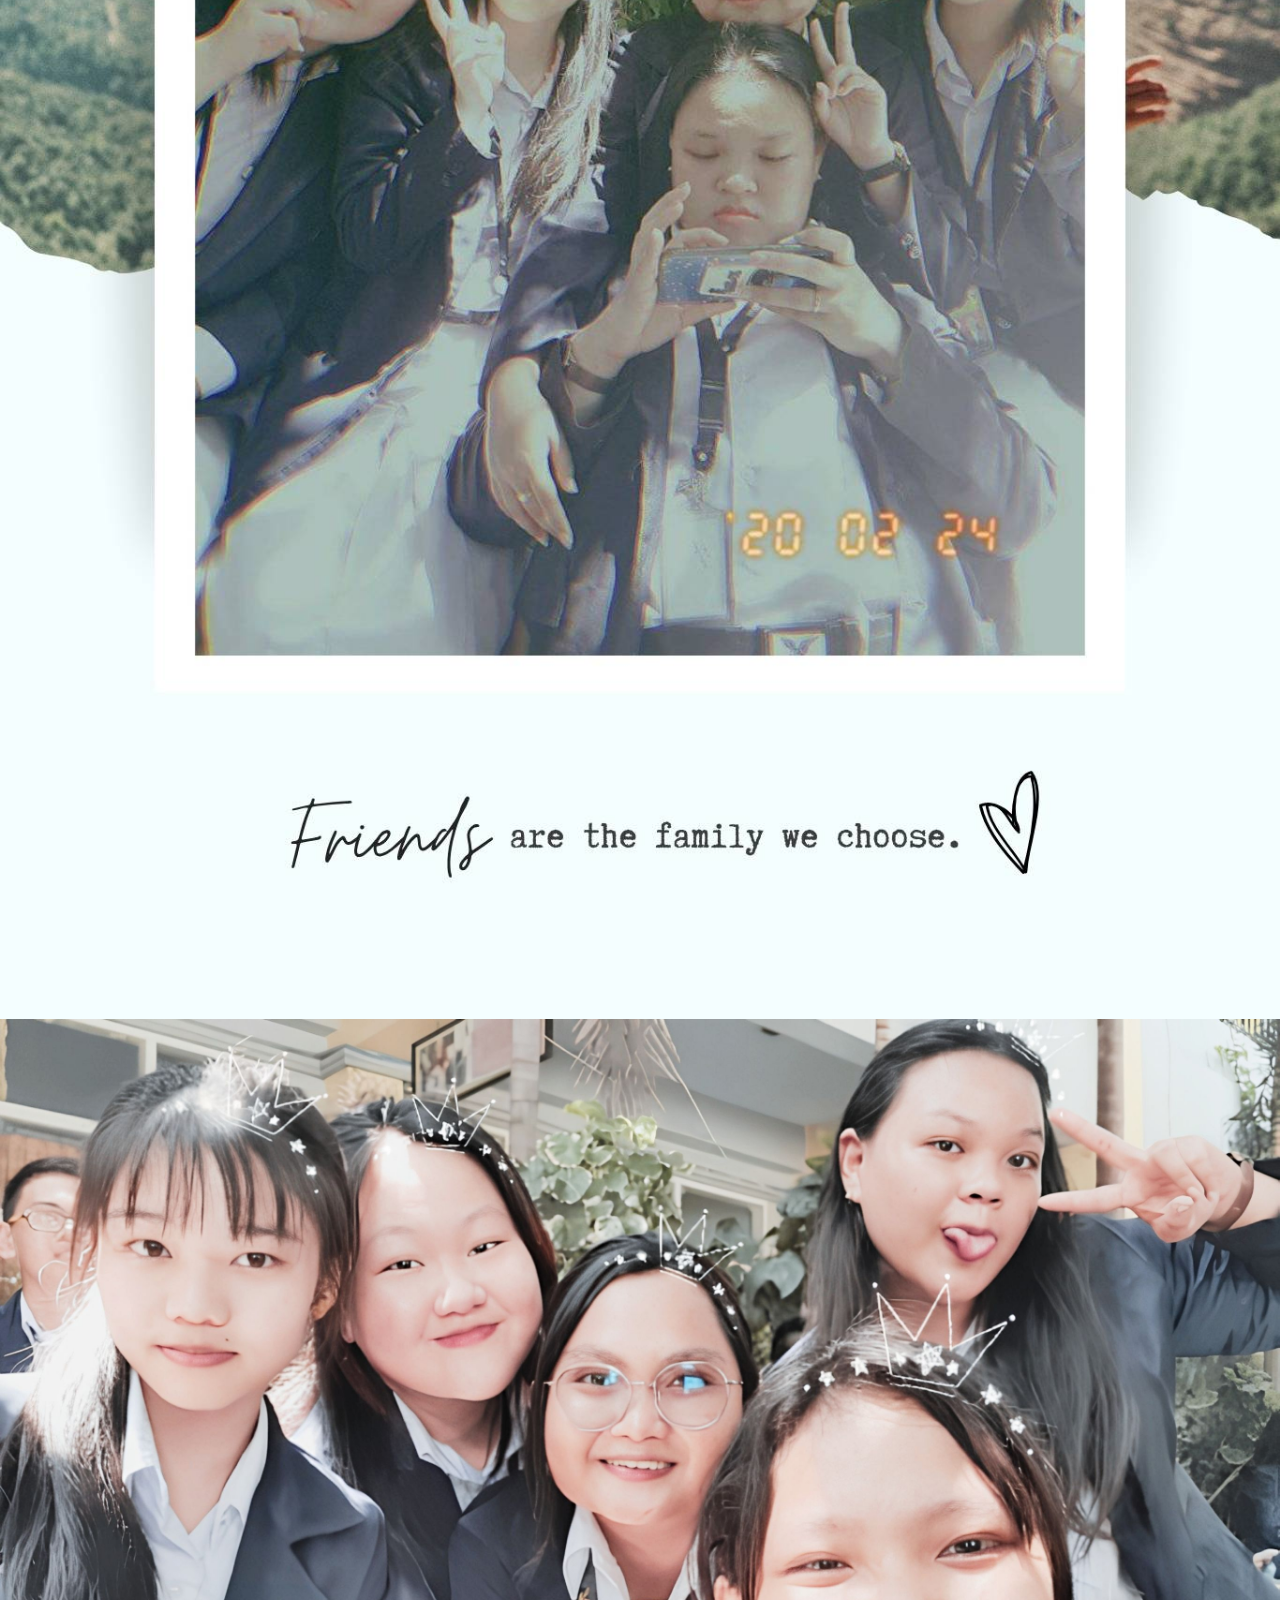
==== commit 12a01a1b: "Add files via upload" ====
--- a/page2.html
+++ b/page2.html
@@ -194,25 +194,32 @@
 
 <div class="text-box" id="typingText">
 
-Wanita itu sedang bertambah usianya.</p>
-Bukan usia muda, tapi usia matang seperti kata orang.</p>
-Usia hanyalah angka yang tidak dapat mengukur kedewasaan seseorang.</p>
-Tapi, gadis ini? Ia dewasa lebih awal dari usianya yang matang.<br><br>
-
-Ia tinggal dalam ruang yang serba tidak leluasa.</p>
-Entah bergerak, bersuara, atau hanya untuk didengar,</p> tidak ada yang menampungnya.</p>
-Melakukan semua serba sendirian tanpa ada yang tahu betapa lelah dirinya.</p>
-Dipaksa, disakiti, dan tak dianggap sudah menjadi makanan sehari-harinya.<br><br>
-
-Hari ini, 24 Juli 2026. Usianya naik setahun menjadi lebih dewasa.</p>
-Meskipun terluka terus menerus, ia tetap berjuang seperti seorang WonderWoman.</p>
-Tuhan pasti baik, maka dari itu aku menulis puisi ini dengan penuh harapan,</p>
-Biarkan dia bahagia di hari ini, di bulan ini, bahkan hingga tahun ini selesai, 2026.<br><br>
-
-Kami, Mantel Kelelawar mengucapkan Terima kasih kepadanya karena bertahan.</p>
-Kami juga berterima kasih pada Tuhan karena telah mempertemukan kami dengan dia.</p>
-Berbahagialah selalu di hari ini hingga tahun yang akan datang menyambutmu lagi.</p>
-Jangan khawatir, kami disini selalu bersamamu hingga rambut kita memutih bersama.</p>
+<p>Wanita itu sedang bertambah usianya.</p>
+<p>Bukan usia muda, tapi usia matang seperti kata orang.</p>
+<p>Usia hanyalah angka yang tidak dapat mengukur kedewasaan seseorang.</p>
+<p>Tapi, gadis ini? Ia dewasa lebih awal dari usianya yang matang.</p>
+
+<br>
+
+<p>Ia tinggal dalam ruang yang serba tidak leluasa.</p>
+<p>Entah bergerak, bersuara, atau hanya untuk didengar,</p>
+<p> tidak ada yang menampungnya.</p>
+<p>Melakukan semua serba sendirian tanpa ada yang tahu betapa lelah dirinya.</p>
+<p>Dipaksa, disakiti, dan tak dianggap sudah menjadi makanan sehari-harinya.</p>
+
+<br>
+
+<p>Hari ini, 24 Juli 2026. Usianya naik setahun menjadi lebih dewasa.</p>
+<p>Meskipun terluka terus menerus, ia tetap berjuang seperti seorang WonderWoman.</p>
+<p>Tuhan pasti baik, maka dari itu aku menulis puisi ini dengan penuh harapan,</p>
+<p>Biarkan dia bahagia di hari ini, di bulan ini, bahkan hingga tahun ini selesai, 2026.</p>
+
+<br>
+
+<p>Kami, Mantel Kelelawar mengucapkan Terima kasih kepadanya karena bertahan.</p>
+<p>Kami juga berterima kasih pada Tuhan karena telah mempertemukan kami dengan dia.</p>
+<p>Berbahagialah selalu di hari ini hingga tahun yang akan datang menyambutmu lagi.</p>
+<p>Jangan khawatir, kami disini selalu bersamamu hingga rambut kita memutih bersama.</p>
 
 </div>
 
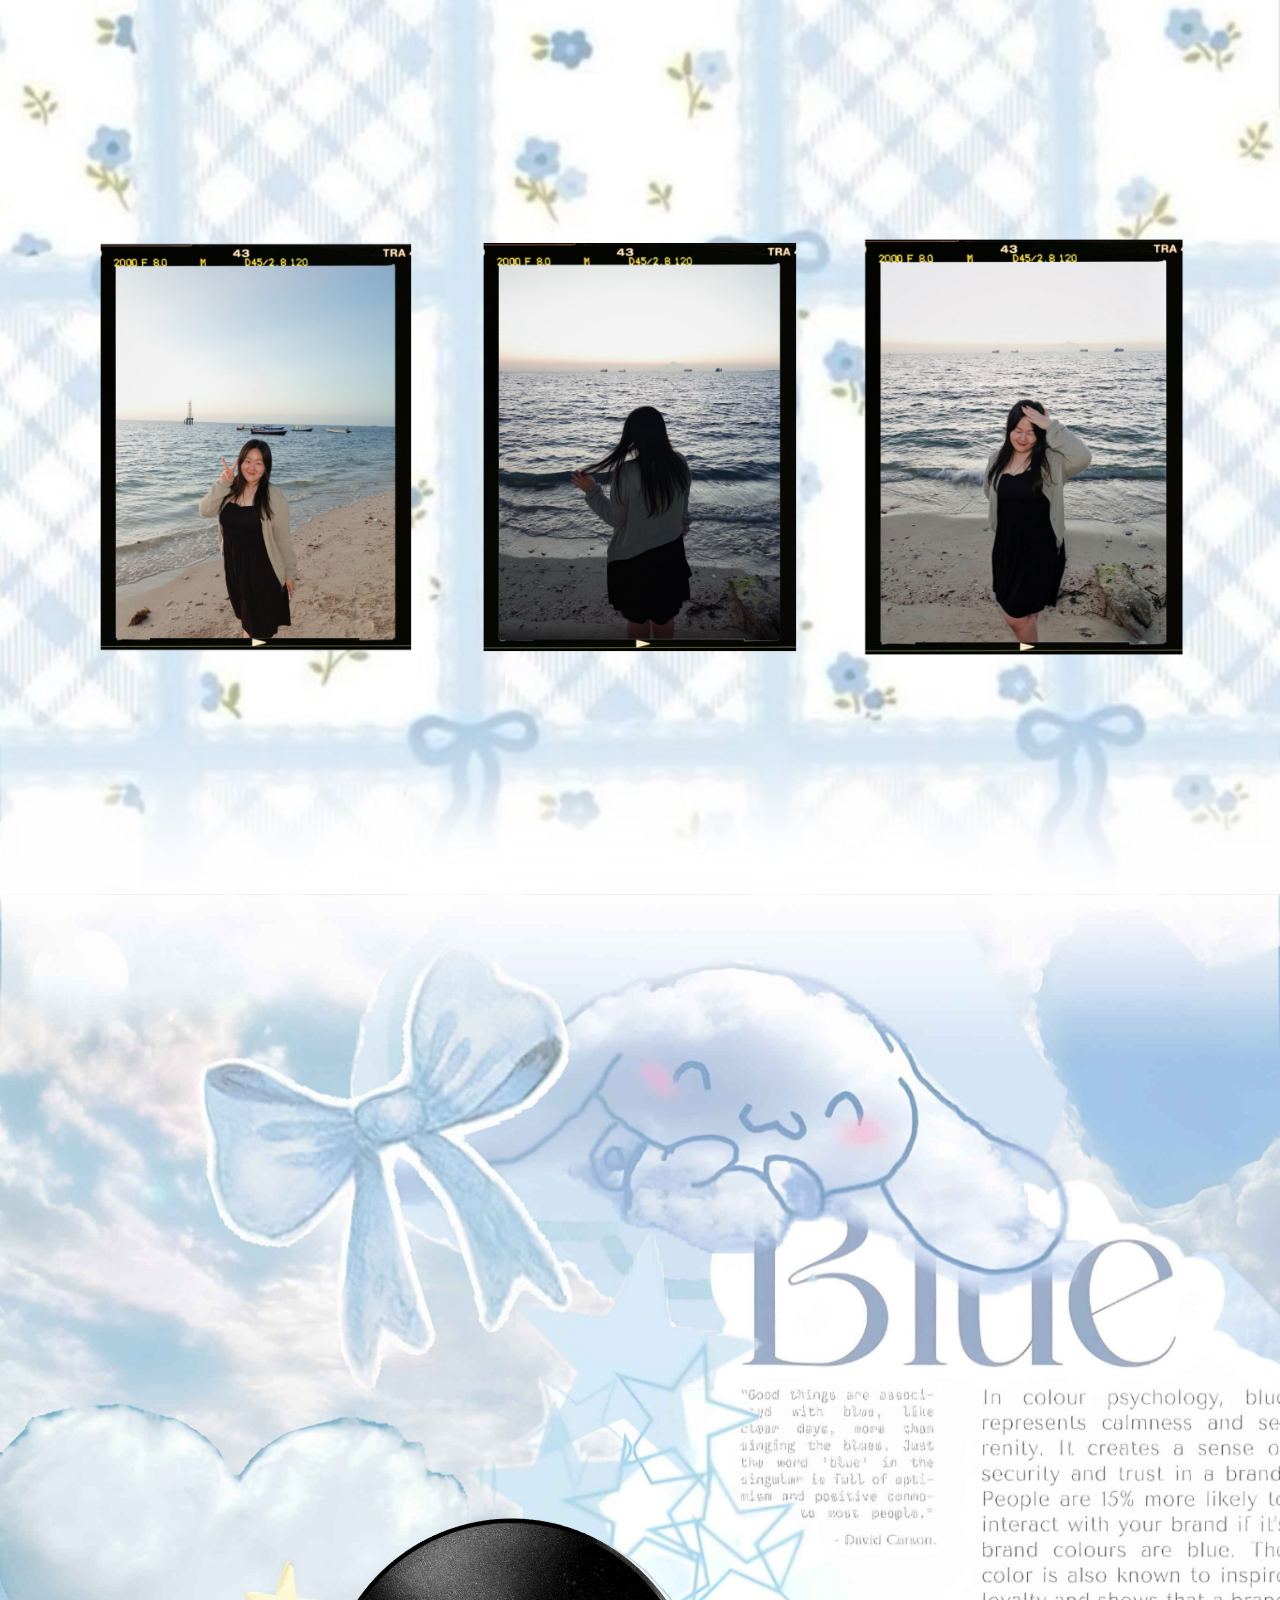
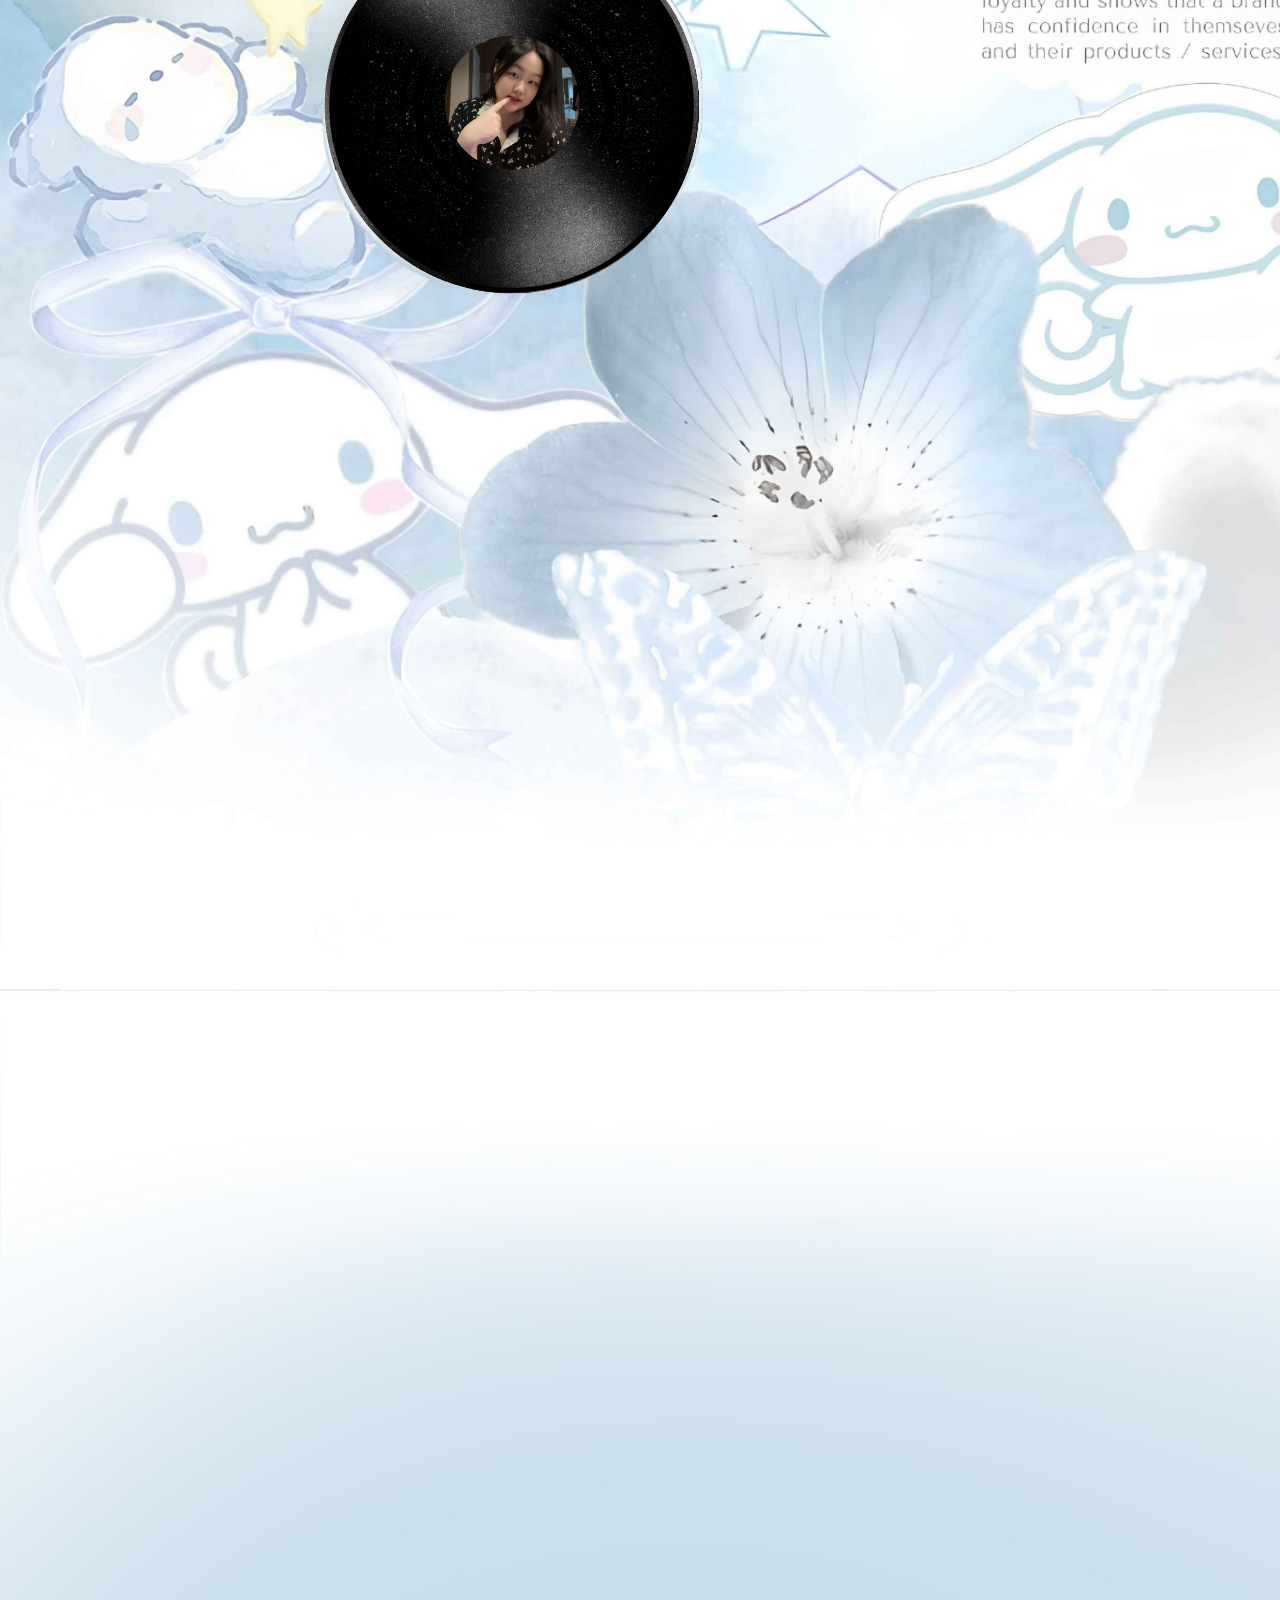
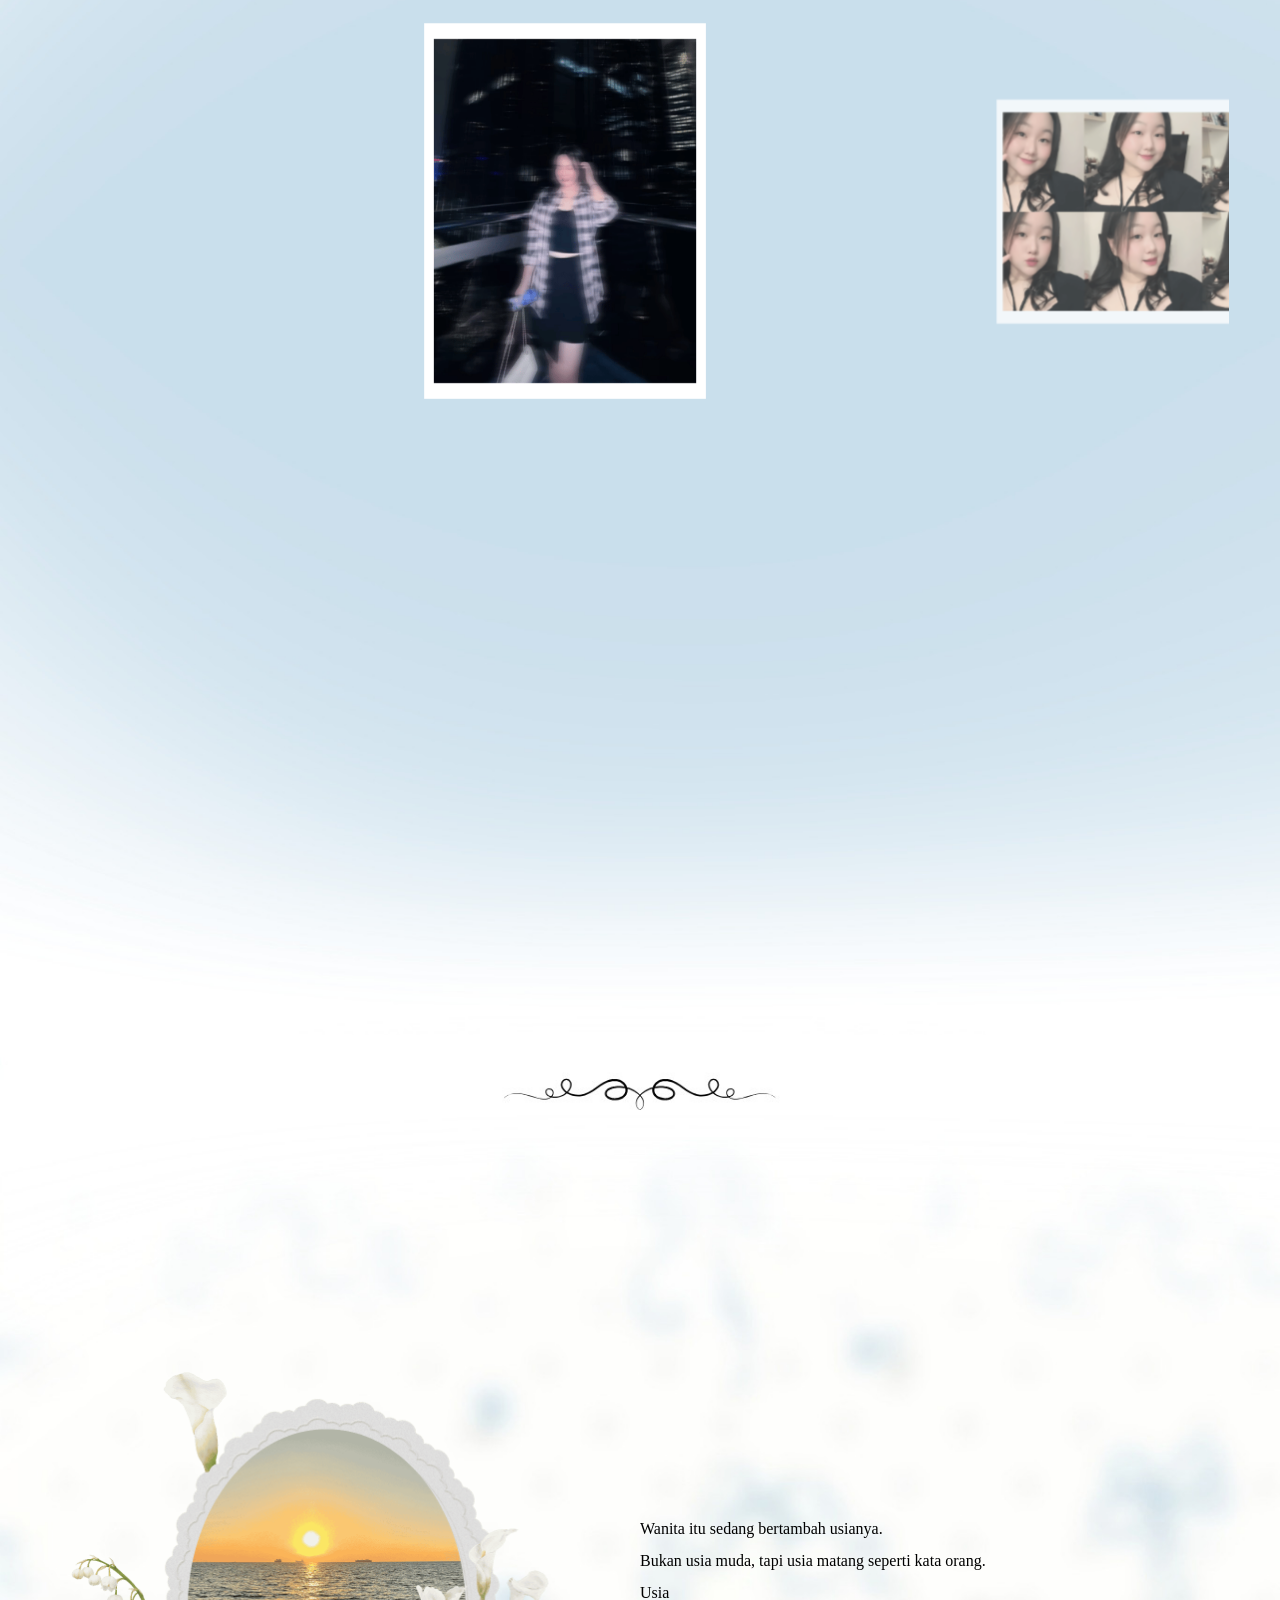
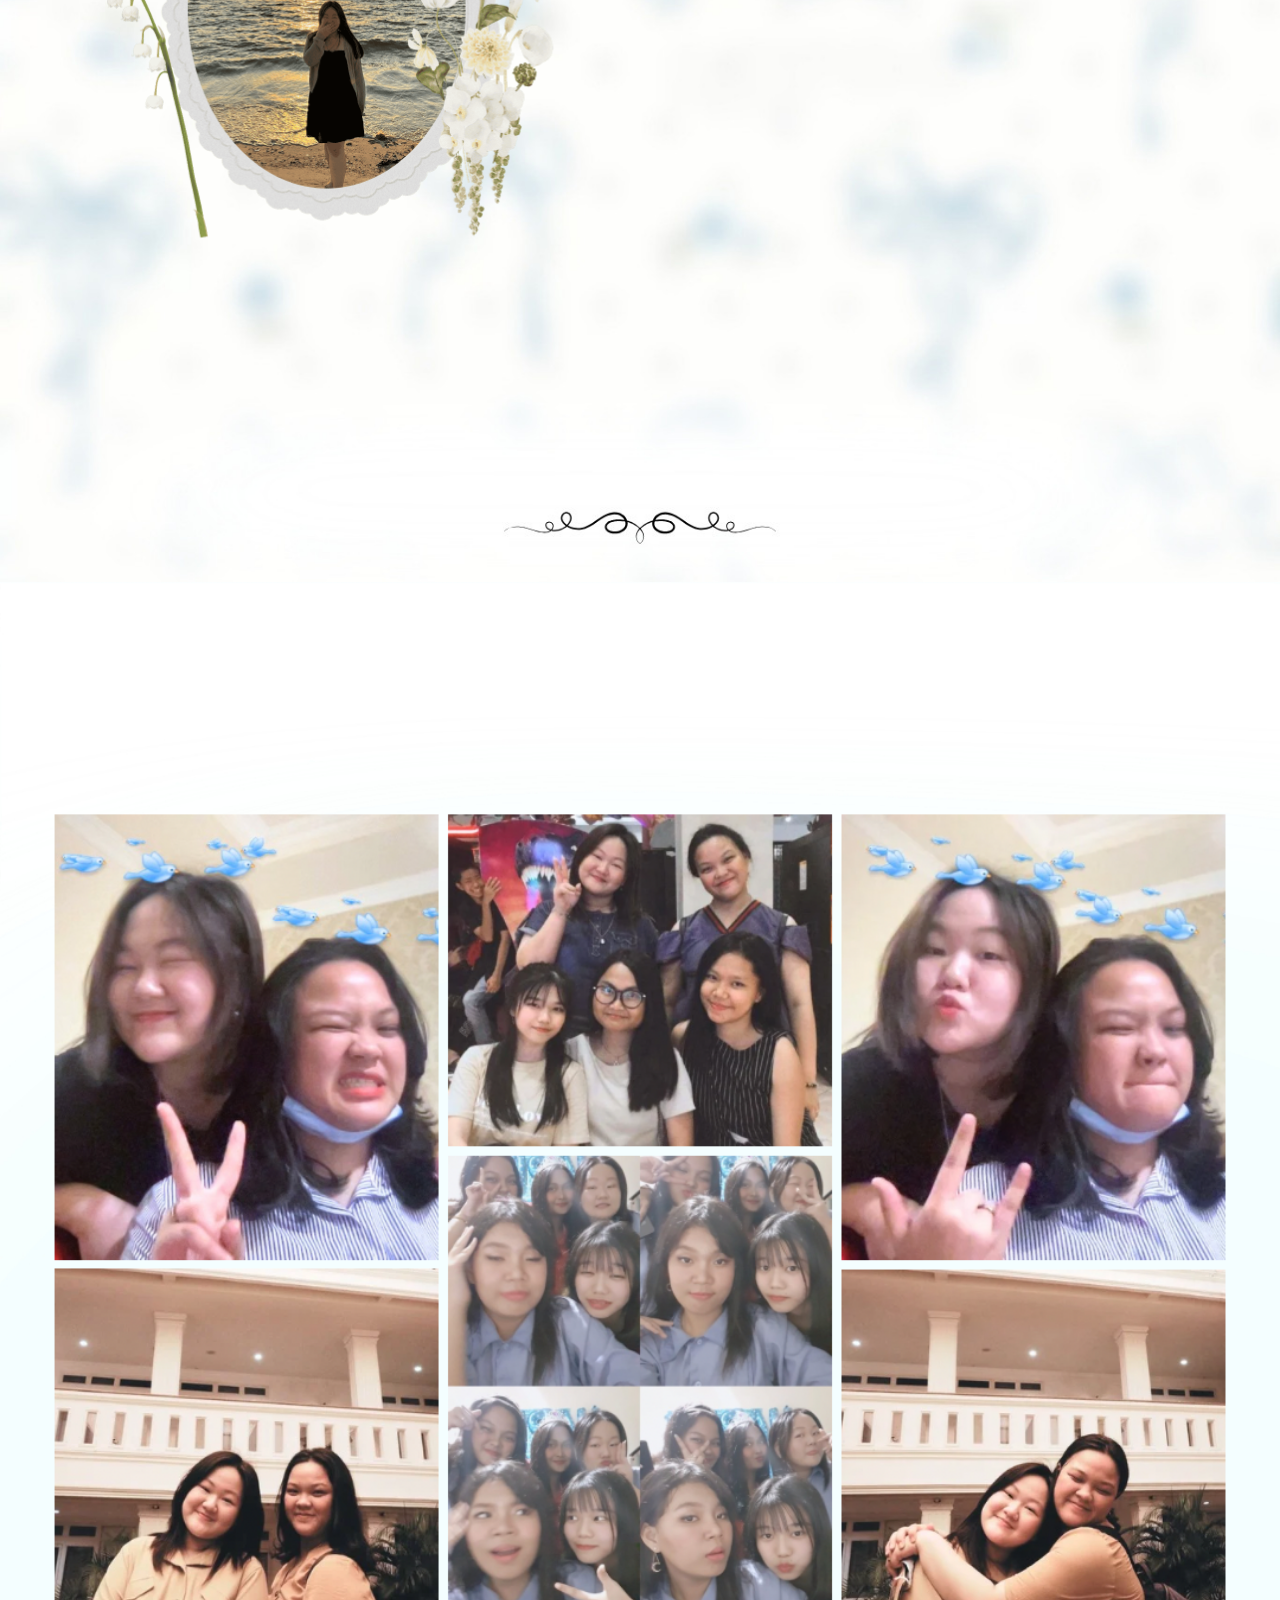
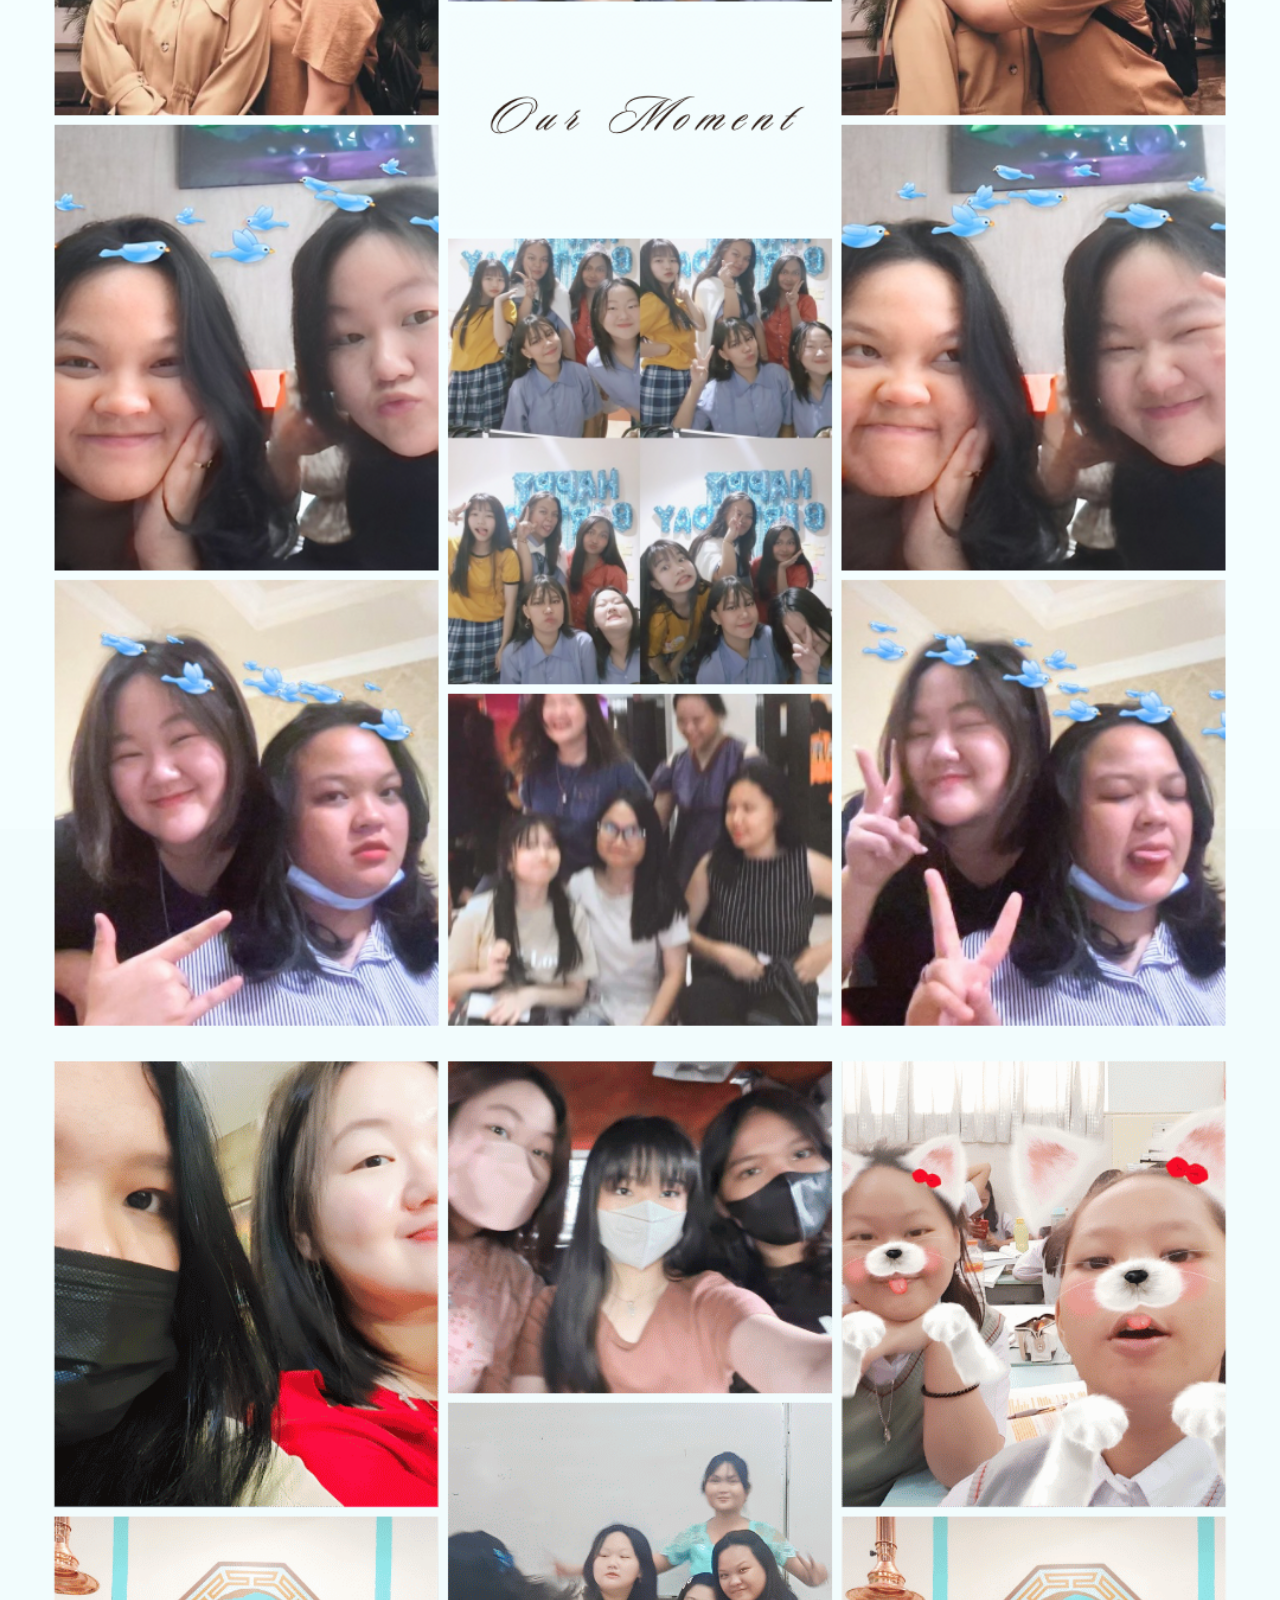
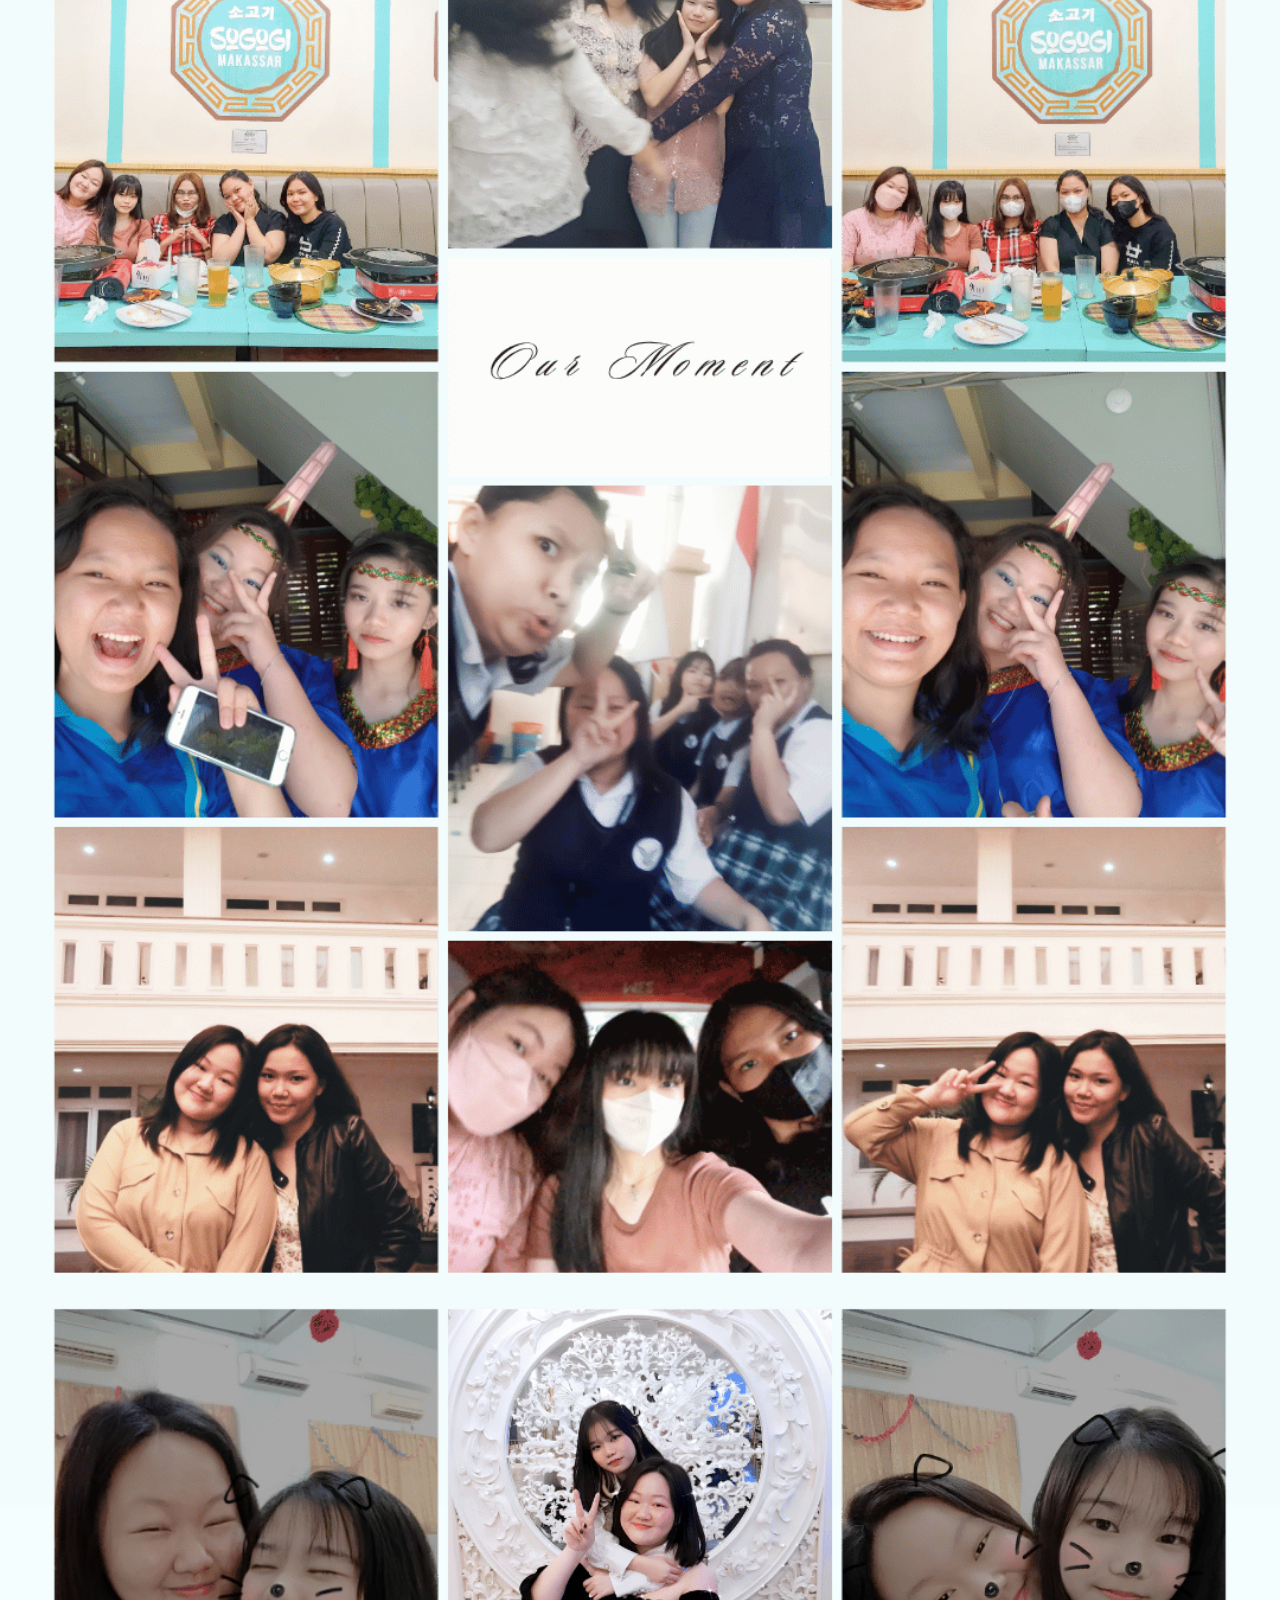
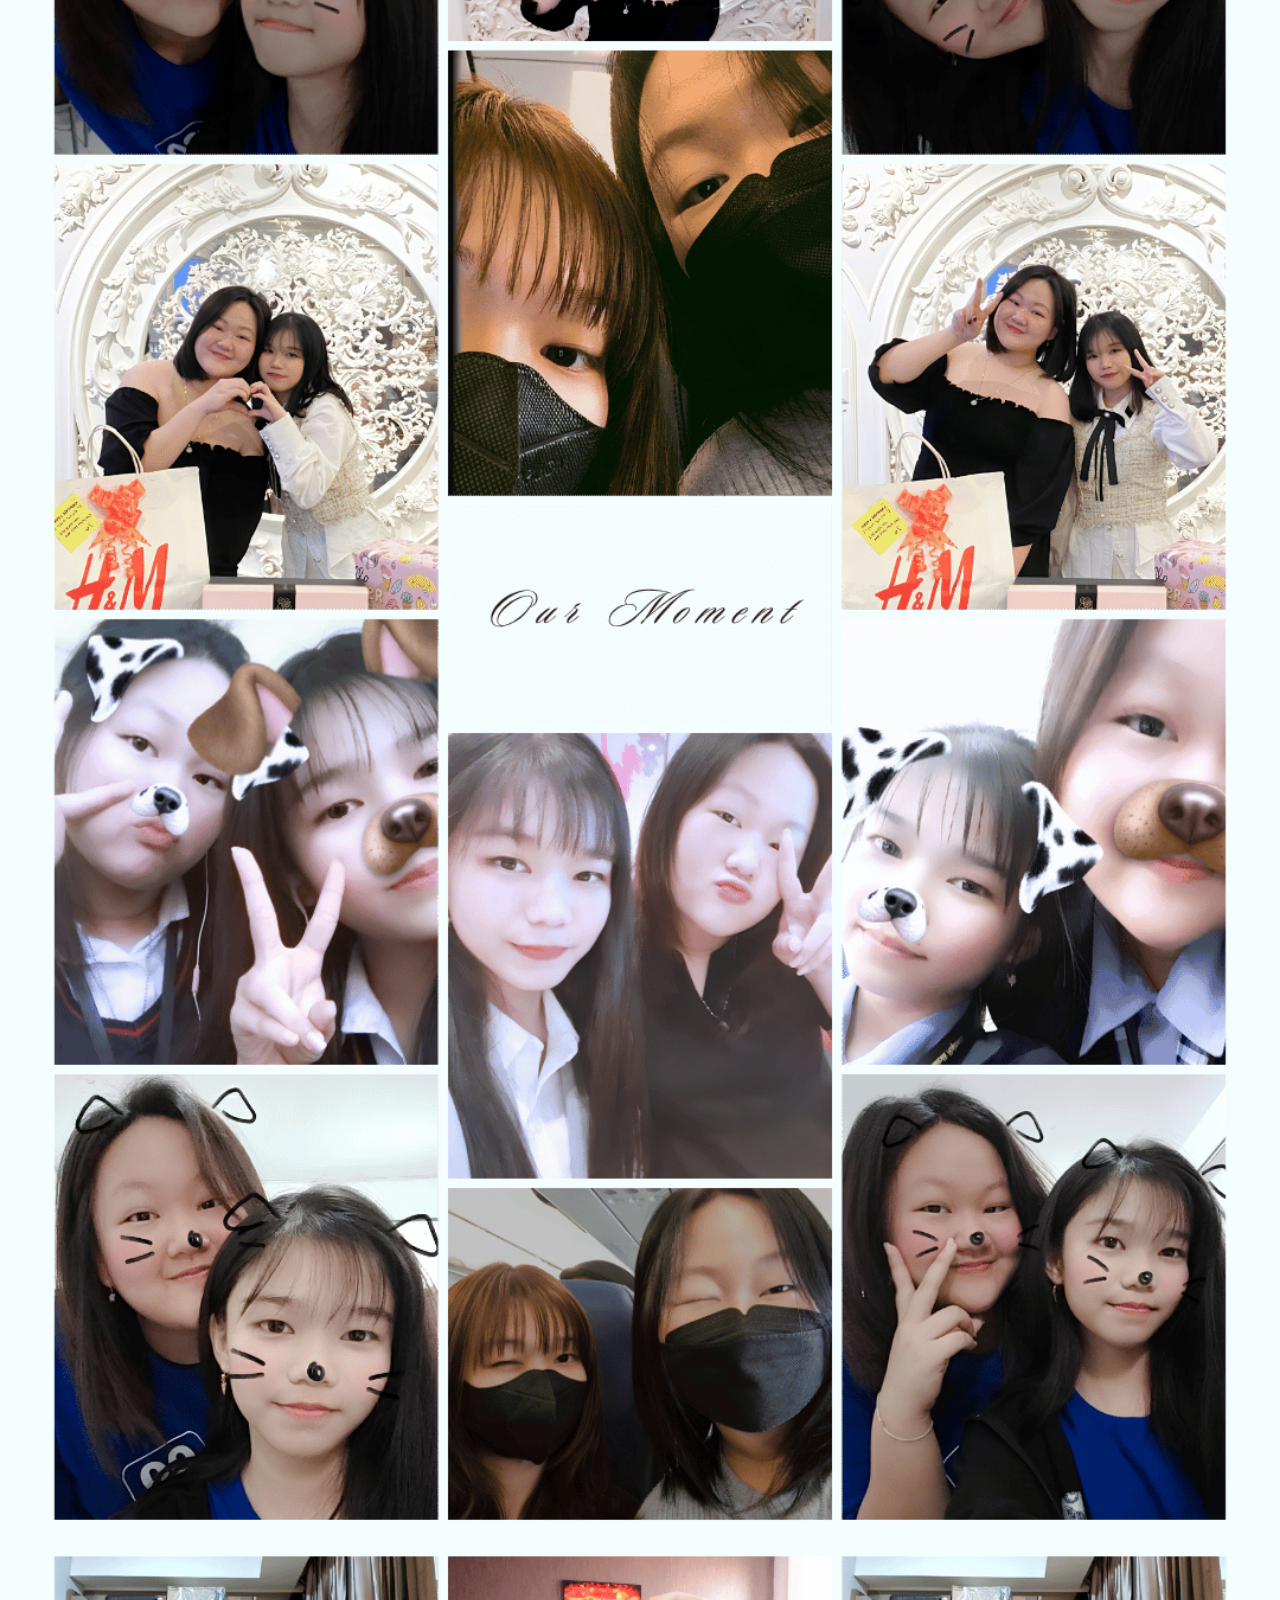
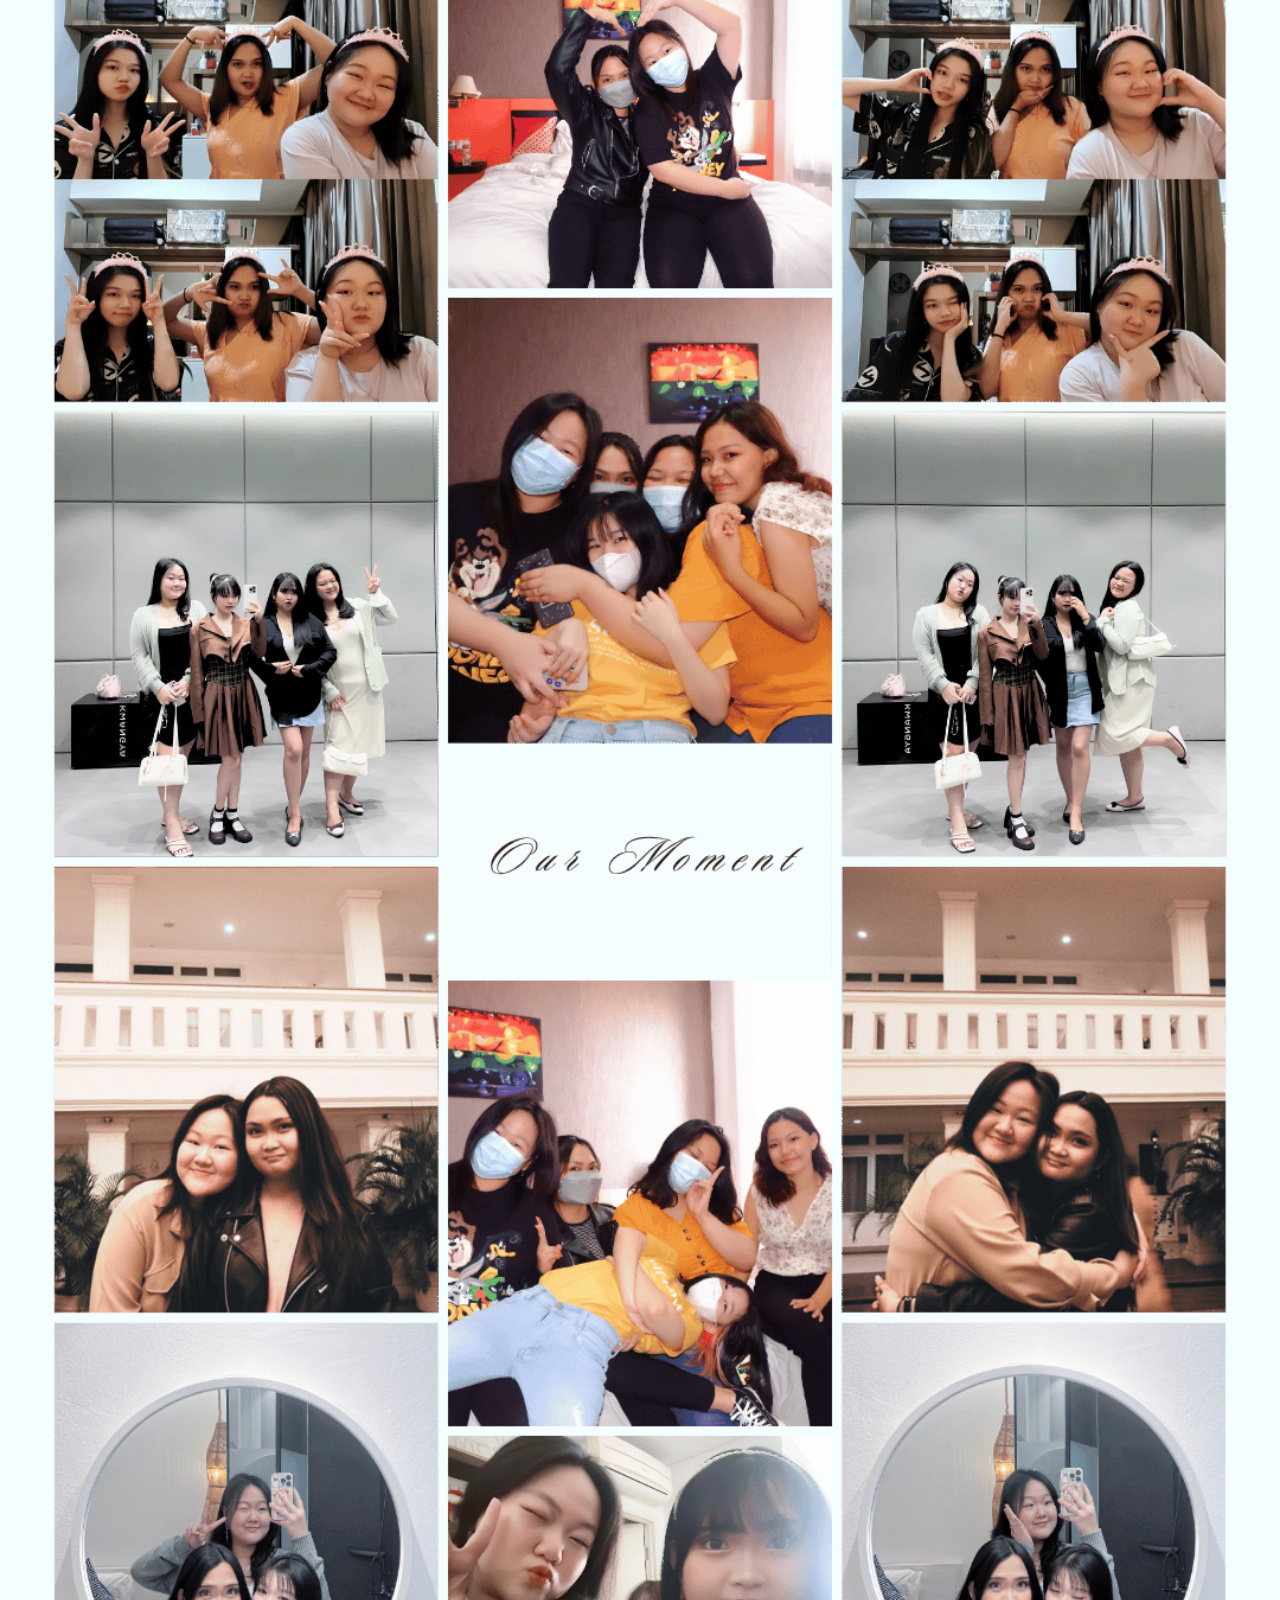
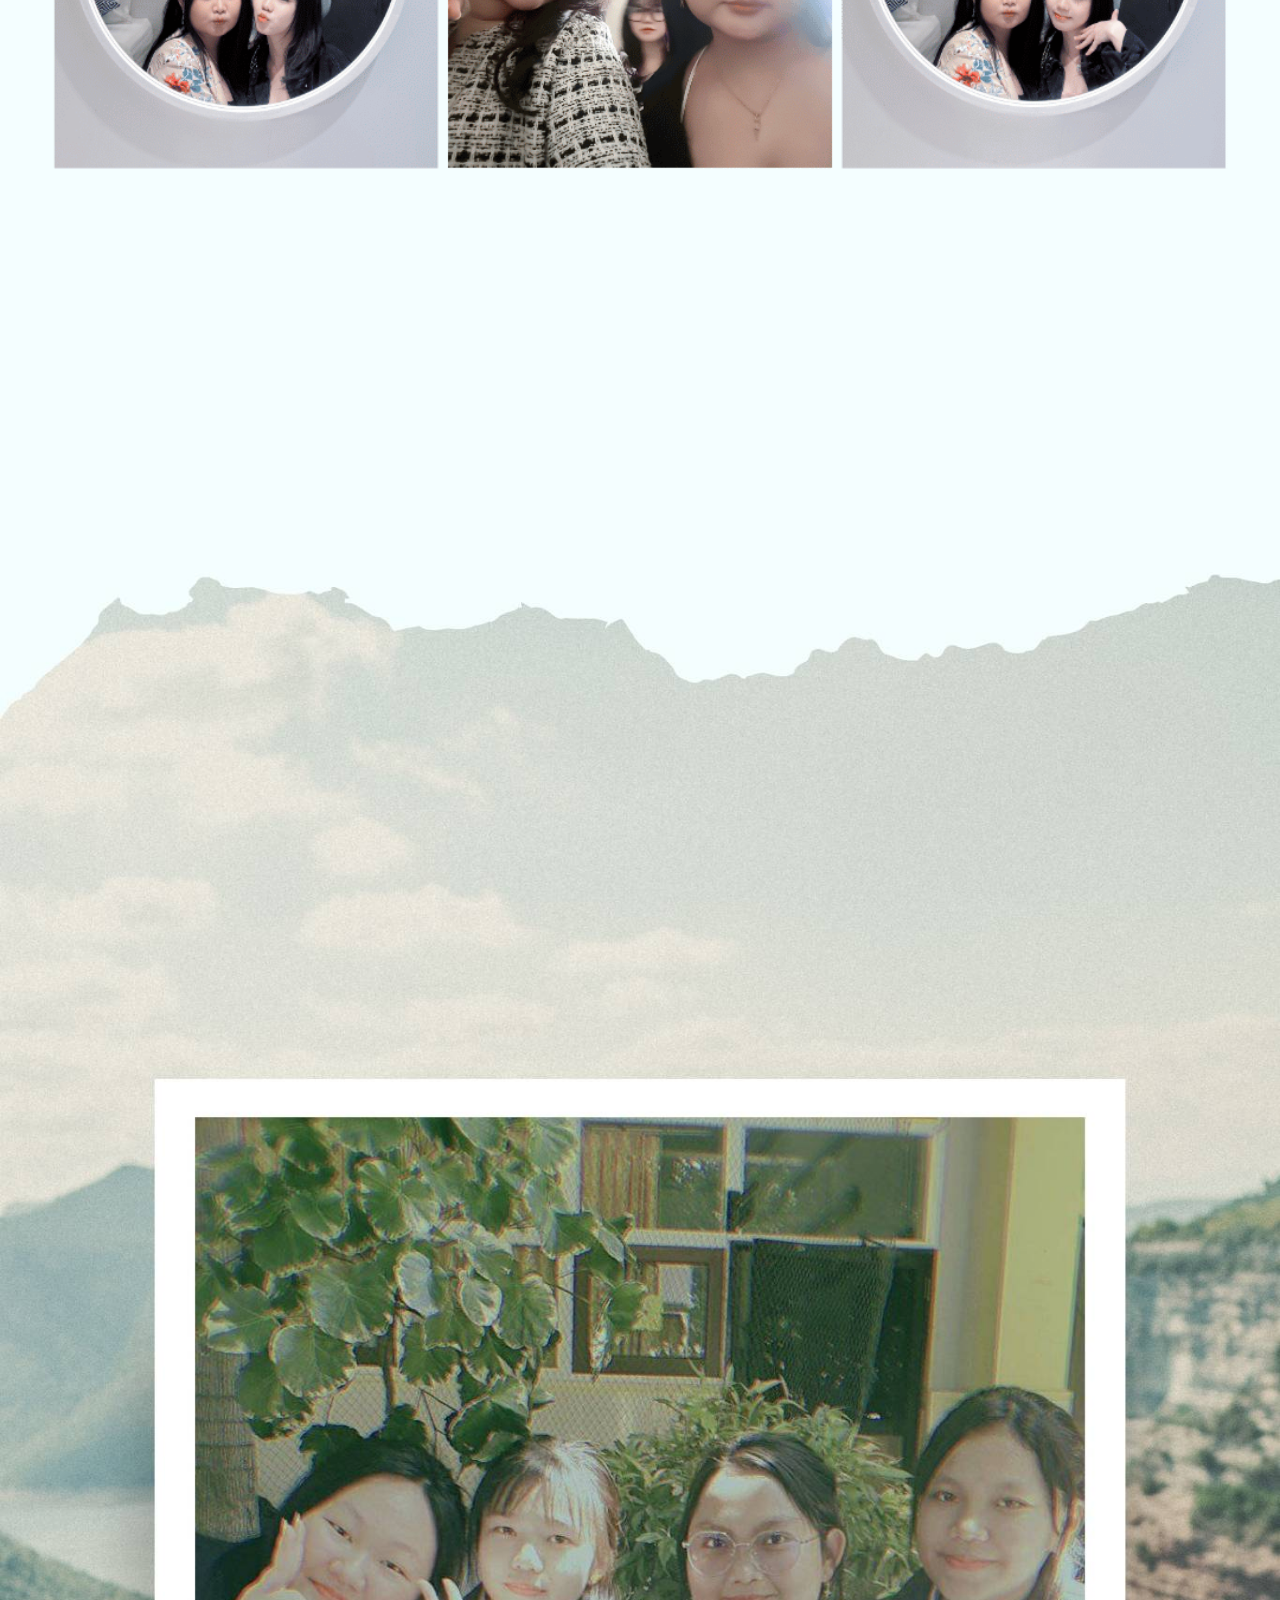
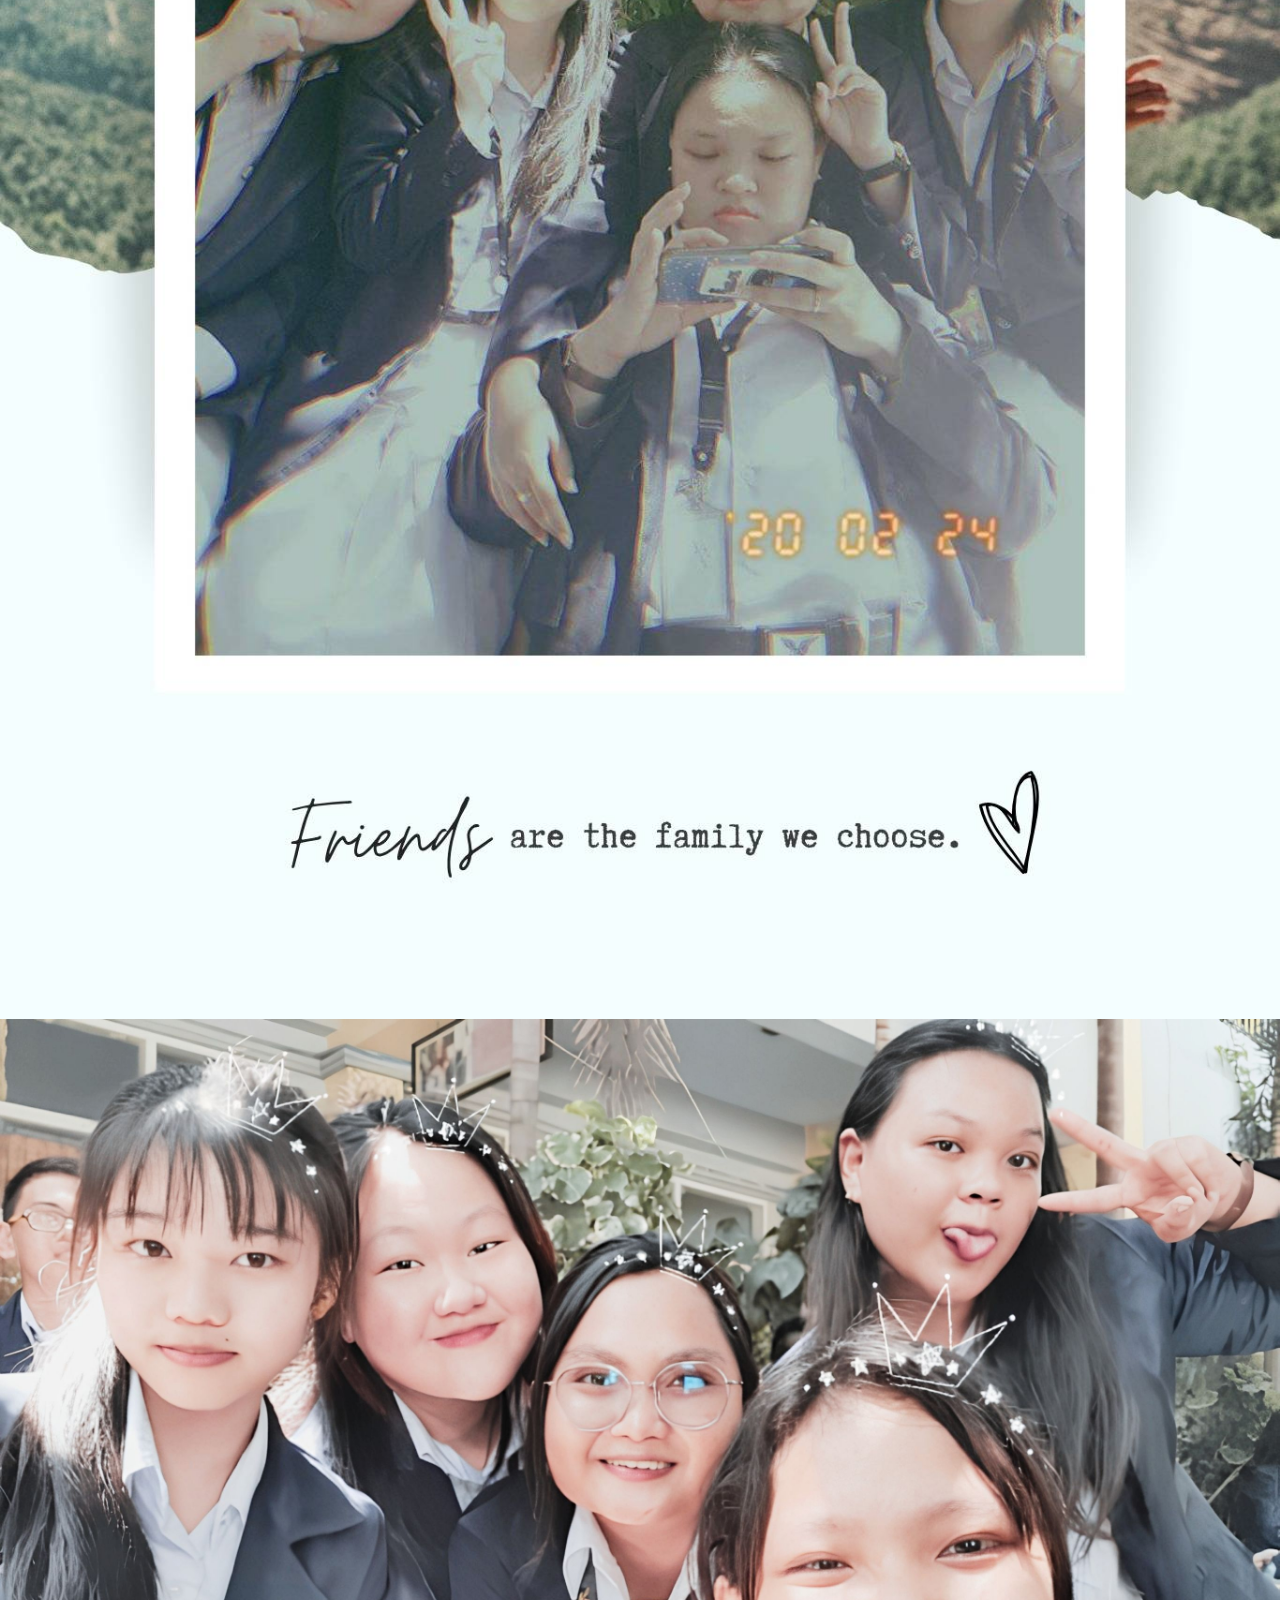
==== commit d5e2b02f: "Add files via upload" ====
--- a/page2.html
+++ b/page2.html
@@ -344,6 +344,10 @@
 
 <script src="https://cdn.jsdelivr.net/npm/swiper@11/swiper-bundle.min.js"></script>
 
+<audio id="bgMusic" loop>
+    <source src="Musik.MP3" type="audio/mpeg">
+</audio>
+
 <script src="page2.js"></script>
 
 </body>
--- a/page2.css
+++ b/page2.css
@@ -1,58 +1,46 @@
 body{
-
-opacity:0;
-
-animation:fadeIn 1s forwards;
+    opacity:0;
+    animation:fadeIn 1s forwards;
 
 }
 
 @keyframes fadeIn{
-
-to{
-
-opacity:1;
-
-}
+    
+    to{
+        opacity:1;
+    }
 
 }
 
 
 *{
-
-margin:0;
-padding:0;
-box-sizing:border-box;
+    margin:0;
+    padding:0;
+    box-sizing:border-box;
 
 }
 
 html{
-
-scroll-behavior:smooth;
+    scroll-behavior:smooth;
 
 }
 
 body{
-
-overflow-x:hidden;
-background:white;
+    overflow-x:hidden;
+    background:white;
 
 }
 
 .section{
-
-position:relative;
-
-width:100%;
+    position:relative;
+    width:100%;
 
 }
 
 .bg{
-
-display:block;
-
-width:100%;
-
-height:auto;
+    display:block;
+    width:100%;
+    height:auto;
 
 }
 
@@ -63,14 +51,11 @@
 
 .bg3,
 .bg4{
-
-position:absolute;
-
-left:0;
-top:0;
-
-width:100%;
-height:100%;
+    position:absolute;
+    left:0;
+    top:0;
+    width:100%;
+    height:100%;
 
 }
 
@@ -80,46 +65,53 @@
 /* ========================= */
 
 .bg3{
-
-display:flex;
-
-justify-content:center;
-
-align-items:center;
+    display:flex;
+    justify-content:center;
+    align-items:center;
 
 }
 
 .film{
-
-width:35%;
-
-opacity:0;
-
-transform:translateY(60px) scale(.95);
-
-transition:
-opacity .15s ease,
-transform .20s ease;
+    width:35%;
+    opacity:0;
+    transform:translateY(60px) scale(.95);
+    transition:
+    opacity .15s ease,
+    transform .20s ease;
 
 }
 
 .film.show{
-
-opacity:1;
-
-transform:translateY(0);
+    opacity:1;
+    transform:translateY(0);
+
+}
+
+.film1.show{
+
+    transition-delay:1s;
+
+}
+
+.film2.show{
+
+    transition-delay:2s;
+
+}
+
+.film3.show{
+
+    transition-delay:3s;
 
 }
 
 .film1{
-
-margin-right:-5%;
+    margin-right:-5%;
 
 }
 
 .film2{
-
-margin-right:-5%;
+    margin-right:-5%;
 
 }
 
@@ -142,24 +134,6 @@
 
 }
 
-.film1.show{
-
-    transition-delay:.15s;
-
-}
-
-.film2.show{
-
-    transition-delay:.45s;
-
-}
-
-.film3.show{
-
-    transition-delay:.75s;
-
-}
-
 }
 
 /* ========================= */
@@ -167,49 +141,37 @@
 /* ========================= */
 
 .bg4{
-
-position:absolute;
-
-left:0;
-top:0;
-
-width:100%;
-height:100%;
+    position:absolute;
+    left:0;
+    top:0;
+    width:100%;
+    height:100%;
 
 }
 
 .vinyl-box{
-
-position:absolute;
-
-width:43%;
-
-/* Posisi */
-left:40%;
-top:48%;
-
-transform:translate(-50%,-50%);
+    position:absolute;
+    width:43%;
+
+    /* Posisi */
+    left:40%;
+    top:48%;
+    transform:translate(-50%,-50%);
 
 }
 
 .vinyl{
-
-width:100%;
-
-animation:spin 12s linear infinite;
+    width:100%;
+    animation:spin 12s linear infinite;
 
 }
 
 .vinyl-photo{
-
-position:absolute;
-
-left:50%;
-top:49%;
-
-transform:translate(-50%,-50%);
-
-width:90%;
+    position:absolute;
+    left:50%;
+    top:49%;
+    transform:translate(-50%,-50%);
+    width:90%;
 
 }
 
@@ -250,20 +212,14 @@
 /* ========================= */
 
 .bg5{
-
-position:absolute;
-
-left:0;
-top:0;
-
-width:100%;
-height:100%;
-
-display:flex;
-
-justify-content:center;
-
-align-items:center;
+    position:absolute;
+    left:0;
+    top:0;
+    width:100%;
+    height:100%;
+    display:flex;
+    justify-content:center;
+    align-items:center;
 
 }
 
@@ -353,64 +309,71 @@
 /* ========================= */
 
 .bg6{
-
-position:absolute;
-
-left:0;
-
-top:0;
-
-width:100%;
-
-height:100%;
+    position:absolute;
+    left:0;
+    top:0;
+    width:100%;
+    height:100%;
 
 }
 
 .flower-box{
-
-position:absolute;
-
-left:24%;
-
-top:54%;
-
-transform:translate(-50%,-50%);
-
-width:42%;
+    position:absolute;
+    left:25%;
+    top:50%;
+    transform:translate(-50%,-50%);
+    width:42%;
 
 }
 
 .flower-photo{
-
-width:100%;
-
-display:block;
+    width:100%;
+    display:block;
 
 }
 
 .text-box{
-
-opacity:0;
-
-position:absolute;
-
-left:50%;
-
-top:50%;
-
-transform:translateY(-50%);
-
-width:50%;
-
-}
-
-.text-box{
-
-font-size:10px;
-
-line-height:1.9;
-
-}
+    opacity:0;
+    position:absolute;
+    left:50%;
+    top:50%;
+    transform:translateY(-50%);
+    width:min(35vw,620px);
+
+}
+
+/* ========================= */
+/* HP */
+/* ========================= */
+@media screen and (max-width:768px){
+
+    .text-box{
+        width:50%;
+        left:50%;
+        top:50%;
+
+        font-size:5px;
+        line-height:1.9;
+    }
+
+}
+
+/* ========================= */
+/* Desktop */
+/* ========================= */
+@media screen and (min-width:769px){
+
+    .text-box{
+        width:50%;
+        left:50%;
+        top:50%;
+
+        font-size:16px;
+        line-height:2.0;
+    }
+
+}
+
 
 
 /* ========================= */
@@ -418,8 +381,7 @@
 /* ========================= */
 
 .bg7-section{
-
-position:relative;
+    position:relative;
 
 }
 
@@ -462,7 +424,7 @@
     position: absolute;
     top: 0;
     left: 0;
-    margin-top:-90px;
+    margin-top:-200px;
 
     width: 100%;
     height: auto;
@@ -480,7 +442,7 @@
     position: absolute;
     top: 0;
     left: 0;
-    margin-top:-180px;
+    margin-top:-400px;
 
     width: 100%;
     height: auto;
@@ -494,220 +456,230 @@
 }
 
 
+@media(max-width:768px){
+
+.Kolase3{
+
+margin-top:-60px;
+
+}
+
+.Kolase4{
+
+margin-top:-130px;
+
+}
+
+}
+
+
 .bg7-photo.show{
+    opacity:1;
+    transform:translate(-50%,-50%) scale(1);
+
+}
+
+/* ========================= */
+/* Background 8 */
+/* ========================= */
+
+.bg8{
+    position:absolute;
+    left:0;
+    top:0;
+    width:100%;
+    height:100%
+
+}
+
+/* ========================= */
+/* Background9 */
+/* ========================= */
+
+.bg9-section{
+
+position:relative;
+
+}
+
+.top{
+
+position:absolute;
+
+top:0;
+
+left:50%;
+
+transform:translateX(-50%);
+
+width:100%;
+
+z-index:2;
+
+}
+
+.bottom{
+
+position:absolute;
+
+bottom:0;
+
+left:50%;
+
+transform:translateX(-50%);
+
+width:100%;
+
+z-index:2;
+
+}
+
+.element{
+
+position:absolute;
+
+left:50%;
+
+top:50%;
+
+transform:translate(-50%,-50%);
+
+width:100%;
+
+z-index:3;
+
+}
+
+/* ========================= */
+/* Ending Page2 */
+/* ========================= */
+
+.ending-page2{
+
+position:relative;
+
+width:100%;
+
+height:100vh;
+
+display:flex;
+
+justify-content:center;
+
+align-items:center;
+
+background:#000;
+
+overflow:hidden;
+
+}
+
+.ending-content{
+
+text-align:center;
+
+color:white;
+
+padding:30px;
+
+}
+
+.ending-line{
+
+opacity:0;
+
+transform:translateY(30px);
+
+transition:1s;
+
+}
+
+.ending-line.show{
 
 opacity:1;
 
-transform:translate(-50%,-50%) scale(1);
-
-}
-
-/* ========================= */
-/* Background 8 */
-/* ========================= */
-
-.bg8{
-
-position:absolute;
-
-left:0;
-
-top:0;
-
-width:100%;
-
-height:100%
-
-}
-
-/* ========================= */
-/* Background9 */
-/* ========================= */
-
-.bg9-section{
-
-position:relative;
-
-}
-
-.top{
-
-position:absolute;
-
-top:0;
-
-left:50%;
-
-transform:translateX(-50%);
-
-width:100%;
-
-z-index:2;
-
-}
-
-.bottom{
-
-position:absolute;
-
-bottom:0;
-
-left:50%;
-
-transform:translateX(-50%);
-
-width:100%;
-
-z-index:2;
-
-}
-
-.element{
-
-position:absolute;
-
-left:50%;
-
-top:50%;
-
-transform:translate(-50%,-50%);
-
-width:100%;
-
-z-index:3;
-
-}
-
-/* ========================= */
-/* Ending Page2 */
-/* ========================= */
-
-.ending-page2{
-
-position:relative;
-
-width:100%;
-
-height:100vh;
-
-display:flex;
-
-justify-content:center;
-
-align-items:center;
-
-background:#000;
-
-overflow:hidden;
-
-}
-
-.ending-content{
-
-text-align:center;
-
-color:white;
-
-padding:30px;
-
-}
-
-.ending-line{
+transform:translateY(0);
+
+}
+
+.line1{
+
+font-size:38px;
+
+margin-bottom:25px;
+
+}
+
+.line2{
+
+font-size:28px;
+
+margin-bottom:15px;
+
+}
+
+.line3{
+
+font-size:22px;
+
+line-height:1.7;
+
+margin-bottom:80px;
+
+}
+
+.swipe-guide{
 
 opacity:0;
 
-transform:translateY(30px);
-
 transition:1s;
 
 }
 
-.ending-line.show{
+.swipe-guide.show{
 
 opacity:1;
 
+}
+
+.arrow{
+
+font-size:40px;
+
+animation:arrowFloat 1.5s infinite;
+
+}
+
+.swipe-guide p{
+
+margin-top:8px;
+
+font-size:18px;
+
+letter-spacing:3px;
+
+}
+
+@keyframes arrowFloat{
+
+0%{
+
 transform:translateY(0);
 
 }
 
-.line1{
-
-font-size:38px;
-
-margin-bottom:25px;
-
-}
-
-.line2{
-
-font-size:28px;
-
-margin-bottom:15px;
-
-}
-
-.line3{
-
-font-size:22px;
-
-line-height:1.7;
-
-margin-bottom:80px;
-
-}
-
-.swipe-guide{
-
-opacity:0;
-
-transition:1s;
-
-}
-
-.swipe-guide.show{
-
-opacity:1;
-
-}
-
-.arrow{
-
-font-size:40px;
-
-animation:arrowFloat 1.5s infinite;
-
-}
-
-.swipe-guide p{
-
-margin-top:8px;
-
-font-size:18px;
-
-letter-spacing:3px;
-
-}
-
-@keyframes arrowFloat{
-
-0%{
+50%{
+
+transform:translateY(-12px);
+
+}
+
+100%{
 
 transform:translateY(0);
 
 }
 
-50%{
-
-transform:translateY(-12px);
-
-}
-
-100%{
-
-transform:translateY(0);
-
-}
-
 }
 
 body{
